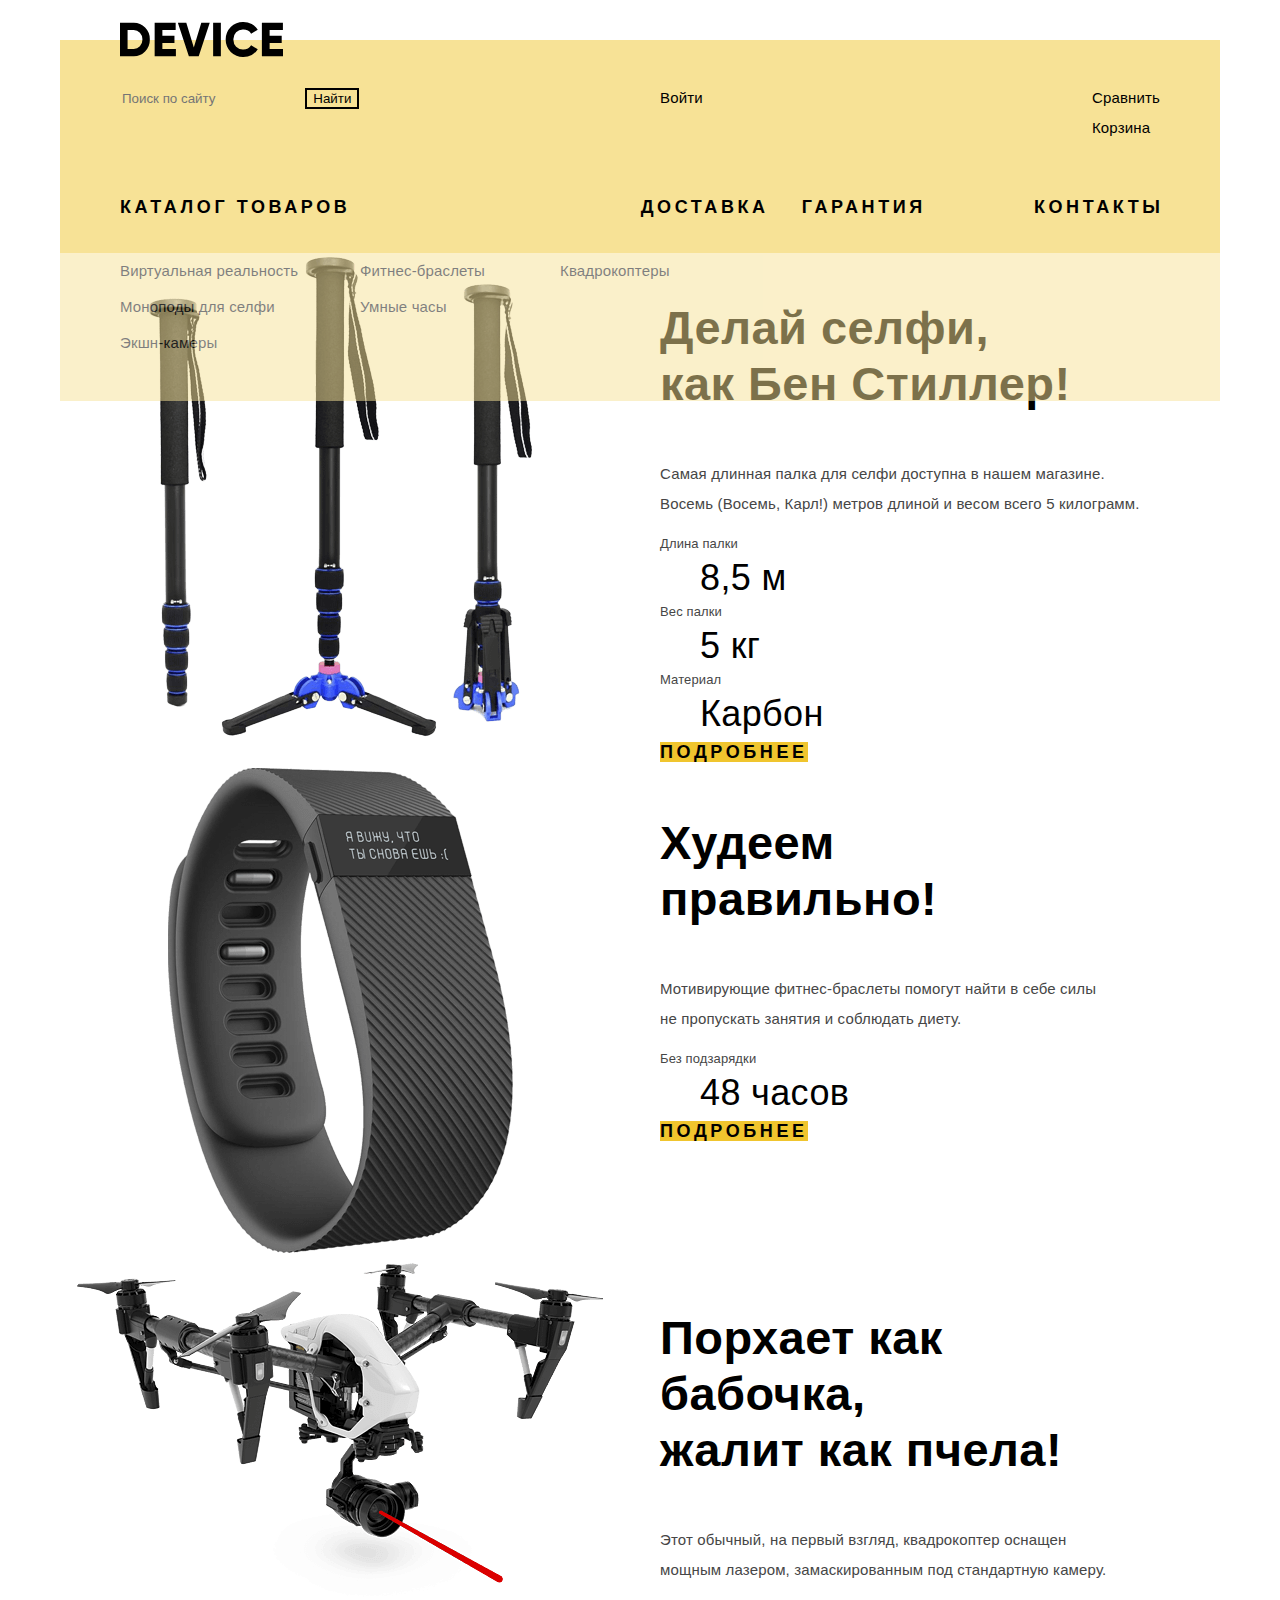
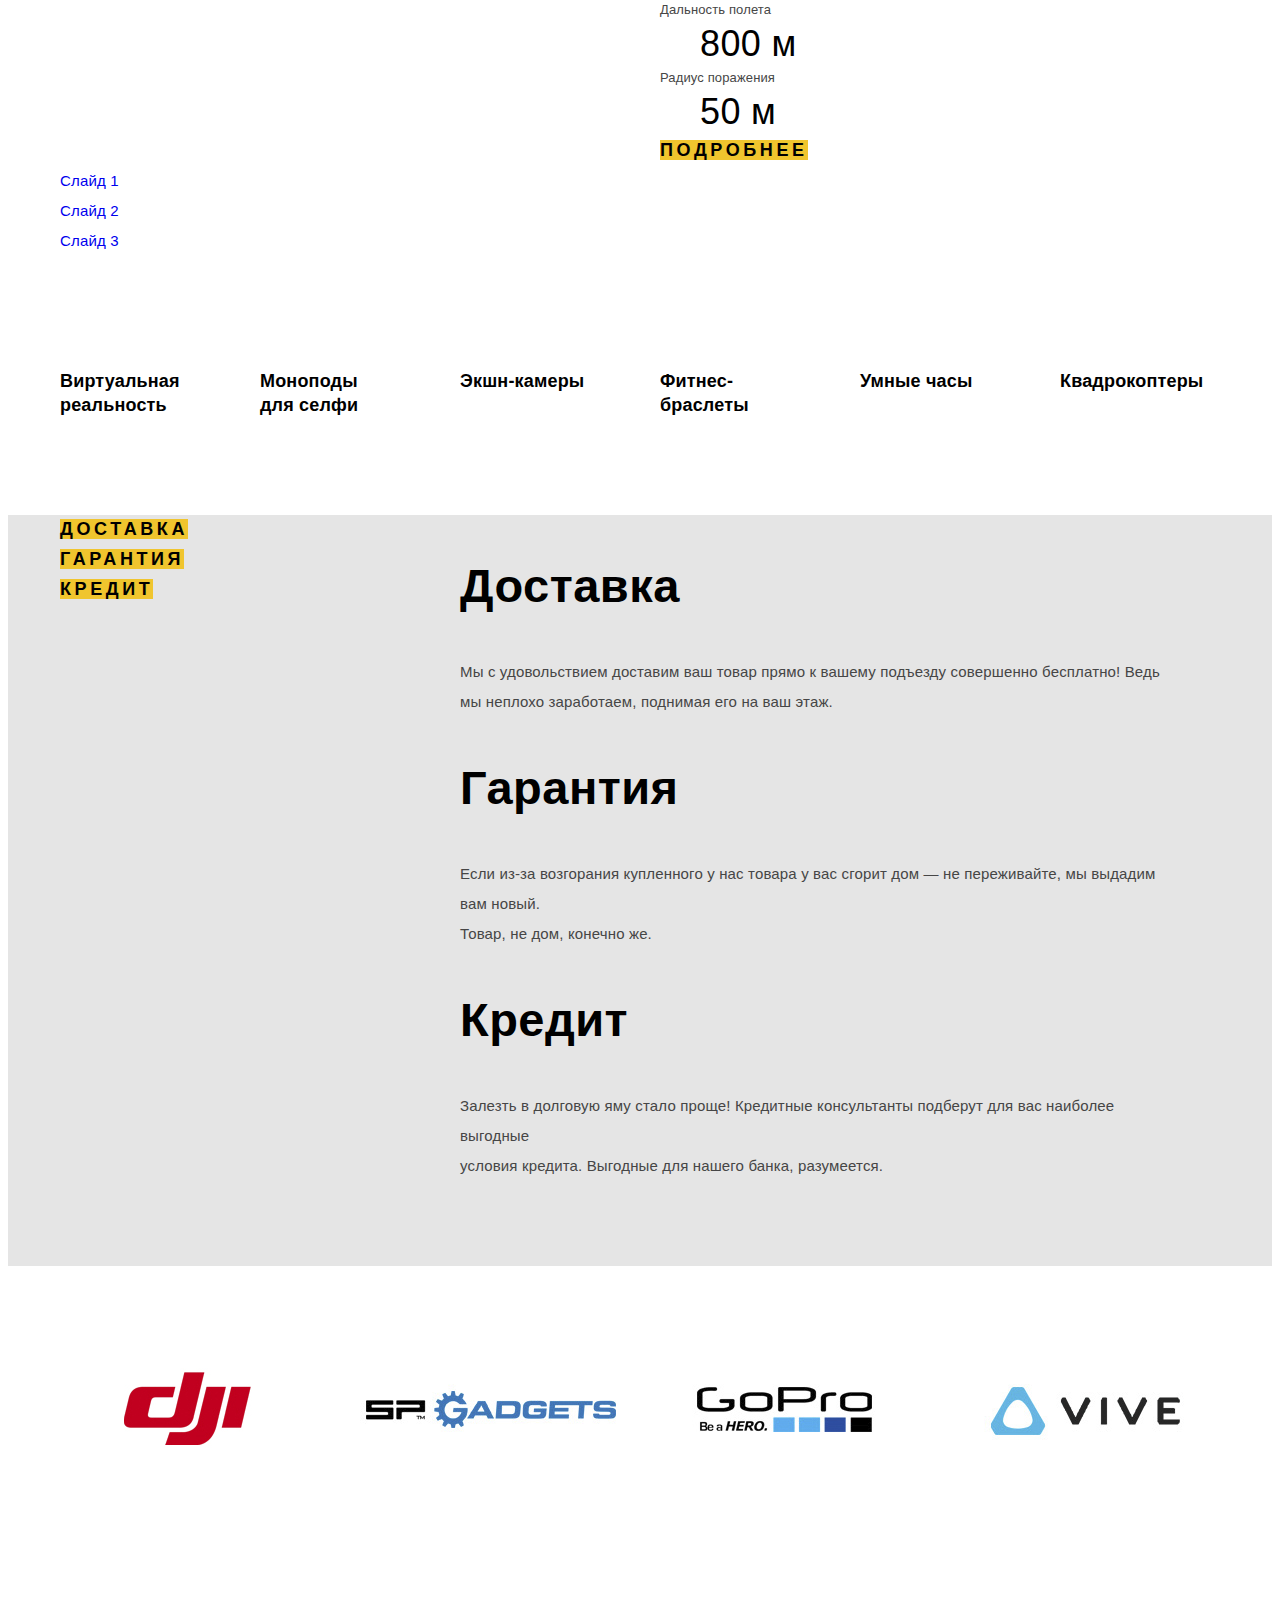
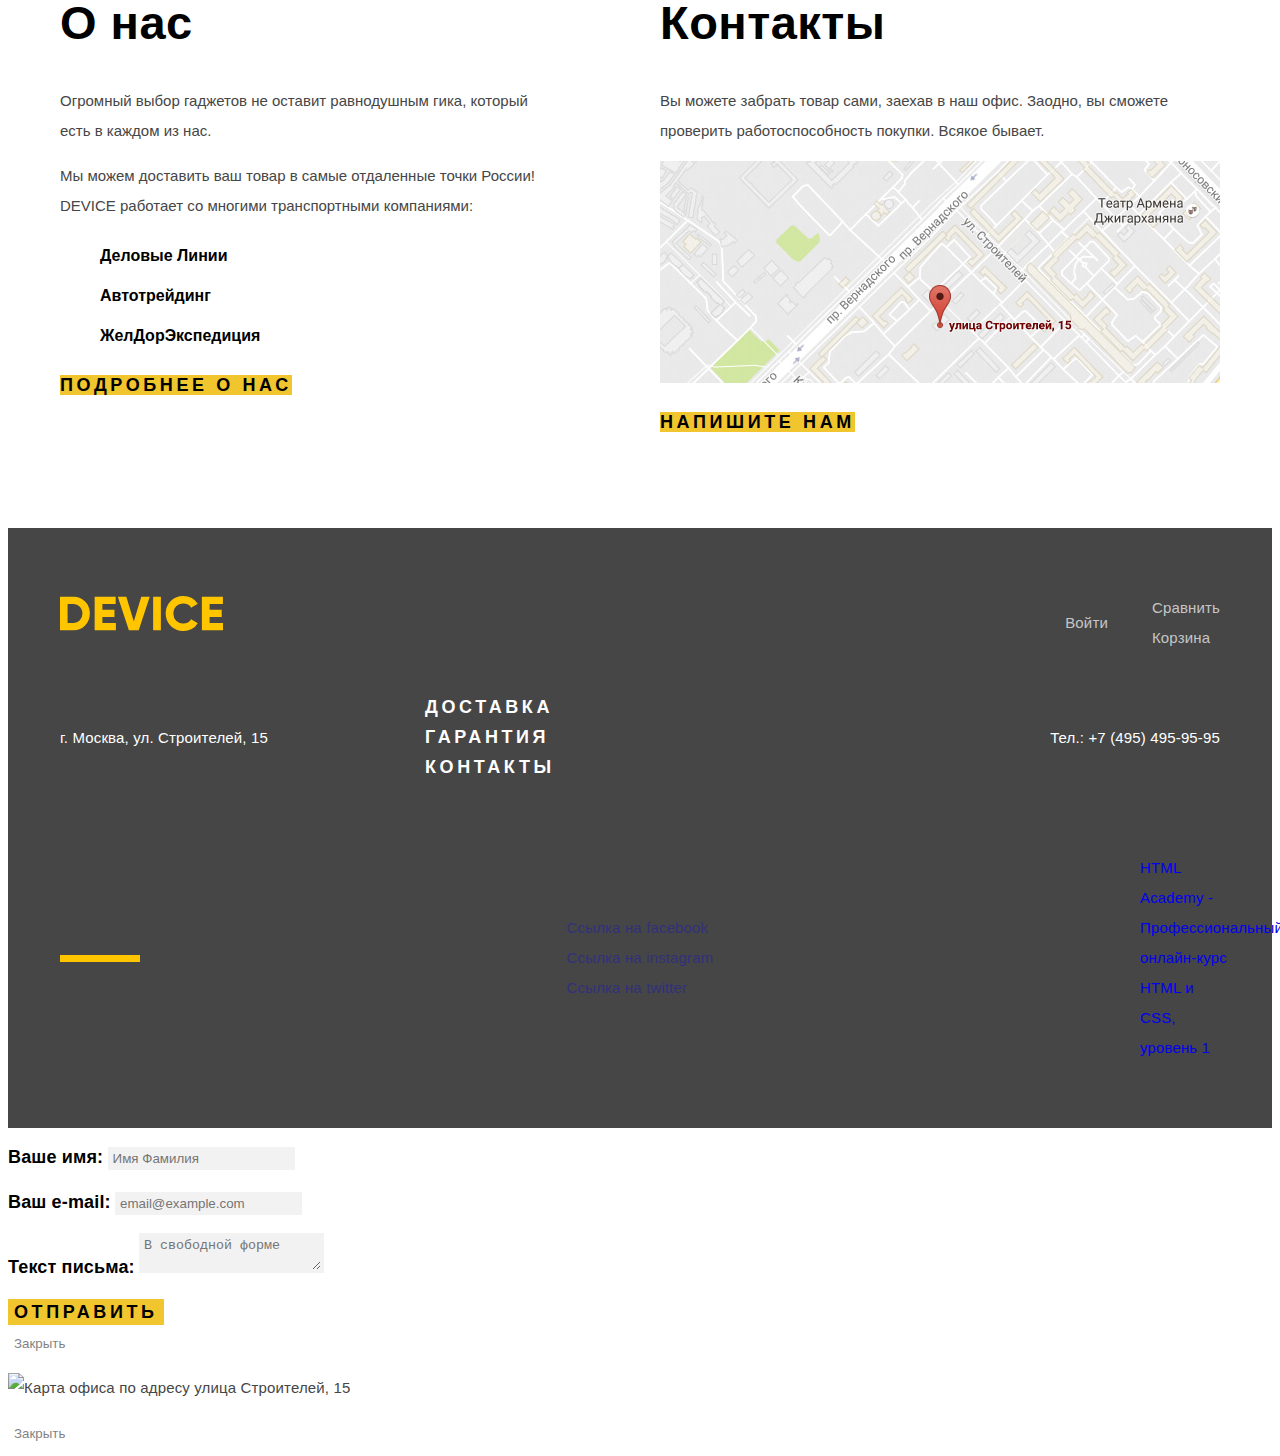
==== index.html @ 71f3aaee "Добавляет макросетку на Главную" ====
<!DOCTYPE html>
<html lang="ru">

<head>
  <meta charset="utf-8">
  <title>Девайс - интернет-магазин гаджетов</title>
  <link rel="stylesheet" href="css/normalize.css">
  <link rel="stylesheet" href="css/style.css">
</head>

<body>
  <header class="main-header container">
    <nav class="main-nav">
      <a class="main-header-logo">
        <img src="img/logo.svg" width="163" height="35" alt="Логотип интернет-магазина Device">
      </a>

      <div class="header-first-wrap">
        <form class="search-form" action="https://echo.htmlacademy.ru" method="get">
          <label class="visually-hidden" for="input-search">Поиск по сайту</label>
          <input class="input-search" type="search" name="search" id="input-search" placeholder="Поиск по сайту">
          <button class="btn-search" type="submit">Найти</button>
        </form>
  
        <ul class="user-nav">
          <li>
            <a href="login.html">Войти</a>
          </li>
        </ul>
  
        <ul class="shop-nav">
          <li>
            <a href="compare.html">Сравнить</a>
          </li>
          <li>
            <a href="cart.html">Корзина</a>
          </li>
        </ul>
      </div>

      <ul class="site-nav">
        <li class="site-nav-item catalog-nav-item">
          <a href="catalog.html">Каталог товаров</a>
          <div class="catalog-nav-wrap">
            <ul class="catalog-nav-list">
              <li><a href="vr.html">Виртуальная реальность</a></li>
              <li><a href="catalog.html">Моноподы для селфи</a></li>
              <li><a href="cameras.html">Экшн-камеры</a></li>
            </ul>
            <ul class="catalog-nav-list">
              <li><a href="bracelets.html">Фитнес-браслеты</a></li>
              <li><a href="watch.html">Умные часы</a></li>
            </ul>
            <ul class="catalog-nav-list">
              <li><a href="quadcopters.html">Квадрокоптеры</a></li>
            </ul>
          </div>
        </li>
        <li class="site-nav-item"><a href="delivery.html">Доставка</a></li>
        <li class="site-nav-item"><a href="guarantee.html">Гарантия</a></li>
        <li class="site-nav-item"><a href="contacts.html">Контакты</a></li>
      </ul>
    </nav>
  </header>

  <main>
    <h1 class="visually-hidden">Девайс - интернет-магазин гаджетов</h1>

    <section class="popular container">
      <h2 class="visually-hidden">Популярные товары</h2>
      <ol class="popular-list">
        <li class="popular-item">
          <h3 class="visually-hidden">Палка для селфи</h3>
          <p class="popular-image">
            <img src="img/slider-1.png" width="384" height="486" alt="Палка для селфи">
          </p>
          <div class="popular-info">
            <p class="popular-title">
              Делай селфи,<br> 
              как Бен Стиллер! 
            </p>
            <p class="popular-description">
              Самая длинная палка для селфи доступна в нашем магазине.<br>
              Восемь (Восемь, Карл!) метров длиной и весом всего 5 килограмм.
            </p>
            <dl class="popular-definition">
              <dt>Длина палки</dt>
              <dd>8,5 м</dd>
  
              <dt>Вес палки</dt>
              <dd>5 кг</dd>
  
              <dt>Материал</dt>
              <dd>Карбон</dd>
            </dl>
            <a class="btn" href="#">Подробнее</a>
          </div>
        </li>

        <li class="popular-item">
          <h3 class="visually-hidden">Фитнес-браслет</h3>
          <p class="popular-image">
            <img src="img/slider-2.png" width="345" height="485" alt="Фитнес-браслет">
          </p>
          <div class="popular-info">
            <p class="popular-title">
              Худеем<br> 
              правильно! 
            </p>
            <p class="popular-description">
              Мотивирующие фитнес-браслеты помогут найти в себе силы<br>
              не пропускать занятия и соблюдать диету.
            </p>
            <dl class="popular-definition">
              <dt>Без подзарядки</dt>
              <dd>48 часов</dd>
            </dl>
            <a class="btn" href="#">Подробнее</a>
          </div>
        </li>

        <li class="popular-item">
          <h3 class="visually-hidden">Квадрокоптер</h3>
          <p class="popular-image">
            <img src="img/slider-3.png" width="526" height="334" alt="Квадрокоптер">
          </p>
          <div class="popular-info">
            <p class="popular-title">
              Порхает как бабочка,<br>
              жалит как пчела!
            </p>
            <p class="popular-description">
              Этот обычный, на первый взгляд, квадрокоптер оснащен<br>
              мощным лазером, замаскированным под стандартную камеру.
            </p>
            <dl class="popular-definition">
              <dt>Дальность полета</dt>
              <dd>800 м</dd>
  
              <dt>Радиус поражения</dt>
              <dd>50 м</dd>
            </dl>
            <a class="btn" href="#">Подробнее</a>
          </div>
        </li>
      </ol>
      <ul class="popular-nav">
        <li><a href="popular-1.html">Слайд 1</a></li>
        <li><a href="popular-2.html">Слайд 2</a></li>
        <li><a href="popular-3.html">Слайд 3</a></li>
      </ul>
    </section>

    <section class="category container">
      <h2 class="visually-hidden">Разделы каталога</h2>
      <ul class="category-list">
        <li class="category-item">
          <a href="vr.html">
            <h3>Виртуальная реальность</h3>
          </a>
        </li>
        <li class="category-item">
          <a href="catalog.html">
            <h3>Моноподы для&nbsp;селфи</h3>
          </a>
        </li>
        <li class="category-item">
          <a href="cameras.html">
            <h3>Экшн-камеры</h3>
          </a>
        </li>
        <li class="category-item">
          <a href="bracelets.html">
            <h3>Фитнес-браслеты</h3>
          </a>
        </li>
        <li class="category-item">
          <a href="watch.html">
            <h3>Умные часы</h3>
          </a>
        </li>
        <li class="category-item">
          <a href="quadcopters.html">
            <h3>Квадрокоптеры</h3>
          </a>
        </li>
      </ul>
    </section>

    <section class="services">
      <h2 class="visually-hidden">Услуги</h2>
      <div class="container">
        <ul class="services-list">
          <li class="service-item">
            <h3>Доставка</h3>
            <p>
              Мы с удовольствием доставим ваш товар прямо к вашему подъезду совершенно бесплатно! Ведь мы неплохо заработаем, поднимая его на ваш этаж.
            </p>
          </li>
          <li class="service-item">
            <h3>Гарантия</h3>
            <p>
              Если из-за возгорания купленного у нас товара у вас сгорит дом — не переживайте, мы выдадим вам новый.<br>
              Товар, не дом, конечно же.
            </p>
          </li>
          <li class="service-item">
            <h3>Кредит</h3>
            <p>
              Залезть в долговую яму стало проще! Кредитные консультанты подберут для вас наиболее выгодные<br>
              условия кредита. Выгодные для нашего банка, разумеется.
            </p>
          </li>
        </ul>
        <ul class="services-nav">
          <li><a class="btn service-btn" href="delivery.html">Доставка</a></li>
          <li><a class="btn service-btn" href="guarantee.html">Гарантия</a></li>
          <li><a class="btn service-btn" href="credit.html">Кредит</a></li>
        </ul>
      </div>
    </section>

    <section class="company container">
      <h2 class="visually-hidden">Производители гаджетов</h2>
      <ul class="company-list">
        <li class="company-item">
          <a href="#">
            <img src="img/logo-1.jpg" width="260" height="100" alt="Компания DJI">
          </a>
        </li>
        <li class="company-item">
          <a href="#">
            <img src="img/logo-2.jpg" width="260" height="100" alt="Компания SP Gadgets">
          </a>
        </li>
        <li class="company-item">
          <a href="#">
            <img src="img/logo-3.jpg" width="260" height="100" alt="Компания GoPro">
          </a>
        </li>
        <li class="company-item">
          <a href="#">
            <img src="img/logo-4.jpg" width="260" height="100" alt="Компания Vive">
          </a>
        </li>
      </ul>
    </section>

    <div class="about-and-contacts container">
      <section class="about">
        <h2>О нас</h2>
        <p>Огромный выбор гаджетов не оставит равнодушным гика, который есть в каждом из нас.</p>
        <p>Мы можем доставить ваш товар в самые отдаленные точки России! DEVICE работает со многими транспортными компаниями:</p>
        <ul class="about-list">
          <li>Деловые Линии</li>
          <li>Автотрейдинг</li>
          <li>ЖелДорЭкспедиция</li>
        </ul>
        <a class="btn" href="about.html">Подробнее о нас</a>
      </section>
  
      <section class="contacts">
        <h2>Контакты</h2>
        <p>Вы можете забрать товар сами, заехав в наш офис. Заодно, вы сможете проверить работоспособность покупки. Всякое бывает.</p>
        <p class="contacts-map">
          <a href="map.html">
            <img src="img/map.jpg" width="560" height="222" alt="Карта офиса по адресу улица Строителей, 15">
          </a>
        </p>
        <a class="btn" href="contact-form.html">Напишите нам</a>
      </section>
    </div>
  </main>

  <footer class="main-footer">
    <div class="container">
      <div class="footer-row">
        <a class="main-footer-logo">
          <img src="img/logo-footer.svg" width="163" height="35" alt="Логотип интернет-магазина Device">
        </a>
    
        <ul class="footer-user-nav">
          <li>
            <a href="login.html">Войти</a>
          </li>
        </ul>
    
        <ul class="footer-shop-nav">
          <li>
            <a href="compare.html">Сравнить</a>
          </li>
          <li>
            <a href="cart.html">Корзина</a>
          </li>
        </ul>
      </div>
  
      <div class="footer-row">
        <p class="footer-address">г. Москва, ул. Строителей, 15</p>
    
        <ul class="footer-site-nav">
          <li><a href="delivery.html">Доставка</a></li>
          <li><a href="guarantee.html">Гарантия</a></li>
          <li><a href="contacts.html">Контакты</a></li>
        </ul>
        
        <p class="footer-phone">Тел.: <a href="tel:+74954959595">+7 (495) 495-95-95</a></p>
      </div>
  
      <div class="footer-row">
        <ul class="social-list">
          <li>
            <a href="#" target="_blank">Ссылка на facebook</a>
          </li>
          <li>
            <a href="#" target="_blank">Ссылка на instagram</a>
          </li>
          <li>
            <a href="#" target="_blank">Ссылка на twitter</a>
          </li>
        </ul>
    
        <p class="html-academy-logo">
          <a href="https://htmlacademy.ru/intensive/htmlcss" target="_blank">HTML Academy - Профессиональный онлайн‑курс HTML и CSS, уровень 1</a>
        </p>
      </div>
    </div>
  </footer>

  <section class="modal modal-form">
    <h2 class="visually-hidden">Напишите нам</h2>
    <form class="feedback-form" action="https://echo.htmlacademy.ru" method="post">
      <p class="form-group">
        <label for="contact-name">Ваше имя:</label>
        <input type="text" name="name" id="contact-name" placeholder="Имя Фамилия">
      </p>
      <p class="form-group">
        <label for="contact-email">Ваш e-mail:</label>
        <input type="email" name="email" id="contact-email" placeholder="email@example.com">
      </p>
      <p class="form-group">
        <label for="contact-message">Текст письма:</label>
        <textarea name="message" id="contact-message" placeholder="В свободной форме"></textarea>
      </p>
      <button class="btn" type="submit">Отправить</button>
    </form>
    <button class="modal-close" type="button">Закрыть</button>
  </section>

  <section class="modal modal-map">
    <h2 class="visually-hidden">Как до нас добраться</h2>
    <p>
      <img src="img/map-big.jpg" width="960" height="559" alt="Карта офиса по адресу улица Строителей, 15">
    </p>
    <button class="modal-close" type="button">Закрыть</button>
  </section>

</body>

</html>
---- css/style.css ----
@font-face {
  font-family: "Open Sans";
  src:
    local("Open Sans Light"), local("OpenSans-Light"),
    url("../fonts/opensanslight.woff2") format("woff2"),
    url("../fonts/opensanslight.woff") format("woff");
  font-weight: 300;
  font-style: normal;
}

@font-face {
  font-family: "Open Sans";
  src:
    local("Open Sans Regular"), local("OpenSans-Regular"),
    url("../fonts/opensans.woff2") format("woff2"),
    url("../fonts/opensans.woff") format("woff");
  font-weight: 400;
  font-style: normal;
}

@font-face {
  font-family: Gilroy;
  src:
    local("Gilroy Light"), local("Gilroy-Light"),
    url("../fonts/gilroylight.woff2") format("woff2"),
    url("../fonts/gilroylight.woff") format("woff");
  font-weight: 300;
  font-style: normal;
}

@font-face {
  font-family: Gilroy;
  src:
    local("Gilroy ExtraBold"), local("Gilroy-ExtraBold"),
    url("../fonts/gilroyextrabold.woff2") format("woff2"),
    url("../fonts/gilroyextrabold.woff") format("woff");
  font-weight: 800;
  font-style: normal;
}

/* Basic styles */

html {
  box-sizing: border-box;
}

*,
*::before,
*::after {
  box-sizing: inherit;
}

body {
  font-weight: 300;
  font-size: 15px;
  line-height: 30px;
  font-family: "Open Sans", "Tahoma", sans-serif;
  color: #464646;
  letter-spacing: 0.15px;

  background-color: #ffffff;
}

.container {
  width: 1200px;
  margin: 0 auto;
  padding: 0 20px;
}

.visually-hidden {
  position: absolute;
  width: 1px;
  height: 1px;
  margin: -1px;
  border: 0;
  padding: 0;
  clip: rect(0 0 0 0);
  overflow: hidden;
}

a {
  text-decoration: none;
}

.btn {
  font-weight: 800;
  font-size: 18px;
  line-height: 24px;
  font-family: "Gilroy", "Verdana", sans-serif;
  color: #000000;
  text-transform: uppercase;
  text-decoration: none;
  letter-spacing: 3.6px;

  background-color: #f0c52e;
  border: none;
  cursor: pointer;
}

.btn:hover,
.btn:focus {
  /* Стили при наведении */
}

.btn:active {
  color: rgba(0, 0, 0, 0.3);
}

/* Header styles */

.main-nav {
  display: flex;
  flex-direction: column;
  margin-top: 40px;
  padding-right: 60px;
  padding-bottom: 30px;
  padding-left: 60px;

  background-color: #f7e296;
}

.main-nav ul {
  list-style: none;
}

.main-nav a {
  color: #000000;
}

.main-nav a:hover,
.main-nav a:focus {
  color: rgba(0, 0, 0, 0.6);
}

.main-nav a:active {
  color: rgba(0, 0, 0, 0.3);
}

.main-header-logo {
  width: 163px;
  height: 35px;
  margin-top: -18px;
  margin-bottom: 26px;
}

.main-header-logo[href]:hover,
.main-header-logo[href]:focus {
  opacity: 0.6;
}

.main-header-logo[href]:active {
  opacity: 0.3;
}

.header-first-wrap {
  display: flex;
  margin-bottom: 50px;
}

.search-form {
  width: 440px;
  margin-right: 100px;
}

.input-search {
  background-color: transparent;
  border: none;
}

.input-search:hover {
  /* Стили при наведении */
}

.input-search:focus {
  border-bottom: 2px solid #000000;
}

.btn-search {
  color: #000000;

  background-color: transparent;
  border: 2px solid #000000;
  cursor: pointer;
}

.btn-search:hover,
.btn-search:focus {
  color: #ffffff;

  background-color: #000000;
}

.btn-search:active {
  color: rgba(255, 255, 255, 0.3);
}

.user-nav {
  margin: 0;
  padding: 0;
}

.shop-nav {
  margin: 0;
  margin-left: auto;
  padding: 0;
}

.site-nav {
  position: relative;

  display: flex;
  margin: 0;
  padding: 0;
}

.site-nav-item:nth-child(2) {
  margin-right: 33px;
  margin-left: auto;
}

.site-nav-item:last-child {
  margin-left: 108px;
  margin-right: -3.6px;
}

.site-nav-item > a {
  font-weight: 800;
  font-size: 18px;
  line-height: 24px;
  font-family: "Gilroy", "Verdana", sans-serif;
  text-transform: uppercase;
  letter-spacing: 3.6px;
}

.catalog-nav-wrap {
  position: absolute;
  right: -60px;
  left: -60px;

  display: flex;
  padding-top: 30px;
  padding-right: 60px;
  padding-bottom: 40px;
  padding-left: 60px;

  background-color: #f7e296;

  /* Временно */
  opacity: 0.5;
}

.catalog-nav-list {
  width: 200px;
  margin: 0;
  padding: 0;
}

.catalog-nav-list:first-child {
  margin-right: 40px;
}

.catalog-nav-list a {
  line-height: 36px;
}

/* Main styles */

.popular {
  min-height: 495px;
  margin-bottom: 95px;
}

.popular-list,
.popular-nav {
  margin: 0;
  padding: 0;

  list-style: none;
}

.popular-item {
  display: flex;
}

.popular-image {
  width: 560px;
  margin: 0;
  margin-right: 40px;

  text-align: center;
}

.popular-info {
  width: 485px;
}

.popular-title {
  font-weight: 800;
  font-size: 47px;
  line-height: 56px;
  font-family: "Gilroy", "Verdana", sans-serif;
  color: #000000;
  letter-spacing: 0.47px;
}

.popular-definition dt {
  font-size: 13px;
  line-height: 20px;
  letter-spacing: 0.13px;
}

.popular-definition dd {
  font-weight: 300;
  font-size: 36px;
  line-height: 48px;
  font-family: "Gilroy", "Verdana", sans-serif;
  color: #000000;
  letter-spacing: 0.36px;
}

.category {
  margin-bottom: 80px;
}

.category-list {
  display: flex;
  justify-content: space-between;
  margin: 0;
  padding: 0;

  list-style: none;
}

.category-item {
  width: 160px;
}

.category-item h3 {
  font-weight: 800;
  font-size: 18px;
  line-height: 24px;
  font-family: "Gilroy", "Verdana", sans-serif;
  color: #000000;
  letter-spacing: 0.18px;
}

.services {
  margin-bottom: 94px;
  padding-bottom: 70px;

  background-color: #e5e5e5;
}

.services .container {
  display: flex;
  flex-direction: row-reverse;
  justify-content: flex-end;
}

.services-list,
.services-nav {
  margin: 0;
  padding: 0;

  list-style: none;
}

.services-list {
  width: 715px;
}

.service-item h3 {
  font-weight: 800;
  font-size: 47px;
  line-height: 48px;
  font-family: "Gilroy", "Verdana", sans-serif;
  color: #000000;
  letter-spacing: 0.47px;
}

.services-nav {
  width: 284px;
  margin-right: 116px;
}

.service-btn:active {
  color: #f7e184;

  background-color: #000000;
}

.company {
  margin-bottom: 90px;
}

.company-list {
  display: flex;
  justify-content: space-between;
  margin: 0;
  padding: 0;

  list-style: none;
}

.company-item {
  width: 260px;
}

.about-and-contacts {
  display: flex;
  justify-content: space-between;
}

.about {
  width: 480px;
}

.contacts {
  width: 560px;
}

.about h2,
.contacts h2 {
  font-weight: 800;
  font-size: 47px;
  line-height: 48px;
  font-family: "Gilroy", "Verdana", sans-serif;
  color: #000000;
  letter-spacing: 0.47px;
}

.about p,
.contacts p {
  letter-spacing: 0;
}

.about-list {
  list-style: none;
}

.about-list li {
  font-weight: 800;
  font-size: 16px;
  line-height: 40px;
  font-family: "Gilroy", "Verdana", sans-serif;
  color: #000000;
  letter-spacing: 0;
}

.page-title {
  font-weight: 800;
  font-size: 47px;
  line-height: 48px;
  font-family: "Gilroy", "Verdana", sans-serif;
  color: #000000;
  letter-spacing: 0.47px;
}

.breadcrumbs {
  list-style: none;
}

.breadcrumbs li {
  font-size: 14px;
  line-height: 24px;
  letter-spacing: 0.14px;
  color: rgba(0, 0, 0, 0.3);
}

.breadcrumbs a {
  color: inherit;
}

.breadcrumbs a:hover,
.breadcrumbs a:focus {
  color: rgba(0, 0, 0, 0.6);
}

.breadcrumbs a:active {
  color: rgba(0, 0, 0, 0.1);
}

.filter {
  background-color: #ebebeb;
}

.filter h2 {
  font-weight: 800;
  font-size: 16px;
  line-height: 24px;
  font-family: "Gilroy", "Verdana", sans-serif;
  color: #000000;
  text-transform: uppercase;
  letter-spacing: 3.2px;

  background-color: #d9d9d9;
}

.filter-fieldset-wrap {
  border-top: 2px solid #000000;
}

.filter fieldset {
  border: none;
}

.filter legend {
  font-weight: 800;
  font-size: 18px;
  line-height: 24px;
  font-family: "Gilroy", "Verdana", sans-serif;
  color: #000000;
  letter-spacing: 0.18px;
}

.filter-list {
  list-style: none;
}

.filter-label {
  font-size: 14px;
  line-height: 40px;
  color: #000000;
  letter-spacing: 0.14px;
}

.filter-input:disabled + .filter-label {
  color: #a6a6a6;
}

.sorting {
  background-color: #ebebeb;
}

.sorting h2 {
  font-weight: 800;
  font-size: 16px;
  line-height: 24px;
  font-family: "Gilroy", "Verdana", sans-serif;
  color: #000000;
  text-transform: uppercase;
  letter-spacing: 3.2px;
}

.sorting ul {
  list-style: none;
}

.sorting-list a {
  font-size: 14px;
  line-height: 18px;
  color: rgba(0, 0, 0, 0.3);
}

.sorting-list a:hover,
.sorting-list a:focus {
  color: rgba(0, 0, 0, 0.6);
}

.sorting-list a:active,
.sorting-list a.active {
  color: #000000;
}

.sorting-arrows a {
  opacity: 0.2;
}

.sorting-arrows a:hover,
.sorting-arrows a:focus {
  opacity: 0.4;
}

.sorting-arrows a:active,
.sorting-arrows a.active {
  opacity: 1;
}

.catalog-list {
  list-style: none;
}

.product-title h3 {
  font-weight: 800;
  font-size: 18px;
  line-height: 24px;
  font-family: "Gilroy", "Verdana", sans-serif;
  color: #000000;
  letter-spacing: 0.18px;
}

.btn-compare {
  font-size: 13px;
  line-height: 36px;
  color: rgba(0, 0, 0, 0.5);
  letter-spacing: 0.13px;
}

.btn-compare:hover,
.btn-compare:focus {
  color: #000000;
}

.btn-compare:active {
  color: rgba(0, 0, 0, 0.2);
}

.product-price b {
  font-weight: 300;
  font-size: 16px;
  line-height: 24px;
  font-family: "Gilroy", "Verdana", sans-serif;
  letter-spacing: 0.16px;
}

.pagination {
  list-style: none;

  background-color: #ebebeb;
}

.pagination a {
  font-weight: 800;
  font-size: 16px;
  line-height: 24px;
  font-family: "Gilroy", "Verdana", sans-serif;
  text-transform: uppercase;
  letter-spacing: 3.2px;
}

.pagination-word {
  color: #000000;
}

.pagination-word:hover,
.pagination-word:focus {
  background-color: #d9d9d9;
}

.pagination-word:active {
  color: rgba(0, 0, 0, 0.3);
}

.pagination-number {
  color: rgba(0, 0, 0, 0.3);
}

.pagination-number:hover,
.pagination-number:focus {
  color: rgba(0, 0, 0, 0.6);
}

.pagination-number:active,
.pagination-number.active {
  color: #000000;
}

/* Footer styles */

.main-footer {
  margin-top: 90px;
  padding-top: 65px;
  padding-bottom: 65px;

  color: #ffffff;

  background-color: #464646;
}

.footer-row {
  display: flex;
  align-items: center;
}

.footer-row:first-child {
  margin-bottom: 40px;
}

.main-footer-logo {
  width: 163px;
  height: 55px;
  margin-right: auto;
}

.main-footer-logo[href]:hover,
.main-footer-logo[href]:focus {
  opacity: 0.6;
}

.main-footer-logo[href]:active {
  opacity: 0.3;
}

.main-footer ul {
  list-style: none;
}

.footer-user-nav {
  margin: 0;
  margin-right: 44px;
  padding: 0;
}

.footer-shop-nav {
  margin: 0;
  padding: 0;
}

.footer-user-nav a,
.footer-shop-nav a {
  color: rgba(255, 255, 255, 0.7);;
}

.footer-user-nav a:hover,
.footer-user-nav a:focus,
.footer-shop-nav a:hover,
.footer-shop-nav a:focus {
  color: #ffffff;
}

.footer-user-nav a:active,
.footer-shop-nav a:active {
  color: rgba(255, 255, 255, 0.3);
}

.footer-address {
  width: 260px;
  margin-right: 105px;
}

.footer-site-nav {
  margin: 0;
  padding: 0;
}

.footer-site-nav a {
  font-weight: 800;
  font-size: 18px;
  line-height: 24px;
  font-family: "Gilroy", "Verdana", sans-serif;
  color: #ffffff;
  text-transform: uppercase;
  letter-spacing: 3.6px;
}

.footer-site-nav a:hover,
.footer-site-nav a:focus {
  color: rgba(255, 255, 255, 0.6);
}

.footer-site-nav a:active {
  color: rgba(255, 255, 255, 0.3);
}

.footer-phone {
  width: 260px;
  margin-left: auto;
  text-align: right;
}

.footer-phone a {
  color: inherit;
}

.footer-row:last-child {
  position: relative;

  justify-content: space-between;
  margin-top: 70px;
}

.footer-row:last-child::before {
  content: "";

  width: 80px;
  height: 7px;

  background-color: #ffc600;
}

.social-list {
  margin: 0;
  padding: 0;
}

.social-list a {
  opacity: 0.3;
}

.social-list a:hover,
.social-list a:focus {
  opacity: 0.6;
}

.social-list a:active {
  opacity: 0.1;
}

.html-academy-logo {
  width: 80px;
  margin: 0;
}

.html-academy-logo a:hover,
.html-academy-logo a:focus {
  opacity: 0.6;
}

.html-academy-logo a:active {
  opacity: 0.3;
}

.form-group label {
  font-weight: 800;
  font-size: 18px;
  line-height: 24px;
  font-family: "Gilroy", "Verdana", sans-serif;
  color: #000000;
}

.form-group input,
.form-group textarea {
  background-color: #f2f2f2;
  border: 3px solid #f2f2f2;
  outline: none;
}

.form-group input:hover,
.form-group textarea:hover {
  background-color: #eaeaea;
  border: 3px solid #eaeaea;
}

.form-group input:focus,
.form-group textarea:focus {
  background-color: #ffffff;
  border: 3px solid #f0c52e;
}

.form-group input:invalid {
  background-color: #f6dada;
  border: 3px solid #f6dada;
}

.modal-close {
  background-color: transparent;
  border: none;
  cursor: pointer;
  opacity: 0.5;
}

.modal-close:hover,
.modal-close:focus {
  opacity: 1;
}

.modal-close:active {
  opacity: 0.3;
}
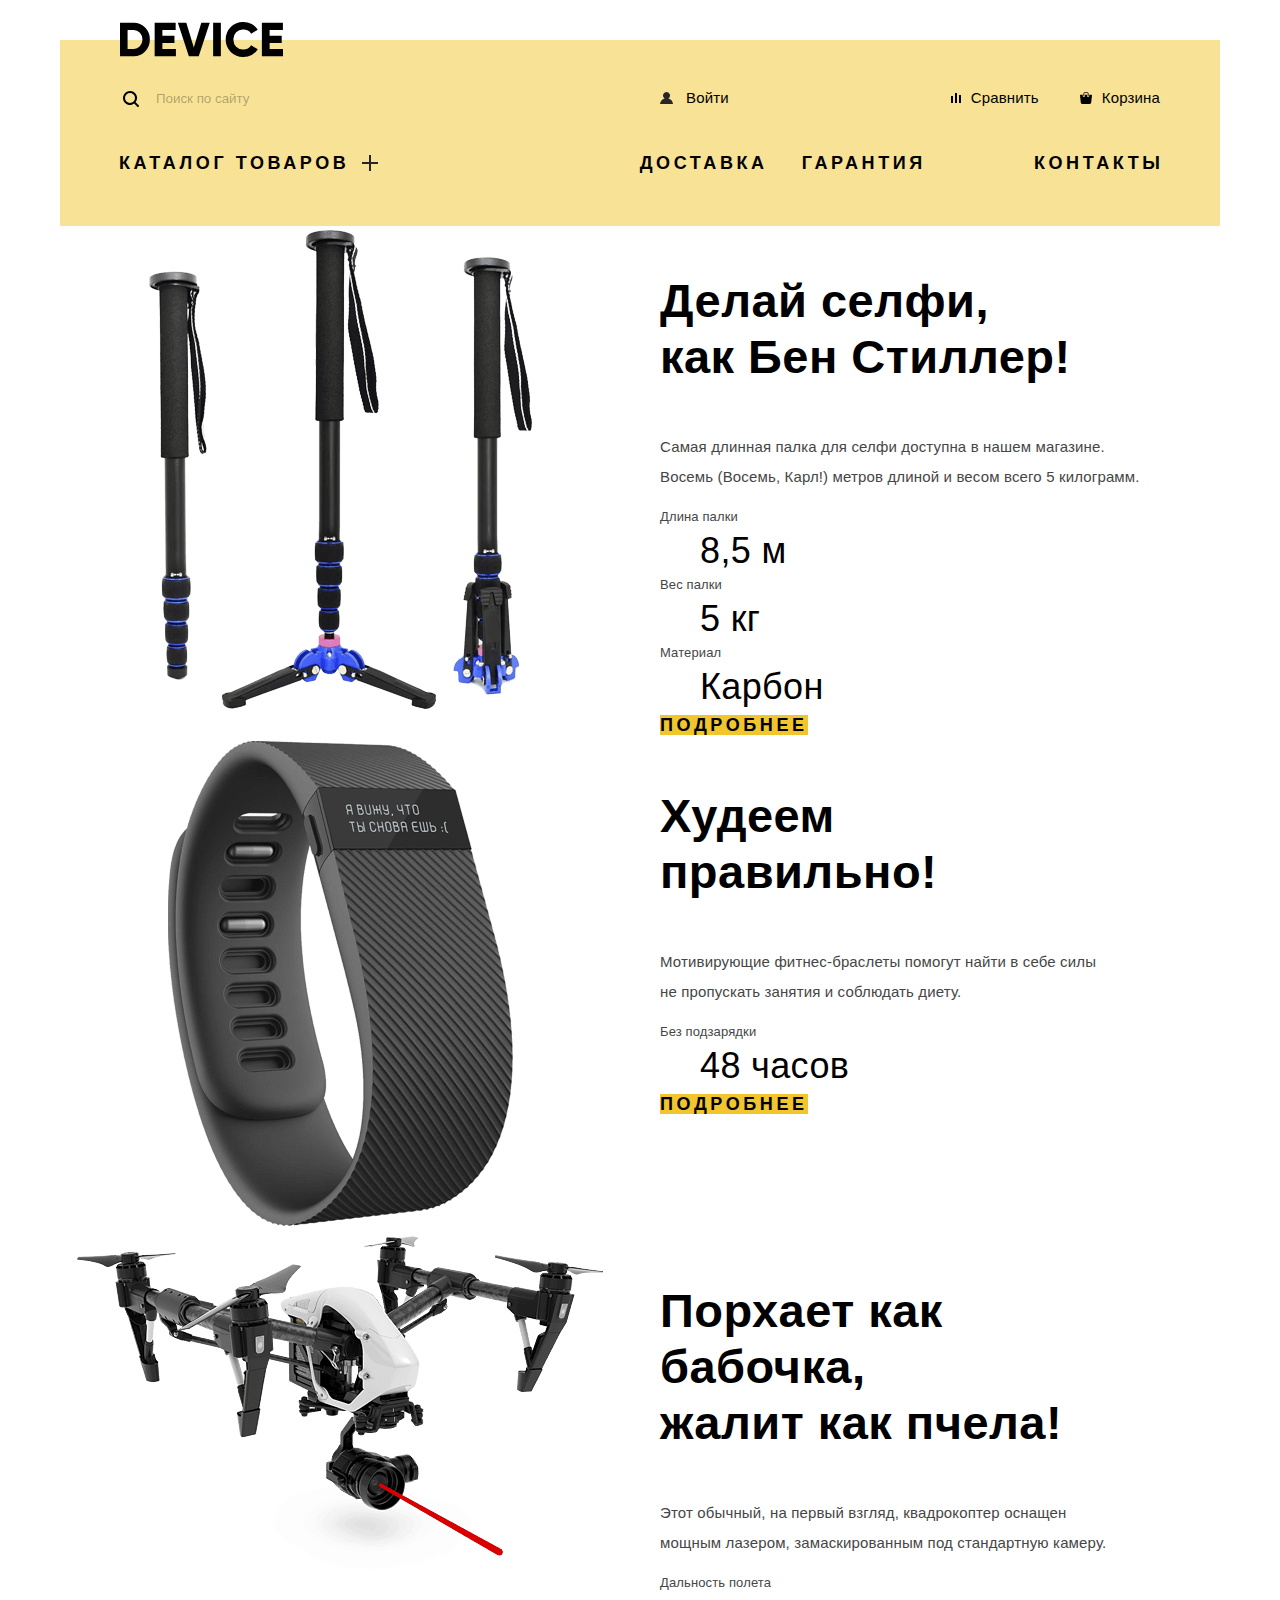
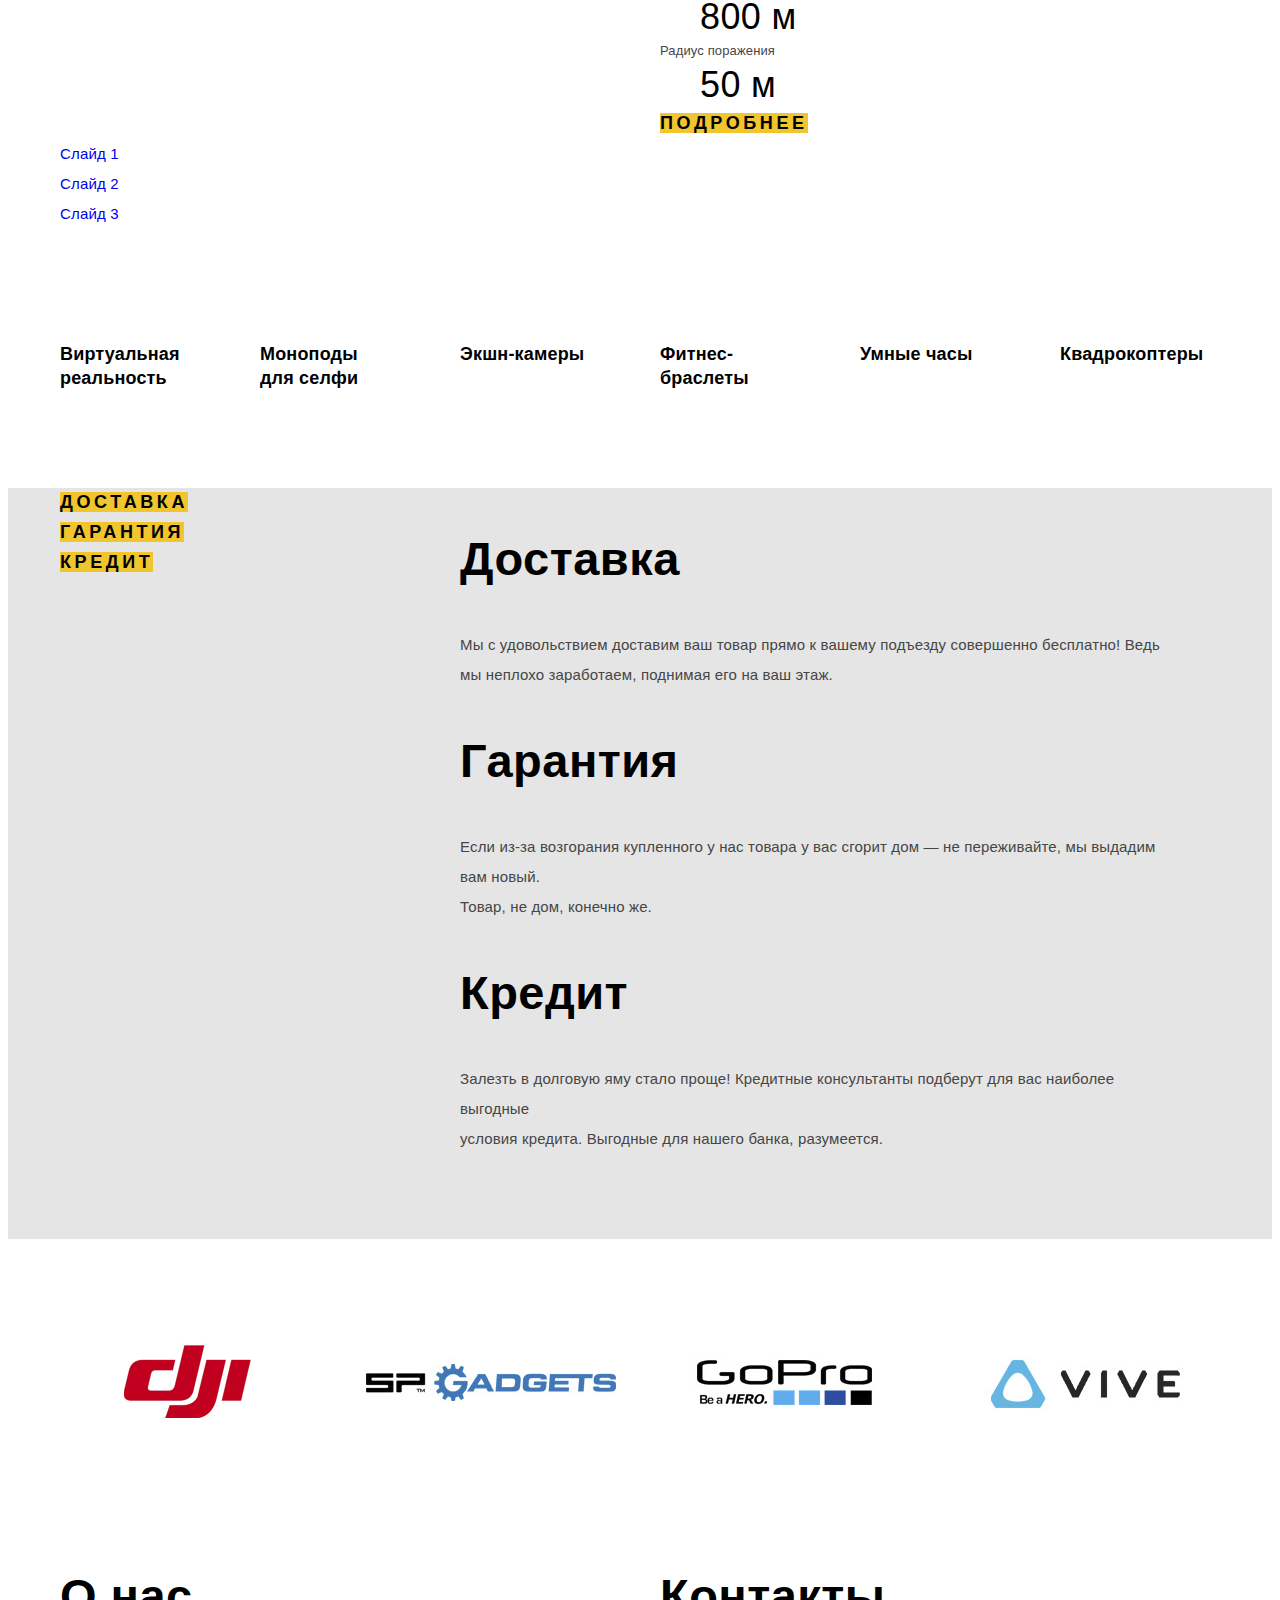
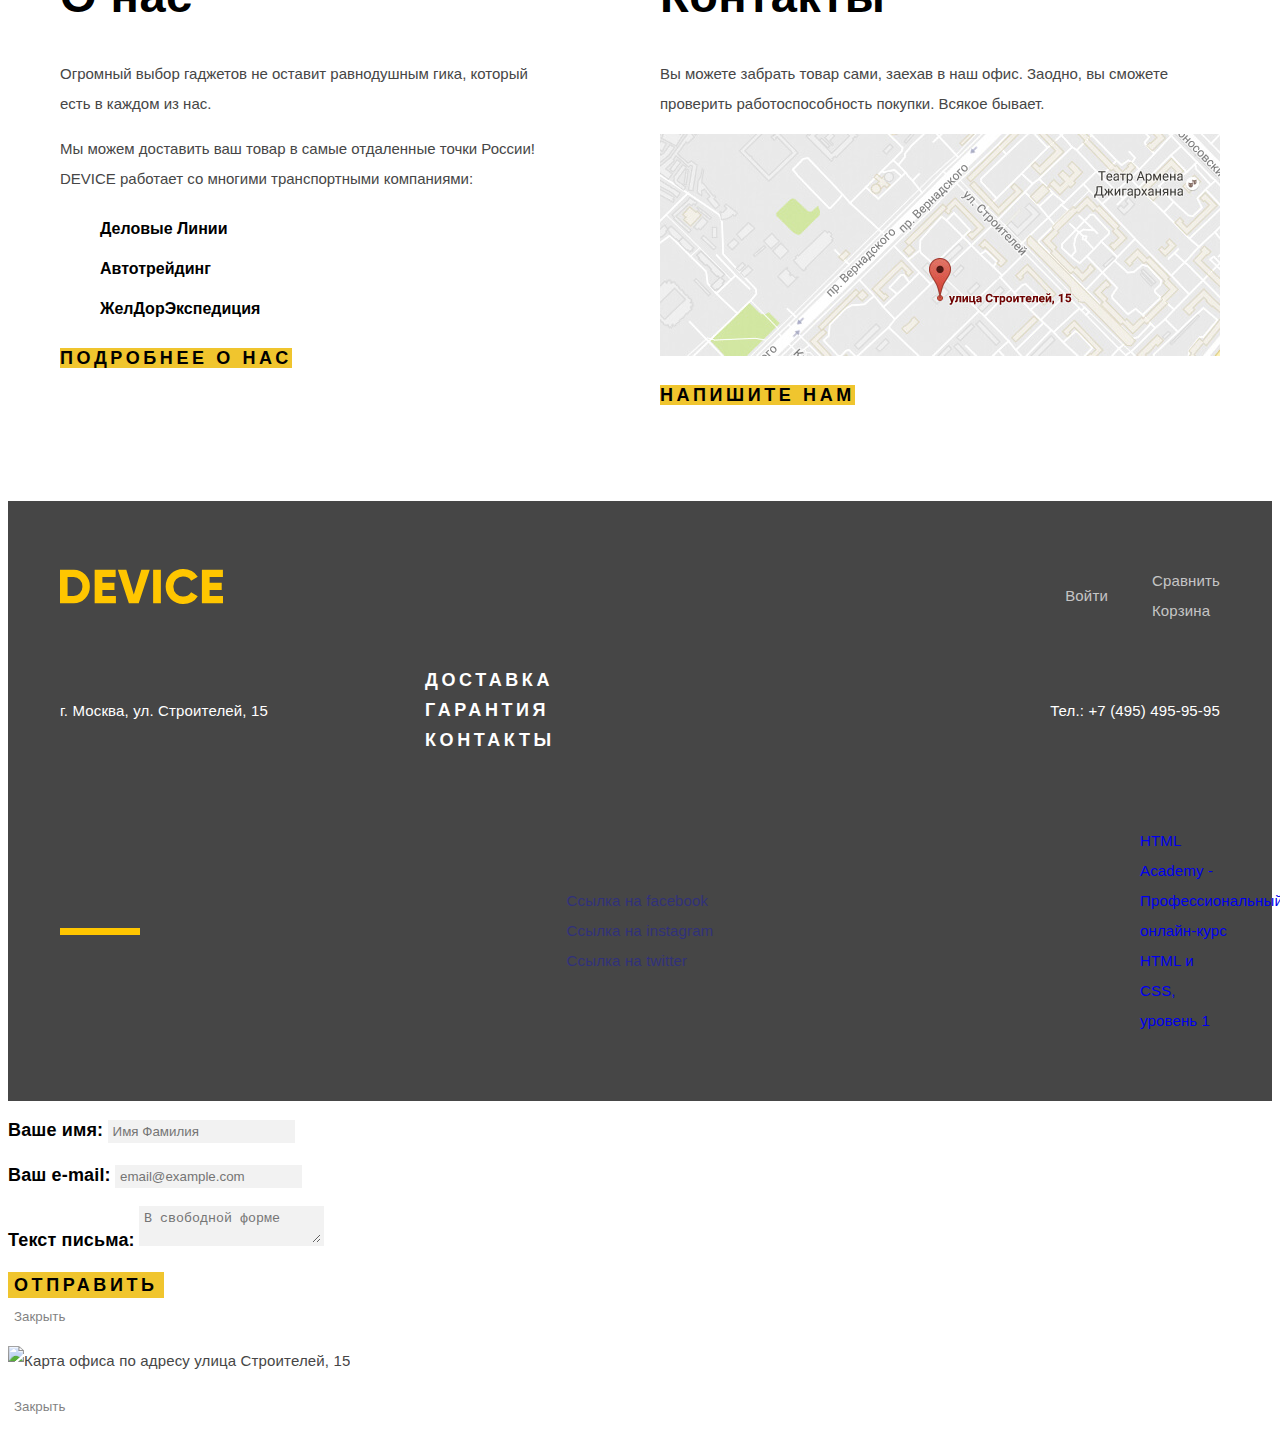
==== commit 6d073a5b: "Добавляет окончательную стилизацию шапки и исправляет сетку Каталога" ====
--- a/index.html
+++ b/index.html
@@ -15,32 +15,32 @@
         <img src="img/logo.svg" width="163" height="35" alt="Логотип интернет-магазина Device">
       </a>
 
-      <div class="header-first-wrap">
+      <div class="header-row">
         <form class="search-form" action="https://echo.htmlacademy.ru" method="get">
           <label class="visually-hidden" for="input-search">Поиск по сайту</label>
-          <input class="input-search" type="search" name="search" id="input-search" placeholder="Поиск по сайту">
+          <input class="input-search" type="text" name="search" id="input-search" placeholder="Поиск по сайту">
           <button class="btn-search" type="submit">Найти</button>
         </form>
   
         <ul class="user-nav">
           <li>
-            <a href="login.html">Войти</a>
+            <a class="user-link" href="login.html">Войти</a>
           </li>
         </ul>
   
         <ul class="shop-nav">
           <li>
-            <a href="compare.html">Сравнить</a>
-          </li>
-          <li>
-            <a href="cart.html">Корзина</a>
+            <a class="shop-link compare-link" href="compare.html">Сравнить</a>
+          </li>
+          <li>
+            <a class="shop-link cart-link" href="cart.html">Корзина</a>
           </li>
         </ul>
       </div>
 
       <ul class="site-nav">
         <li class="site-nav-item catalog-nav-item">
-          <a href="catalog.html">Каталог товаров</a>
+          <a class="catalog-nav-link" href="catalog.html" aria-haspopup="true" aria-expanded="false">Каталог товаров</a>
           <div class="catalog-nav-wrap">
             <ul class="catalog-nav-list">
               <li><a href="vr.html">Виртуальная реальность</a></li>
--- a/css/style.css
+++ b/css/style.css
@@ -1,41 +1,41 @@
 @font-face {
+  font-style: normal;
+  font-weight: 300;
   font-family: "Open Sans";
-  src:
-    local("Open Sans Light"), local("OpenSans-Light"),
-    url("../fonts/opensanslight.woff2") format("woff2"),
-    url("../fonts/opensanslight.woff") format("woff");
+
+  src: local("Open Sans Light"), local("OpenSans-Light"),
+  url("../fonts/opensanslight.woff2") format("woff2"),
+  url("../fonts/opensanslight.woff") format("woff");
+}
+
+@font-face {
+  font-style: normal;
+  font-weight: 400;
+  font-family: "Open Sans";
+
+  src: local("Open Sans Regular"), local("OpenSans-Regular"),
+  url("../fonts/opensans.woff2") format("woff2"),
+  url("../fonts/opensans.woff") format("woff");
+}
+
+@font-face {
+  font-style: normal;
   font-weight: 300;
+  font-family: Gilroy;
+
+  src: local("Gilroy Light"), local("Gilroy-Light"),
+  url("../fonts/gilroylight.woff2") format("woff2"),
+  url("../fonts/gilroylight.woff") format("woff");
+}
+
+@font-face {
   font-style: normal;
-}
-
-@font-face {
-  font-family: "Open Sans";
-  src:
-    local("Open Sans Regular"), local("OpenSans-Regular"),
-    url("../fonts/opensans.woff2") format("woff2"),
-    url("../fonts/opensans.woff") format("woff");
-  font-weight: 400;
-  font-style: normal;
-}
-
-@font-face {
+  font-weight: 800;
   font-family: Gilroy;
-  src:
-    local("Gilroy Light"), local("Gilroy-Light"),
-    url("../fonts/gilroylight.woff2") format("woff2"),
-    url("../fonts/gilroylight.woff") format("woff");
-  font-weight: 300;
-  font-style: normal;
-}
-
-@font-face {
-  font-family: Gilroy;
-  src:
-    local("Gilroy ExtraBold"), local("Gilroy-ExtraBold"),
-    url("../fonts/gilroyextrabold.woff2") format("woff2"),
-    url("../fonts/gilroyextrabold.woff") format("woff");
-  font-weight: 800;
-  font-style: normal;
+
+  src: local("Gilroy ExtraBold"), local("Gilroy-ExtraBold"),
+  url("../fonts/gilroyextrabold.woff2") format("woff2"),
+  url("../fonts/gilroyextrabold.woff") format("woff");
 }
 
 /* Basic styles */
@@ -61,10 +61,13 @@
   background-color: #ffffff;
 }
 
-.container {
-  width: 1200px;
-  margin: 0 auto;
-  padding: 0 20px;
+a {
+  text-decoration: none;
+}
+
+img {
+  max-width: 100%;
+  height: auto;
 }
 
 .visually-hidden {
@@ -72,14 +75,18 @@
   width: 1px;
   height: 1px;
   margin: -1px;
+  padding: 0;
+  overflow: hidden;
+  white-space: nowrap;
   border: 0;
-  padding: 0;
   clip: rect(0 0 0 0);
-  overflow: hidden;
-}
-
-a {
-  text-decoration: none;
+  clip-path: inset(100%);
+}
+
+.container {
+  width: 1200px;
+  margin: 0 auto;
+  padding: 0 20px;
 }
 
 .btn {
@@ -108,12 +115,18 @@
 
 /* Header styles */
 
+.inner-page .main-header {
+  margin-bottom: 44px;
+}
+
 .main-nav {
+  position: relative;
+
   display: flex;
   flex-direction: column;
   margin-top: 40px;
   padding-right: 60px;
-  padding-bottom: 30px;
+  padding-bottom: 47px;
   padding-left: 60px;
 
   background-color: #f7e296;
@@ -124,23 +137,16 @@
 }
 
 .main-nav a {
-  color: #000000;
-}
-
-.main-nav a:hover,
-.main-nav a:focus {
-  color: rgba(0, 0, 0, 0.6);
-}
-
-.main-nav a:active {
-  color: rgba(0, 0, 0, 0.3);
+  display: inline-block;
+
+  color: #000000;
 }
 
 .main-header-logo {
   width: 163px;
   height: 35px;
   margin-top: -18px;
-  margin-bottom: 26px;
+  margin-bottom: 18px;
 }
 
 .main-header-logo[href]:hover,
@@ -152,35 +158,81 @@
   opacity: 0.3;
 }
 
-.header-first-wrap {
-  display: flex;
-  margin-bottom: 50px;
+.header-row {
+  display: flex;
+  height: 49px;
+  margin-bottom: 25px;
 }
 
 .search-form {
-  width: 440px;
-  margin-right: 100px;
+  display: flex;
+  width: 441px;
+  margin-right: 99px;
 }
 
 .input-search {
+  flex-grow: 1;
+  padding-left: 36px;
+
   background-color: transparent;
+  background-image: url("../img/icon-search.svg");
+  background-repeat: no-repeat;
+  background-position: 3px center;
   border: none;
-}
-
-.input-search:hover {
-  /* Стили при наведении */
-}
-
-.input-search:focus {
+  border-bottom: 2px solid transparent;
+  outline: none;
+}
+
+/* Chrome, Firefox, Opera, Safari 10.1+ */
+.input-search::placeholder {
+  color: rgba(0, 0, 0, 0.3);
+}
+
+.input-search:hover::placeholder,
+.input-search:focus::placeholder {
+  color: rgba(0, 0, 0, 0.6);
+}
+
+/* Internet Explorer 10-11 */
+.input-search:-ms-input-placeholder {
+  color: rgba(0, 0, 0, 0.3);
+}
+
+.input-search:hover:-ms-input-placeholder {
+  color: rgba(0, 0, 0, 0.6);
+}
+
+/* Microsoft Edge */
+.input-search::-ms-input-placeholder {
+  color: rgba(0, 0, 0, 0.3);
+}
+
+.input-search:hover::-ms-input-placeholder,
+.input-search:focus::-ms-input-placeholder  {
+  color: rgba(0, 0, 0, 0.6);
+}
+
+.input-search:focus,
+.input-search:not(:placeholder-shown) {
   border-bottom: 2px solid #000000;
 }
 
 .btn-search {
+  width: 85px;
+
   color: #000000;
 
   background-color: transparent;
   border: 2px solid #000000;
+  visibility: hidden;
   cursor: pointer;
+  opacity: 0;
+}
+
+.input-search:focus + .btn-search,
+.input-search:not(:placeholder-shown) + .btn-search {
+  visibility: visible;
+  opacity: 1;
 }
 
 .btn-search:hover,
@@ -196,31 +248,78 @@
 
 .user-nav {
   margin: 0;
-  padding: 0;
+  margin-top: 8px;
+  padding: 0;
+}
+
+.user-link {
+  padding-left: 26px;
+
+  background-image: url("../img/icon-user.svg");
+  background-repeat: no-repeat;
+  background-position: left center;
 }
 
 .shop-nav {
-  margin: 0;
+  display: flex;
+  margin: 0;
+  margin-top: 8px;
   margin-left: auto;
   padding: 0;
 }
 
+.shop-link {
+  background-repeat: no-repeat;
+  background-position: left center;
+}
+
+.compare-link {
+  margin-right: 41px;
+  padding-left: 20px;
+
+  background-image: url("../img/icon-compare.svg");
+}
+
+.cart-link {
+  padding-left: 22px;
+  background-image: url("../img/icon-cart.svg");
+}
+
+.user-nav a:hover,
+.shop-nav a:hover,
+.user-nav a:focus,
+.shop-nav a:focus {
+  opacity: 0.6;
+}
+
+.user-nav a:active,
+.shop-nav a:active {
+  opacity: 0.3;
+}
+
 .site-nav {
-  position: relative;
-
-  display: flex;
-  margin: 0;
-  padding: 0;
+  display: flex;
+  margin: 0;
+  padding: 0;
+}
+
+.site-nav a:hover,
+.site-nav a:focus {
+  opacity: 0.6;
+}
+
+.site-nav a:active {
+  opacity: 0.3;
 }
 
 .site-nav-item:nth-child(2) {
-  margin-right: 33px;
+  margin-right: 34px;
   margin-left: auto;
 }
 
 .site-nav-item:last-child {
+  margin-right: -3.6px;
   margin-left: 108px;
-  margin-right: -3.6px;
 }
 
 .site-nav-item > a {
@@ -234,8 +333,9 @@
 
 .catalog-nav-wrap {
   position: absolute;
-  right: -60px;
-  left: -60px;
+  right: 0;
+  left: 0;
+  z-index: 10;
 
   display: flex;
   padding-top: 30px;
@@ -244,9 +344,29 @@
   padding-left: 60px;
 
   background-color: #f7e296;
-
-  /* Временно */
-  opacity: 0.5;
+  visibility: hidden;
+  opacity: 0;
+}
+
+.catalog-nav-item:hover .catalog-nav-wrap {
+  visibility: visible;
+  opacity: 1;
+}
+
+/* Псевдокласс для перехода между ссылками в выпадающем меню с помощью Tab (не работает в IE11 и Edge).
+   Если это правило объединить с предыдущим, то выподающее меню перестанет работать в IE и Edge. */
+.catalog-nav-item:focus-within .catalog-nav-wrap {
+  visibility: visible;
+  opacity: 1;
+}
+
+.catalog-nav-link {
+  margin-left: -1px;
+  padding-right: 32px;
+
+  background-image: url("../img/icon-plus.svg");
+  background-repeat: no-repeat;
+  background-position: right 3px center;
 }
 
 .catalog-nav-list {
@@ -409,6 +529,7 @@
 .about-and-contacts {
   display: flex;
   justify-content: space-between;
+  margin-bottom: 90px;
 }
 
 .about {
@@ -448,6 +569,10 @@
 }
 
 .page-title {
+  margin: 0;
+  margin-bottom: 30px;
+  margin-left: 60px;
+
   font-weight: 800;
   font-size: 47px;
   line-height: 48px;
@@ -457,14 +582,19 @@
 }
 
 .breadcrumbs {
+  margin: 0;
+  margin-bottom: 50px;
+  margin-left: 60px;
+  padding: 0;
+
   list-style: none;
 }
 
 .breadcrumbs li {
   font-size: 14px;
   line-height: 24px;
+  color: rgba(0, 0, 0, 0.3);
   letter-spacing: 0.14px;
-  color: rgba(0, 0, 0, 0.3);
 }
 
 .breadcrumbs a {
@@ -480,11 +610,20 @@
   color: rgba(0, 0, 0, 0.1);
 }
 
-.filter {
-  background-color: #ebebeb;
-}
-
-.filter h2 {
+.catalog-header {
+  background-image: linear-gradient(to right, #d9d9d9 29%, #ebebeb 29%);
+}
+
+.catalog-header .container {
+  display: flex;
+}
+
+.filter-title-ghost {
+  flex-shrink: 0;
+  width: 328px;
+  padding-top: 30px;
+  padding-left: 60px;
+
   font-weight: 800;
   font-size: 16px;
   line-height: 24px;
@@ -496,43 +635,17 @@
   background-color: #d9d9d9;
 }
 
-.filter-fieldset-wrap {
-  border-top: 2px solid #000000;
-}
-
-.filter fieldset {
-  border: none;
-}
-
-.filter legend {
-  font-weight: 800;
-  font-size: 18px;
-  line-height: 24px;
-  font-family: "Gilroy", "Verdana", sans-serif;
-  color: #000000;
-  letter-spacing: 0.18px;
-}
-
-.filter-list {
-  list-style: none;
-}
-
-.filter-label {
-  font-size: 14px;
-  line-height: 40px;
-  color: #000000;
-  letter-spacing: 0.14px;
-}
-
-.filter-input:disabled + .filter-label {
-  color: #a6a6a6;
-}
-
 .sorting {
-  background-color: #ebebeb;
+  display: flex;
+  flex-grow: 1;
+  padding-top: 30px;
+  padding-left: 74px;
 }
 
 .sorting h2 {
+  margin: 0;
+  margin-right: 55px;
+
   font-weight: 800;
   font-size: 16px;
   line-height: 24px;
@@ -542,7 +655,12 @@
   letter-spacing: 3.2px;
 }
 
-.sorting ul {
+.sorting-list {
+  display: flex;
+  width: 460px;
+  margin: 0;
+  padding: 0;
+
   list-style: none;
 }
 
@@ -562,6 +680,14 @@
   color: #000000;
 }
 
+.sorting-arrows {
+  margin: 0;
+  margin-left: auto;
+  padding: 0;
+
+  list-style: none;
+}
+
 .sorting-arrows a {
   opacity: 0.2;
 }
@@ -576,8 +702,78 @@
   opacity: 1;
 }
 
+.catalog-main {
+  background-image: linear-gradient(to right, #ebebeb 29%, transparent 29%);
+}
+
+.catalog-main .container {
+  display: flex;
+}
+
+.filter {
+  flex-shrink: 0;
+  width: 328px;
+
+  background-color: #ebebeb;
+}
+
+.filter-fieldset-wrap {
+  border-top: 2px solid #000000;
+}
+
+.filter fieldset {
+  border: none;
+}
+
+.filter legend {
+  font-weight: 800;
+  font-size: 18px;
+  line-height: 24px;
+  font-family: "Gilroy", "Verdana", sans-serif;
+  color: #000000;
+  letter-spacing: 0.18px;
+}
+
+.filter-list {
+  list-style: none;
+}
+
+.filter-label {
+  font-size: 14px;
+  line-height: 40px;
+  color: #000000;
+  letter-spacing: 0.14px;
+}
+
+.filter-input:disabled + .filter-label {
+  color: #a6a6a6;
+}
+
+.catalog {
+  margin-top: 69px;
+  margin-left: 72px;
+}
+
 .catalog-list {
-  list-style: none;
+  display: flex;
+  flex-wrap: wrap;
+  margin: 0;
+  margin-right: -20px;
+  margin-left: -20px;
+  padding: 0;
+
+  list-style: none;
+}
+
+.catalog-item {
+  width: 360px;
+  margin-right: 20px;
+  margin-bottom: 45px;
+  margin-left: 20px;
+}
+
+.catalog-item:nth-last-child(-n+2) {
+  margin-bottom: 40px;
 }
 
 .product-title h3 {
@@ -614,6 +810,11 @@
 }
 
 .pagination {
+  display: flex;
+  margin: 0;
+  margin-bottom: 77px;
+  padding: 18px 30px;
+
   list-style: none;
 
   background-color: #ebebeb;
@@ -658,7 +859,6 @@
 /* Footer styles */
 
 .main-footer {
-  margin-top: 90px;
   padding-top: 65px;
   padding-bottom: 65px;
 
@@ -755,6 +955,7 @@
 .footer-phone {
   width: 260px;
   margin-left: auto;
+
   text-align: right;
 }
 
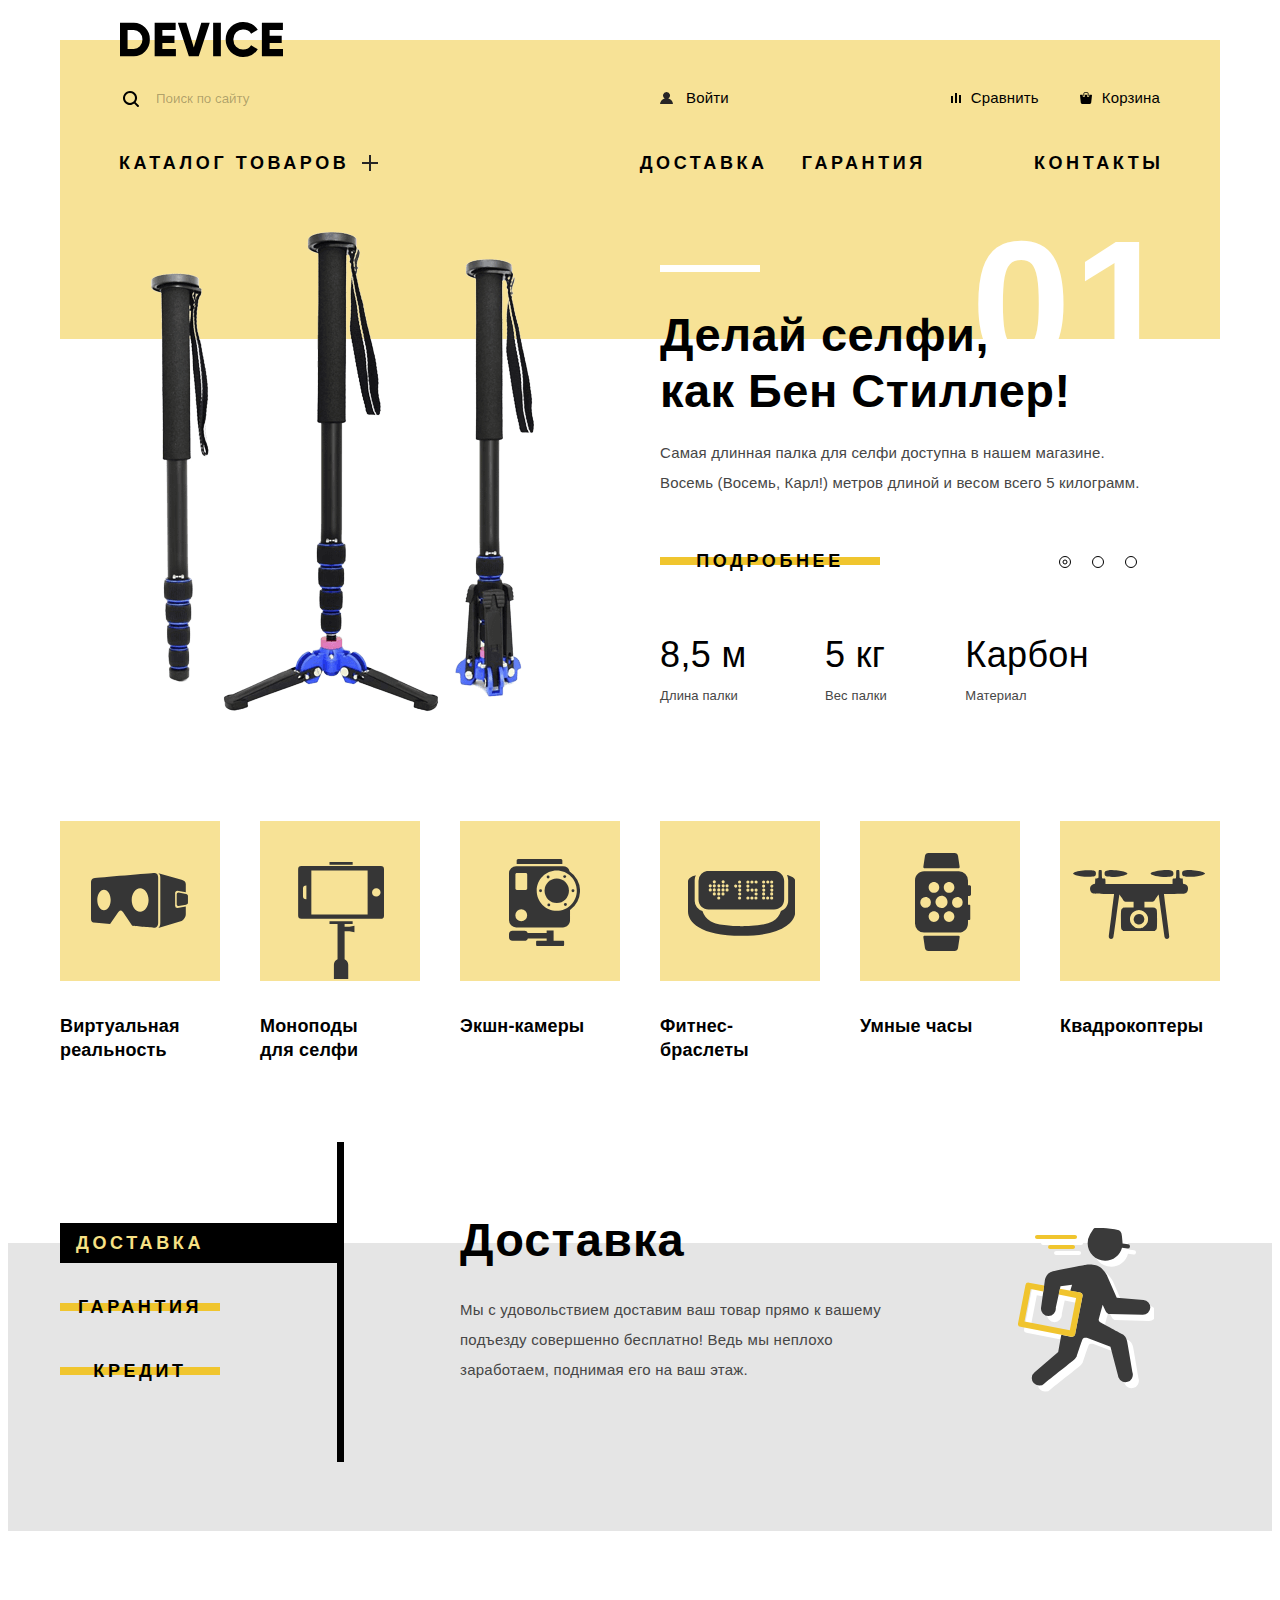
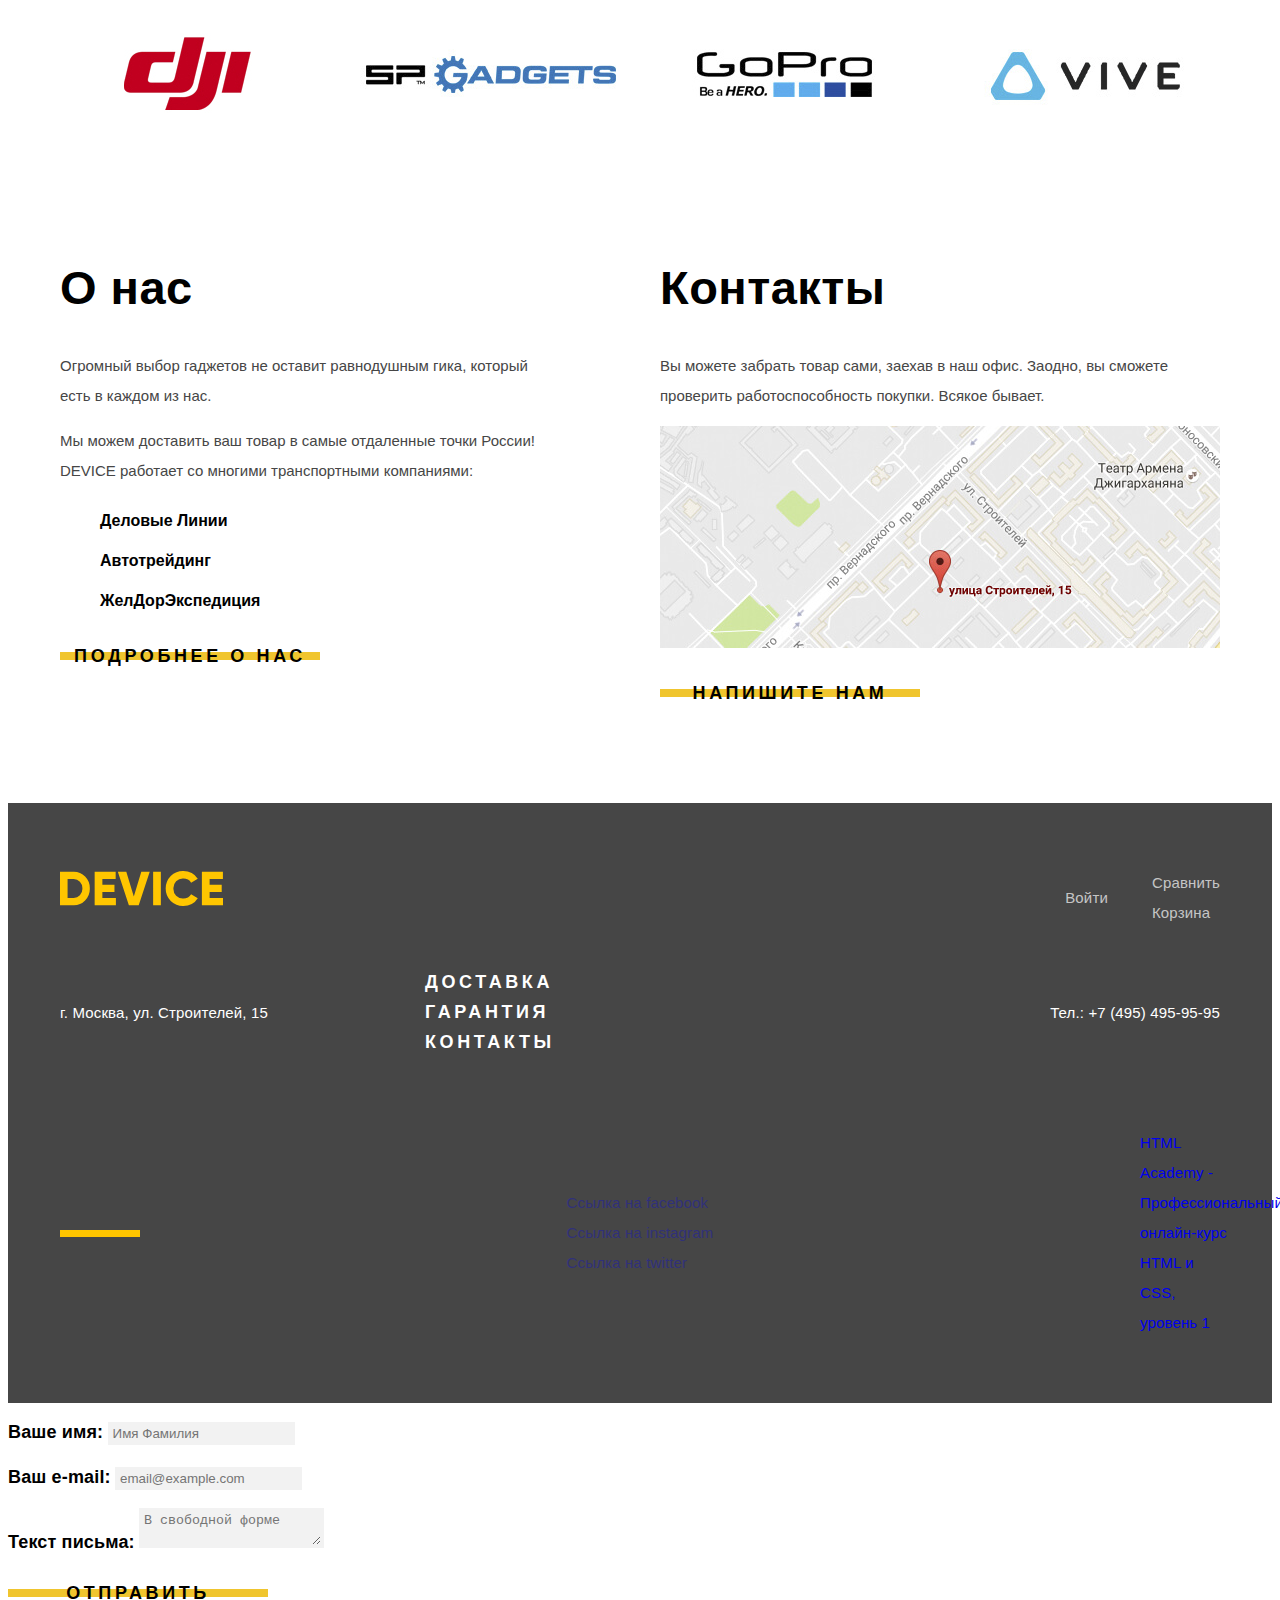
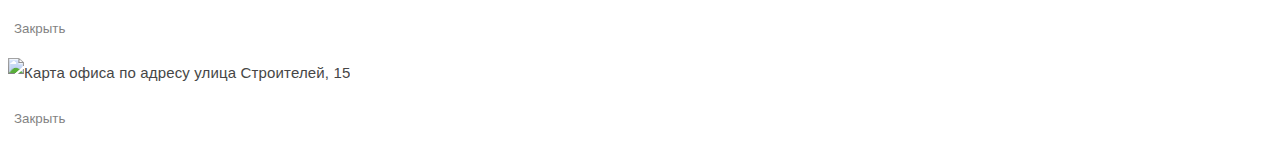
==== commit 722cde27: "Добавляет итоговую стилизацию для слайдера услуг" ====
--- a/index.html
+++ b/index.html
@@ -68,87 +68,110 @@
 
     <section class="popular container">
       <h2 class="visually-hidden">Популярные товары</h2>
-      <ol class="popular-list">
-        <li class="popular-item">
-          <h3 class="visually-hidden">Палка для селфи</h3>
-          <p class="popular-image">
-            <img src="img/slider-1.png" width="384" height="486" alt="Палка для селфи">
-          </p>
-          <div class="popular-info">
-            <p class="popular-title">
-              Делай селфи,<br> 
-              как Бен Стиллер! 
-            </p>
-            <p class="popular-description">
-              Самая длинная палка для селфи доступна в нашем магазине.<br>
-              Восемь (Восемь, Карл!) метров длиной и весом всего 5 килограмм.
-            </p>
-            <dl class="popular-definition">
-              <dt>Длина палки</dt>
-              <dd>8,5 м</dd>
-  
-              <dt>Вес палки</dt>
-              <dd>5 кг</dd>
-  
-              <dt>Материал</dt>
-              <dd>Карбон</dd>
-            </dl>
-            <a class="btn" href="#">Подробнее</a>
-          </div>
-        </li>
-
-        <li class="popular-item">
-          <h3 class="visually-hidden">Фитнес-браслет</h3>
-          <p class="popular-image">
-            <img src="img/slider-2.png" width="345" height="485" alt="Фитнес-браслет">
-          </p>
-          <div class="popular-info">
-            <p class="popular-title">
-              Худеем<br> 
-              правильно! 
-            </p>
-            <p class="popular-description">
-              Мотивирующие фитнес-браслеты помогут найти в себе силы<br>
-              не пропускать занятия и соблюдать диету.
-            </p>
-            <dl class="popular-definition">
-              <dt>Без подзарядки</dt>
-              <dd>48 часов</dd>
-            </dl>
-            <a class="btn" href="#">Подробнее</a>
-          </div>
-        </li>
-
-        <li class="popular-item">
-          <h3 class="visually-hidden">Квадрокоптер</h3>
-          <p class="popular-image">
-            <img src="img/slider-3.png" width="526" height="334" alt="Квадрокоптер">
-          </p>
-          <div class="popular-info">
-            <p class="popular-title">
-              Порхает как бабочка,<br>
-              жалит как пчела!
-            </p>
-            <p class="popular-description">
-              Этот обычный, на первый взгляд, квадрокоптер оснащен<br>
-              мощным лазером, замаскированным под стандартную камеру.
-            </p>
-            <dl class="popular-definition">
-              <dt>Дальность полета</dt>
-              <dd>800 м</dd>
-  
-              <dt>Радиус поражения</dt>
-              <dd>50 м</dd>
-            </dl>
-            <a class="btn" href="#">Подробнее</a>
-          </div>
-        </li>
-      </ol>
-      <ul class="popular-nav">
-        <li><a href="popular-1.html">Слайд 1</a></li>
-        <li><a href="popular-2.html">Слайд 2</a></li>
-        <li><a href="popular-3.html">Слайд 3</a></li>
-      </ul>
+
+      <div class="popular-slider">
+        <input class="visually-hidden" type="radio" id="popular-1" name="popular-toggle" checked>
+        <input class="visually-hidden" type="radio" id="popular-2" name="popular-toggle">
+        <input class="visually-hidden" type="radio" id="popular-3" name="popular-toggle">
+        
+        <div class="popular-controls">
+          <label for="popular-1">
+            <span class="visually-hidden">Первый</span>
+          </label>
+          <label for="popular-2">
+            <span class="visually-hidden">Второй</span>
+          </label>
+          <label for="popular-3">
+            <span class="visually-hidden">Третий</span>
+          </label>
+        </div>
+        
+        <ol class="popular-list">
+          <li class="popular-item" id="popular-slide-1">
+            <h3 class="visually-hidden">Палка для селфи</h3>
+            <p class="popular-image">
+              <img src="img/slider-1.png" width="384" height="486" alt="Палка для селфи">
+            </p>
+            <div class="popular-info">
+              <p class="popular-title">
+                Делай селфи,<br> 
+                как Бен Стиллер! 
+              </p>
+              <p class="popular-description">
+                Самая длинная палка для селфи доступна в нашем магазине.<br>
+                Восемь (Восемь, Карл!) метров длиной и весом всего 5 килограмм.
+              </p>
+              <ul class="popular-definition">
+                <li>
+                  <h3>Длина палки</h3>
+                  <p>8,5 м</p>
+                </li>
+                <li>
+                  <h3>Вес палки</h3>
+                  <p>5 кг</p>
+                </li>
+                <li>
+                  <h3>Материал</h3>
+                  <p>Карбон</p>
+                </li>
+              </ul>
+              <a class="btn" href="#">Подробнее</a>
+            </div>
+          </li>
+  
+          <li class="popular-item" id="popular-slide-2">
+            <h3 class="visually-hidden">Фитнес-браслет</h3>
+            <p class="popular-image">
+              <img src="img/slider-2.png" width="345" height="485" alt="Фитнес-браслет">
+            </p>
+            <div class="popular-info">
+              <p class="popular-title">
+                Худеем<br> 
+                правильно! 
+              </p>
+              <p class="popular-description">
+                Мотивирующие фитнес-браслеты помогут найти в себе силы<br>
+                не пропускать занятия и соблюдать диету.
+              </p>
+              <ul class="popular-definition">
+                <li>
+                  <h3>Без подзарядки</h3>
+                  <p>48 часов</p>
+                </li>
+              </ul>
+              <a class="btn" href="#">Подробнее</a>
+            </div>
+          </li>
+  
+          <li class="popular-item" id="popular-slide-3">
+            <h3 class="visually-hidden">Квадрокоптер</h3>
+            <p class="popular-image">
+              <img src="img/slider-3.png" width="526" height="334" alt="Квадрокоптер">
+            </p>
+            <div class="popular-info">
+              <p class="popular-title">
+                Порхает как бабочка,<br>
+                жалит как пчела!
+              </p>
+              <p class="popular-description">
+                Этот обычный, на первый взгляд, квадрокоптер оснащен<br>
+                мощным лазером, замаскированным под стандартную камеру.
+              </p>
+              <ul class="popular-definition">
+                <li>
+                  <h3>Дальность полета</h3>
+                  <p>800 м</p>
+                </li>
+                <li>
+                  <h3>Радиус поражения</h3>
+                  <p>50 м</p>
+                </li>
+              </ul>
+              <a class="btn" href="#">Подробнее</a>
+            </div>
+          </li>
+        </ol>
+      </div>
     </section>
 
     <section class="category container">
@@ -189,33 +212,38 @@
 
     <section class="services">
       <h2 class="visually-hidden">Услуги</h2>
-      <div class="container">
+      <div class="services-slider container">
+        <input class="visually-hidden" type="radio" id="delivery" name="services-toggle" checked>
+        <input class="visually-hidden" type="radio" id="guarantee" name="services-toggle">
+        <input class="visually-hidden" type="radio" id="credit" name="services-toggle">
+        
+        <div class="services-controls">
+          <label class="btn service-btn" for="delivery">Доставка</label>
+          <label class="btn service-btn" for="guarantee">Гарантия</label>
+          <label class="btn service-btn" for="credit">Кредит</label>
+        </div>
+
         <ul class="services-list">
-          <li class="service-item">
+          <li class="service-item" id="delivery-slide">
             <h3>Доставка</h3>
             <p>
               Мы с удовольствием доставим ваш товар прямо к вашему подъезду совершенно бесплатно! Ведь мы неплохо заработаем, поднимая его на ваш этаж.
             </p>
           </li>
-          <li class="service-item">
+          <li class="service-item" id="guarantee-slide">
             <h3>Гарантия</h3>
             <p>
               Если из-за возгорания купленного у нас товара у вас сгорит дом — не переживайте, мы выдадим вам новый.<br>
               Товар, не дом, конечно же.
             </p>
           </li>
-          <li class="service-item">
+          <li class="service-item" id="credit-slide">
             <h3>Кредит</h3>
             <p>
               Залезть в долговую яму стало проще! Кредитные консультанты подберут для вас наиболее выгодные<br>
               условия кредита. Выгодные для нашего банка, разумеется.
             </p>
           </li>
-        </ul>
-        <ul class="services-nav">
-          <li><a class="btn service-btn" href="delivery.html">Доставка</a></li>
-          <li><a class="btn service-btn" href="guarantee.html">Гарантия</a></li>
-          <li><a class="btn service-btn" href="credit.html">Кредит</a></li>
         </ul>
       </div>
     </section>
--- a/css/style.css
+++ b/css/style.css
@@ -90,23 +90,48 @@
 }
 
 .btn {
+  position: relative;
+
+  display: inline-block;
+  width: 260px;
+  padding: 8px 12px;
+
   font-weight: 800;
   font-size: 18px;
   line-height: 24px;
   font-family: "Gilroy", "Verdana", sans-serif;
+  vertical-align: top;
+  text-align: center;
   color: #000000;
   text-transform: uppercase;
   text-decoration: none;
   letter-spacing: 3.6px;
 
-  background-color: #f0c52e;
+  background-color: transparent;
   border: none;
   cursor: pointer;
 }
 
-.btn:hover,
-.btn:focus {
-  /* Стили при наведении */
+.btn::before {
+  content: "";
+  position: absolute;
+  top: 50%;
+  right: 0;
+  left: 0;
+  z-index: -1;
+
+  height: 8px;
+  margin-top: -4px;
+
+  background-color: #f0c52e;
+
+  transition: 0.3s ease;
+}
+
+.btn:hover::before,
+.btn:focus::before {
+  top: 4px;
+  height: 100%;
 }
 
 .btn:active {
@@ -229,7 +254,11 @@
   opacity: 0;
 }
 
-.input-search:focus + .btn-search,
+.input-search:focus + .btn-search {
+  visibility: visible;
+  opacity: 1;
+}
+
 .input-search:not(:placeholder-shown) + .btn-search {
   visibility: visible;
   opacity: 1;
@@ -240,6 +269,8 @@
   color: #ffffff;
 
   background-color: #000000;
+  visibility: visible;
+  opacity: 1;
 }
 
 .btn-search:active {
@@ -335,12 +366,12 @@
   position: absolute;
   right: 0;
   left: 0;
-  z-index: 10;
-
-  display: flex;
-  padding-top: 30px;
+  z-index: 30;
+
+  display: flex;
+  padding-top: 18px;
   padding-right: 60px;
-  padding-bottom: 40px;
+  padding-bottom: 34px;
   padding-left: 60px;
 
   background-color: #f7e296;
@@ -387,22 +418,123 @@
 
 .popular {
   min-height: 495px;
-  margin-bottom: 95px;
-}
-
-.popular-list,
-.popular-nav {
+  margin-bottom: 99px;
+}
+
+.popular-slider {
+  position: relative;
+
+  min-height: 495px;
+}
+
+.popular-controls {
+  position: absolute;
+  bottom: 154px;
+  right: 62px;
+  z-index: 20;
+
+  display: flex;
+
+  font-size: 0;
+}
+
+.popular-controls label {
+  position: relative;
+
+  width: 12px;
+  height: 12px;
+  margin-right: 21px;
+
+  border: 1px solid #000000;
+  border-radius: 50%;
+  cursor: pointer;
+}
+
+.popular-controls label::after {
+  content: "";
+  position: absolute;
+  top: 50%;
+  left: 50%;
+
+  display: none;
+  width: 5px;
+  height: 5px;
+
+  border: 1px solid #000000;
+  border-radius: 50%;
+  transform: translate(-50%, -50%);
+}
+
+.popular-list {
+  position: relative;
+
   margin: 0;
   padding: 0;
 
   list-style: none;
+
+  background-image: linear-gradient(to bottom, #f7e296 113px, transparent 113px);
+}
+
+.popular-list::before {
+  content: "";
+  position: absolute;
+  top: 39px;
+  left: 600px;
+  z-index: 20;
+
+  width: 100px;
+  height: 7px;
+
+  background-color: #ffffff;
 }
 
 .popular-item {
-  display: flex;
+  display: none;
+}
+
+.popular-item::before {
+  position: absolute;
+  top: -12px;
+  right: 46px;
+  z-index: 1;
+
+  font-weight: 800;
+  font-size: 179px;
+  line-height: 179px;
+  font-family: "Gilroy", "Verdana", sans-serif;
+  color: #ffffff;
+  letter-spacing: 1.79px;
+}
+
+#popular-slide-1.popular-item::before {
+  content: "01";
+}
+
+#popular-slide-2.popular-item::before {
+  content: "02";
+}
+
+#popular-slide-3.popular-item::before {
+  content: "03";
+}
+
+#popular-1:checked ~ .popular-list #popular-slide-1,
+#popular-2:checked ~ .popular-list #popular-slide-2,
+#popular-3:checked ~ .popular-list #popular-slide-3 {
+  display: flex;
+}
+
+#popular-1:checked ~ .popular-controls label[for="popular-1"]::after,
+#popular-2:checked ~ .popular-controls label[for="popular-2"]::after,
+#popular-3:checked ~ .popular-controls label[for="popular-3"]::after {
+  display: block;
 }
 
 .popular-image {
+  position: relative;
+
+  flex-shrink: 0;
   width: 560px;
   margin: 0;
   margin-right: 40px;
@@ -410,11 +542,33 @@
   text-align: center;
 }
 
+.popular-item:nth-child(1) .popular-image {
+  top: 2px;
+  left: 2px;
+}
+
+.popular-item:nth-child(2) .popular-image {
+  top: 14px;
+  left: 8px;
+}
+
+.popular-item:nth-child(3) .popular-image {
+  top: 67px;
+  left: 14px;
+}
+
 .popular-info {
-  width: 485px;
+  position: relative;
+  z-index: 2;
+
+  display: flex;
+  flex-direction: column;
 }
 
 .popular-title {
+  margin-top: 81px;
+  margin-bottom: 19px;
+
   font-weight: 800;
   font-size: 47px;
   line-height: 56px;
@@ -423,13 +577,49 @@
   letter-spacing: 0.47px;
 }
 
-.popular-definition dt {
+.popular-description {
+  margin: 0;
+  margin-bottom: 43px;
+}
+
+.popular-definition {
+  display: flex;
+  justify-content: space-between;
+  order: 2;
+  margin: 0;
+  margin-top: 50px;
+  padding: 0;
+
+  list-style: none;
+}
+
+.popular-item:nth-child(1) .popular-definition {
+  width: 429px;
+}
+
+.popular-item:nth-child(3) .popular-definition {
+  width: 274px;
+}
+
+.popular-definition li {
+  display: flex;
+  flex-direction: column;
+}
+
+.popular-definition h3 {
+  order: 2;
+  margin: 0;
+
+  font-weight: 300;
   font-size: 13px;
   line-height: 20px;
   letter-spacing: 0.13px;
 }
 
-.popular-definition dd {
+.popular-definition p {
+  margin: 0;
+  margin-bottom: 7px;
+
   font-weight: 300;
   font-size: 36px;
   line-height: 48px;
@@ -438,6 +628,11 @@
   letter-spacing: 0.36px;
 }
 
+.popular-info .btn {
+  align-self: flex-start;
+  width: 220px;
+}
+
 .category {
   margin-bottom: 80px;
 }
@@ -455,7 +650,77 @@
   width: 160px;
 }
 
+.category-item a {
+  position: relative;
+}
+
+.category-item a::before {
+  content: "";
+
+  display: block;
+  width: 160px;
+  height: 160px;
+  margin-bottom: 33px;
+
+  background-color: #f0c52e;
+  opacity: 0.5;
+}
+
+.category-item a:hover::before,
+.category-item a:focus::before {
+  opacity: 1;
+}
+
+.category-item a::after {
+  content: "";
+  position: absolute;
+  top: 0;
+  left: 0;
+
+  display: block;
+  width: 160px;
+  height: 160px;
+  background-repeat: no-repeat;
+  background-position: center;
+}
+
+.category-item a[href^="vr"]::after {
+  background-image: url("../img/category-vr.svg");
+  background-position: 31px 52px;
+}
+
+.category-item a[href^="catalog"]::after {
+  background-image: url("../img/category-monopods.svg");
+  background-position: 38px 41px;
+}
+
+.category-item a[href^="cameras"]::after {
+  background-image: url("../img/category-cameras.svg");
+  background-position: 49px 38px;
+}
+
+.category-item a[href^="bracelets"]::after {
+  background-image: url("../img/category-bracelets.svg");
+  background-position: 28px 50px;
+}
+
+.category-item a[href^="watch"]::after {
+  background-image: url("../img/category-watch.svg");
+  background-position: 55px 32px;
+}
+
+.category-item a[href^="quadcopters"]::after {
+  background-image: url("../img/category-quadcopters.svg");
+  background-position: 13px 49px;
+}
+
+.category-item a:active::after {
+  opacity: 0.3;
+}
+
 .category-item h3 {
+  margin: 0;
+
   font-weight: 800;
   font-size: 18px;
   line-height: 24px;
@@ -464,49 +729,111 @@
   letter-spacing: 0.18px;
 }
 
+.category-item a:active h3 {
+  color: rgba(0, 0, 0, 0.3);
+}
+
 .services {
   margin-bottom: 94px;
-  padding-bottom: 70px;
-
-  background-color: #e5e5e5;
+  padding-bottom: 69px;
+
+  background-image: linear-gradient(to bottom, transparent 101px, #e5e5e5 101px);
 }
 
 .services .container {
   display: flex;
-  flex-direction: row-reverse;
-  justify-content: flex-end;
-}
-
-.services-list,
-.services-nav {
-  margin: 0;
-  padding: 0;
+}
+
+.services-controls {
+  position: relative;
+  z-index: 1;
+
+  flex-shrink: 0;
+  width: 284px;
+  margin-right: 116px;
+  padding-top: 81px;
+  padding-bottom: 71px;
+
+  border-right: 7px solid #000000;
+}
+
+.service-btn {
+  width: 160px;
+}
+
+.service-btn:not(:last-child) {
+  margin-bottom: 24px;
+}
+
+.services-list {
+  flex-grow: 1;
+  margin: 0;
+  padding: 0;
+  padding-top: 74px;
 
   list-style: none;
-}
-
-.services-list {
-  width: 715px;
+
+  background-repeat: no-repeat;
+}
+
+#delivery:checked ~ .services-list {
+  background-image: url(../img/delivery.svg);
+  background-position: top 86px right 66px;
+}
+
+#guarantee:checked ~ .services-list {
+  background-image: url(../img/guarantee.svg);
+  background-position: top 62px right 46px;
+}
+
+#credit:checked ~ .services-list {
+  background-image: url(../img/credit.svg);
+  background-position: top 62px right 70px;
+}
+
+.service-item {
+  display: none;
+}
+
+#delivery:checked ~ .services-list #delivery-slide,
+#guarantee:checked ~ .services-list #guarantee-slide,
+#credit:checked ~ .services-list #credit-slide {
+  display: block;
+}
+
+#delivery:checked ~ .services-controls label[for="delivery"],
+#guarantee:checked ~ .services-controls label[for="guarantee"],
+#credit:checked ~ .services-controls label[for="credit"] {
+  color: #f7e184;
+}
+
+#delivery:checked ~ .services-controls label[for="delivery"]::before,
+#guarantee:checked ~ .services-controls label[for="guarantee"]::before,
+#credit:checked ~ .services-controls label[for="credit"]::before {
+  top: 4px;
+  right: -117px;
+  height: 100%;
+
+  background-color: #000000;
 }
 
 .service-item h3 {
+  margin: 0;
+  margin-bottom: 31px;
+
   font-weight: 800;
   font-size: 47px;
   line-height: 48px;
   font-family: "Gilroy", "Verdana", sans-serif;
   color: #000000;
-  letter-spacing: 0.47px;
-}
-
-.services-nav {
-  width: 284px;
-  margin-right: 116px;
-}
-
-.service-btn:active {
-  color: #f7e184;
-
-  background-color: #000000;
+  letter-spacing: 1.1px;
+}
+
+.service-item p {
+  width: 455px;
+  margin: 0;
+
+  letter-spacing: 0.25px;
 }
 
 .company {
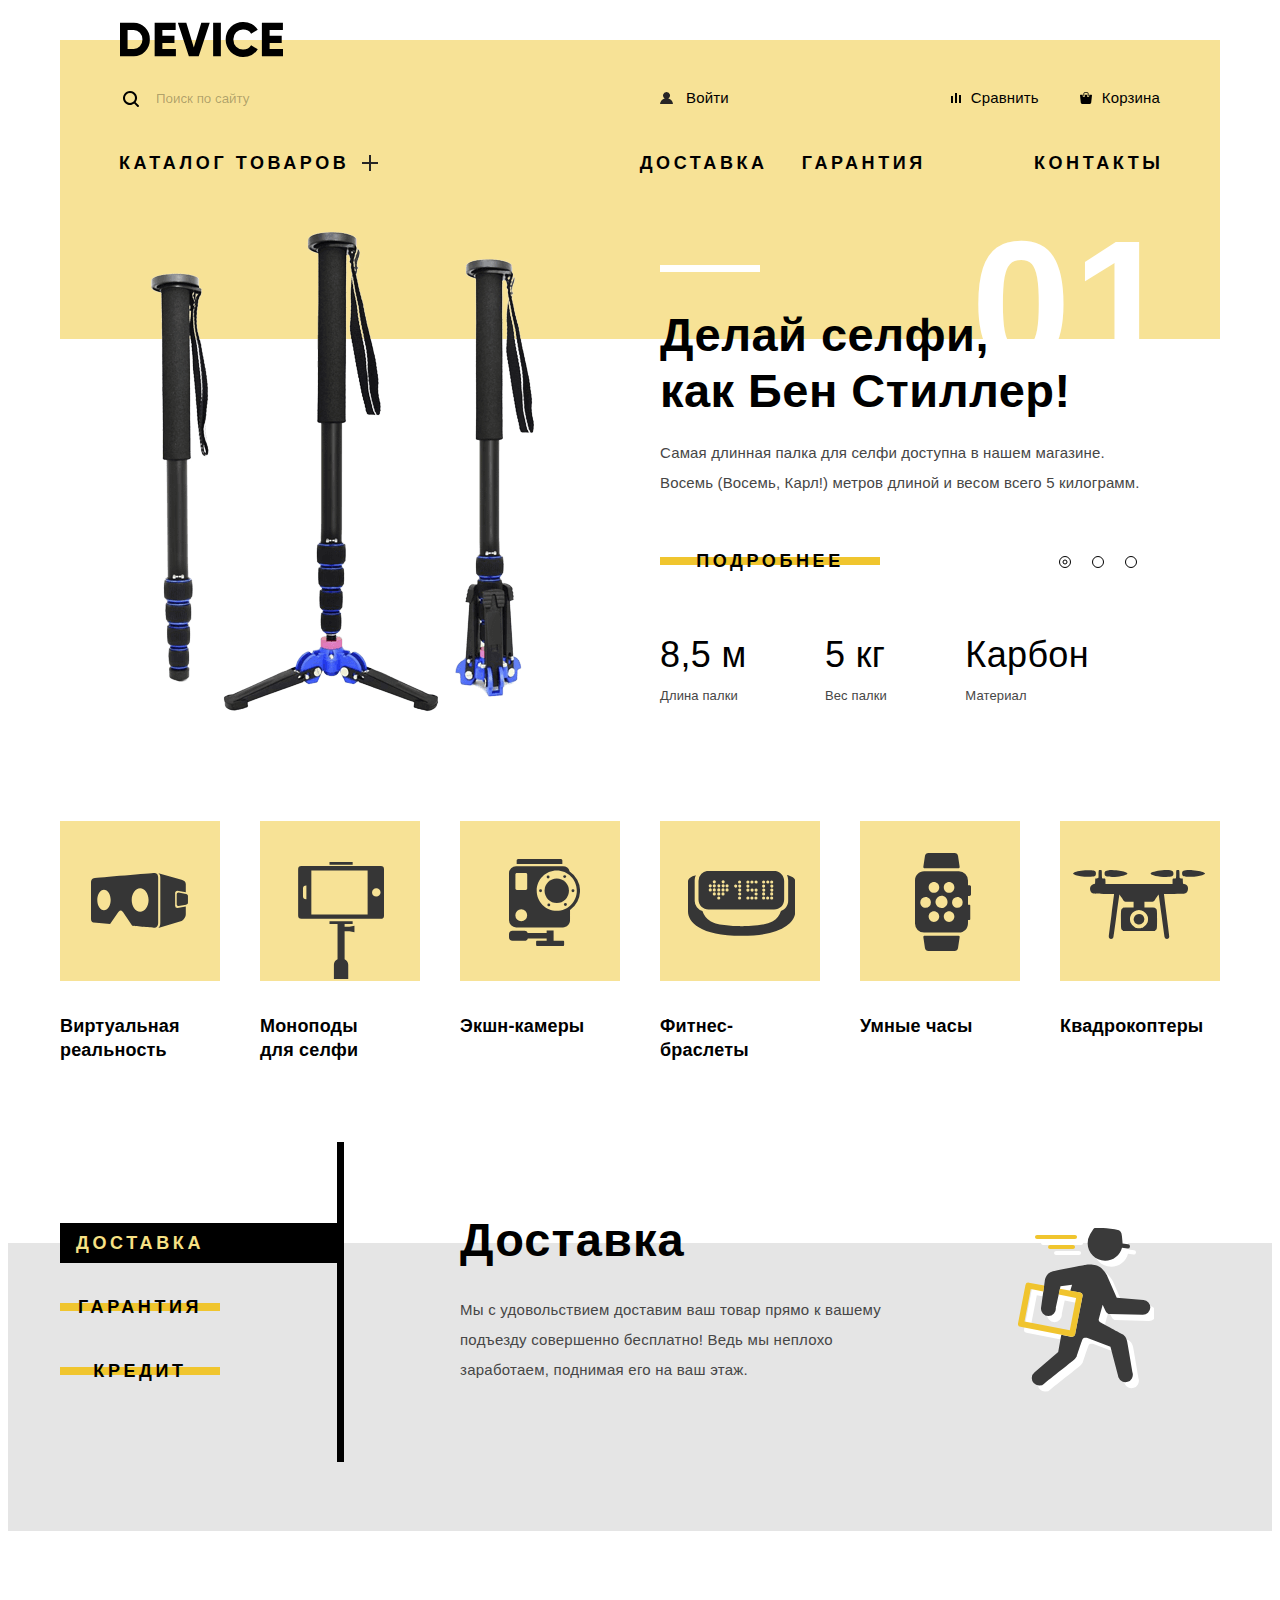
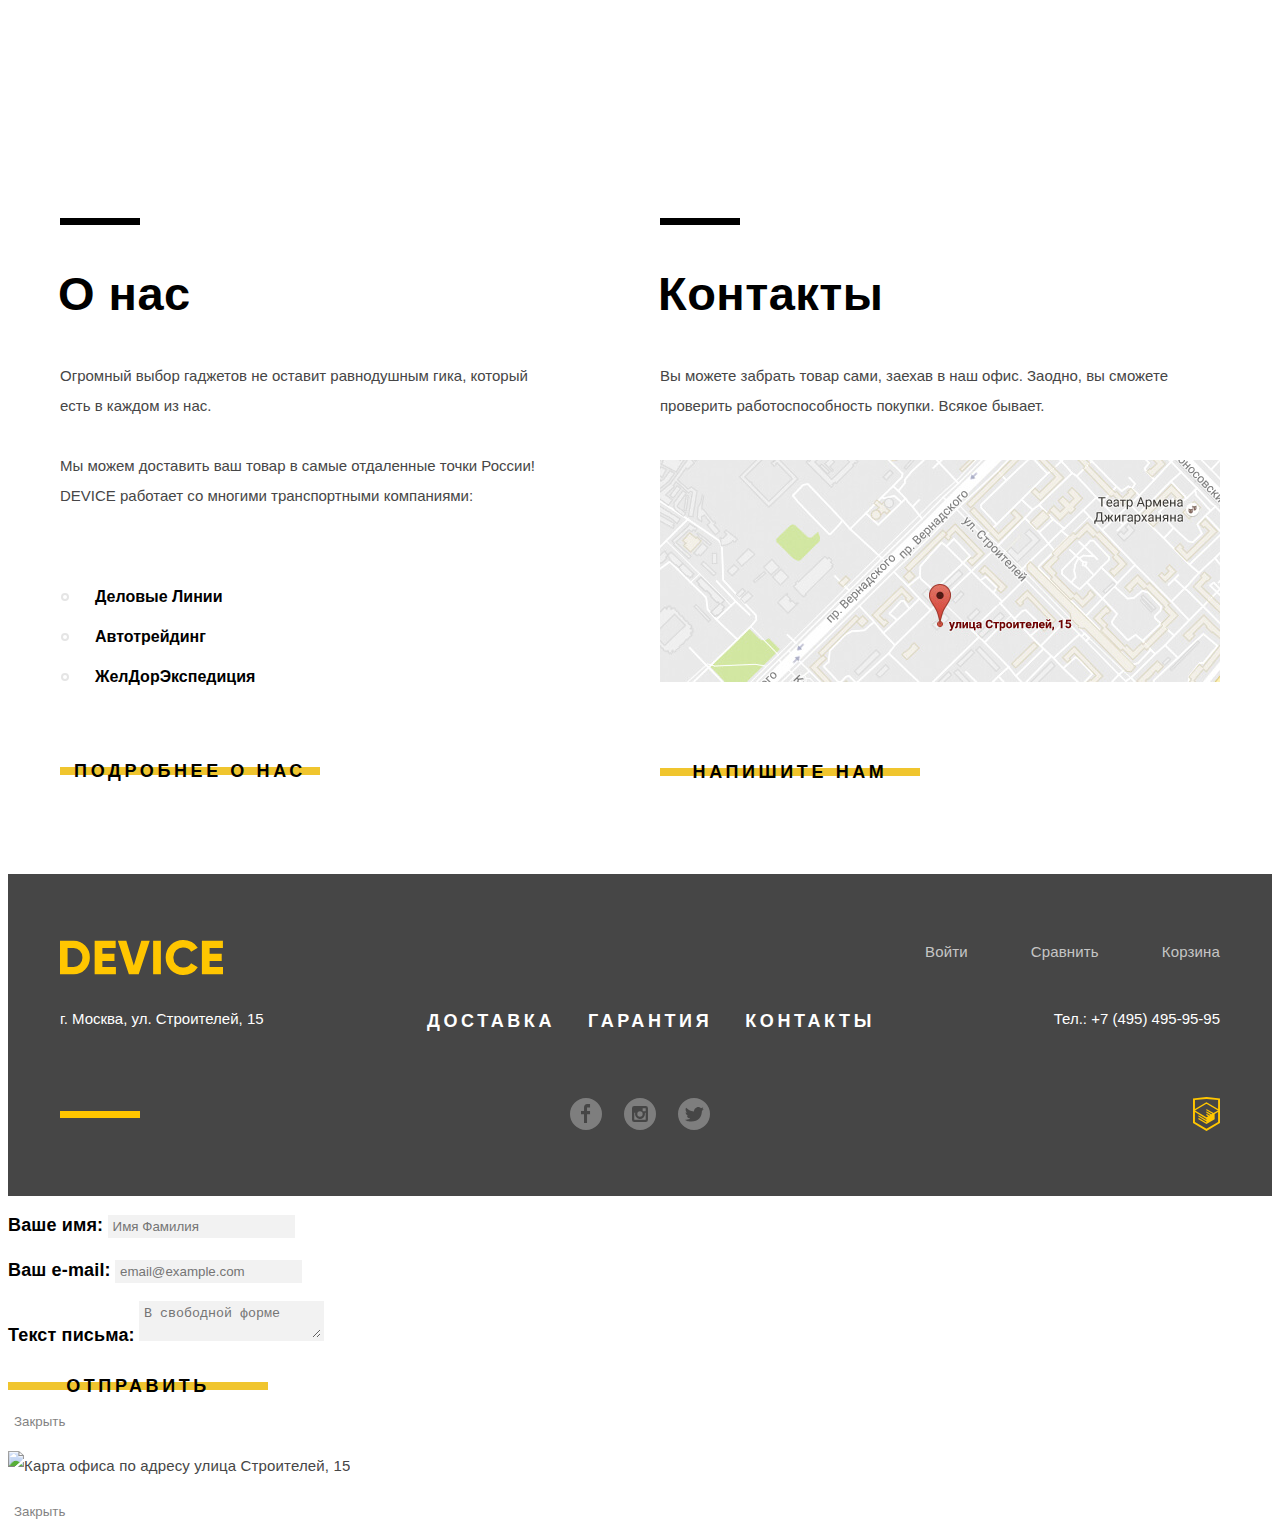
==== commit 50f2d198: "Добавляет мелкие правки" ====
--- a/index.html
+++ b/index.html
@@ -87,7 +87,7 @@
         </div>
         
         <ol class="popular-list">
-          <li class="popular-item" id="popular-slide-1">
+          <li class="popular-item popular-item-1" id="popular-slide-1">
             <h3 class="visually-hidden">Палка для селфи</h3>
             <p class="popular-image">
               <img src="img/slider-1.png" width="384" height="486" alt="Палка для селфи">
@@ -119,7 +119,7 @@
             </div>
           </li>
   
-          <li class="popular-item" id="popular-slide-2">
+          <li class="popular-item popular-item-2" id="popular-slide-2">
             <h3 class="visually-hidden">Фитнес-браслет</h3>
             <p class="popular-image">
               <img src="img/slider-2.png" width="345" height="485" alt="Фитнес-браслет">
@@ -143,7 +143,7 @@
             </div>
           </li>
   
-          <li class="popular-item" id="popular-slide-3">
+          <li class="popular-item popular-item-3" id="popular-slide-3">
             <h3 class="visually-hidden">Квадрокоптер</h3>
             <p class="popular-image">
               <img src="img/slider-3.png" width="526" height="334" alt="Квадрокоптер">
@@ -252,23 +252,23 @@
       <h2 class="visually-hidden">Производители гаджетов</h2>
       <ul class="company-list">
         <li class="company-item">
-          <a href="#">
-            <img src="img/logo-1.jpg" width="260" height="100" alt="Компания DJI">
+          <a href="dgi.html">
+            <img src="img/logo-dgi.jpg" width="260" height="100" alt="Компания DJI">
           </a>
         </li>
         <li class="company-item">
-          <a href="#">
-            <img src="img/logo-2.jpg" width="260" height="100" alt="Компания SP Gadgets">
+          <a href="sp-gadjets.html">
+            <img src="img/logo-sp-gadjets.jpg" width="260" height="100" alt="Компания SP Gadgets">
           </a>
         </li>
         <li class="company-item">
-          <a href="#">
-            <img src="img/logo-3.jpg" width="260" height="100" alt="Компания GoPro">
+          <a href="gopro.html">
+            <img src="img/logo-gopro.jpg" width="260" height="100" alt="Компания GoPro">
           </a>
         </li>
         <li class="company-item">
-          <a href="#">
-            <img src="img/logo-4.jpg" width="260" height="100" alt="Компания Vive">
+          <a href="vive.html">
+            <img src="img/logo-vive.jpg" width="260" height="100" alt="Компания Vive">
           </a>
         </li>
       </ul>
@@ -289,7 +289,7 @@
   
       <section class="contacts">
         <h2>Контакты</h2>
-        <p>Вы можете забрать товар сами, заехав в наш офис. Заодно, вы сможете проверить работоспособность покупки. Всякое бывает.</p>
+        <p class="contacts-text">Вы можете забрать товар сами, заехав в наш офис. Заодно, вы сможете проверить работоспособность покупки. Всякое бывает.</p>
         <p class="contacts-map">
           <a href="map.html">
             <img src="img/map.jpg" width="560" height="222" alt="Карта офиса по адресу улица Строителей, 15">
@@ -309,16 +309,16 @@
     
         <ul class="footer-user-nav">
           <li>
-            <a href="login.html">Войти</a>
+            <a class="footer-user-link" href="login.html">Войти</a>
           </li>
         </ul>
     
         <ul class="footer-shop-nav">
           <li>
-            <a href="compare.html">Сравнить</a>
-          </li>
-          <li>
-            <a href="cart.html">Корзина</a>
+            <a class="footer-compare-link" href="compare.html">Сравнить</a>
+          </li>
+          <li>
+            <a class="footer-cart-link" href="cart.html">Корзина</a>
           </li>
         </ul>
       </div>
@@ -338,18 +338,26 @@
       <div class="footer-row">
         <ul class="social-list">
           <li>
-            <a href="#" target="_blank">Ссылка на facebook</a>
-          </li>
-          <li>
-            <a href="#" target="_blank">Ссылка на instagram</a>
-          </li>
-          <li>
-            <a href="#" target="_blank">Ссылка на twitter</a>
+            <a href="https://www.facebook.com/" target="_blank">
+              <span class="visually-hidden">Ссылка на facebook</span>
+            </a>
+          </li>
+          <li>
+            <a href="https://www.instagram.com/" target="_blank">
+              <span class="visually-hidden">Ссылка на instagram</span>
+            </a>
+          </li>
+          <li>
+            <a href="https://twitter.com/" target="_blank">
+              <span class="visually-hidden">Ссылка на twitter</span>
+            </a>
           </li>
         </ul>
     
         <p class="html-academy-logo">
-          <a href="https://htmlacademy.ru/intensive/htmlcss" target="_blank">HTML Academy - Профессиональный онлайн‑курс HTML и CSS, уровень 1</a>
+          <a href="https://htmlacademy.ru/intensive/htmlcss" target="_blank">
+            <span class="visually-hidden">HTML Academy - Профессиональный онлайн‑курс HTML и CSS, уровень 1</span>
+          </a>
         </p>
       </div>
     </div>
--- a/css/style.css
+++ b/css/style.css
@@ -72,13 +72,17 @@
 
 .visually-hidden {
   position: absolute;
+
   width: 1px;
   height: 1px;
   margin: -1px;
   padding: 0;
   overflow: hidden;
+
   white-space: nowrap;
+
   border: 0;
+
   clip: rect(0 0 0 0);
   clip-path: inset(100%);
 }
@@ -131,6 +135,7 @@
 .btn:hover::before,
 .btn:focus::before {
   top: 4px;
+
   height: 100%;
 }
 
@@ -208,9 +213,44 @@
   outline: none;
 }
 
-/* Chrome, Firefox, Opera, Safari 10.1+ */
+.input-search::-webkit-input-placeholder {
+  color: rgba(0, 0, 0, 0.3);
+}
+
+.input-search::-moz-placeholder {
+  color: rgba(0, 0, 0, 0.3);
+}
+
+.input-search:-ms-input-placeholder {
+  color: rgba(0, 0, 0, 0.3);
+}
+
+.input-search::-ms-input-placeholder {
+  color: rgba(0, 0, 0, 0.3);
+}
+
 .input-search::placeholder {
   color: rgba(0, 0, 0, 0.3);
+}
+
+.input-search:hover::-webkit-input-placeholder,
+.input-search:focus::-webkit-input-placeholder {
+  color: rgba(0, 0, 0, 0.6);
+}
+
+.input-search:hover::-moz-placeholder,
+.input-search:focus::-moz-placeholder {
+  color: rgba(0, 0, 0, 0.6);
+}
+
+.input-search:hover:-ms-input-placeholder,
+.input-search:focus:-ms-input-placeholder {
+  color: rgba(0, 0, 0, 0.6);
+}
+
+.input-search:hover::-ms-input-placeholder,
+.input-search:focus::-ms-input-placeholder {
+  color: rgba(0, 0, 0, 0.6);
 }
 
 .input-search:hover::placeholder,
@@ -218,26 +258,10 @@
   color: rgba(0, 0, 0, 0.6);
 }
 
-/* Internet Explorer 10-11 */
-.input-search:-ms-input-placeholder {
-  color: rgba(0, 0, 0, 0.3);
-}
-
-.input-search:hover:-ms-input-placeholder {
-  color: rgba(0, 0, 0, 0.6);
-}
-
-/* Microsoft Edge */
-.input-search::-ms-input-placeholder {
-  color: rgba(0, 0, 0, 0.3);
-}
-
-.input-search:hover::-ms-input-placeholder,
-.input-search:focus::-ms-input-placeholder  {
-  color: rgba(0, 0, 0, 0.6);
-}
-
-.input-search:focus,
+.input-search:focus {
+  border-bottom: 2px solid #000000;
+}
+
 .input-search:not(:placeholder-shown) {
   border-bottom: 2px solid #000000;
 }
@@ -313,6 +337,7 @@
 
 .cart-link {
   padding-left: 22px;
+
   background-image: url("../img/icon-cart.svg");
 }
 
@@ -429,8 +454,8 @@
 
 .popular-controls {
   position: absolute;
+  right: 62px;
   bottom: 154px;
-  right: 62px;
   z-index: 20;
 
   display: flex;
@@ -507,15 +532,15 @@
   letter-spacing: 1.79px;
 }
 
-#popular-slide-1.popular-item::before {
+.popular-item-1::before {
   content: "01";
 }
 
-#popular-slide-2.popular-item::before {
+.popular-item-2::before {
   content: "02";
 }
 
-#popular-slide-3.popular-item::before {
+.popular-item-3::before {
   content: "03";
 }
 
@@ -639,8 +664,11 @@
 
 .category-list {
   display: flex;
-  justify-content: space-between;
-  margin: 0;
+  flex-wrap: wrap;
+  margin: 0;
+  margin-right: -20px;
+  margin-bottom: -60px;
+  margin-left: -20px;
   padding: 0;
 
   list-style: none;
@@ -648,6 +676,9 @@
 
 .category-item {
   width: 160px;
+  margin-right: 20px;
+  margin-bottom: 60px;
+  margin-left: 20px;
 }
 
 .category-item a {
@@ -680,6 +711,7 @@
   display: block;
   width: 160px;
   height: 160px;
+
   background-repeat: no-repeat;
   background-position: center;
 }
@@ -812,6 +844,7 @@
 #credit:checked ~ .services-controls label[for="credit"]::before {
   top: 4px;
   right: -117px;
+
   height: 100%;
 
   background-color: #000000;
@@ -837,30 +870,71 @@
 }
 
 .company {
-  margin-bottom: 90px;
+  margin-bottom: 93px;
 }
 
 .company-list {
   display: flex;
+  flex-wrap: wrap;
+  margin: 0;
+  margin-right: -20px;
+  margin-bottom: -40px;
+  margin-left: -20px;
+  padding: 0;
+
+  list-style: none;
+}
+
+.company-item {
+  margin-right: 20px;
+  margin-bottom: 40px;
+  margin-left: 20px;
+}
+
+.company-item a {
+  display: block;
+  width: 260px;
+
+  background-repeat: no-repeat;
+  background-position: center;
+}
+
+.company-item a[href^="dgi"] {
+  background-image: url("../img/logo-bg-dgi.jpg");
+}
+
+.company-item a[href^="sp-gadjets"] {
+  background-image: url("../img/logo-bg-sp-gadjets.jpg");
+}
+
+.company-item a[href^="gopro"] {
+  background-image: url("../img/logo-bg-gopro.jpg");
+}
+
+.company-item a[href^="vive"] {
+  background-image: url("../img/logo-bg-vive.jpg");
+}
+
+.company-item img {
+  display: block;
+
+  opacity: 0;
+
+  transition: 0.3s ease;
+}
+
+.company-item a:hover img {
+  opacity: 1;
+}
+
+.about-and-contacts {
+  display: flex;
   justify-content: space-between;
-  margin: 0;
-  padding: 0;
-
-  list-style: none;
-}
-
-.company-item {
-  width: 260px;
-}
-
-.about-and-contacts {
-  display: flex;
-  justify-content: space-between;
-  margin-bottom: 90px;
+  margin-bottom: 82px;
 }
 
 .about {
-  width: 480px;
+  width: 475px;
 }
 
 .contacts {
@@ -869,6 +943,12 @@
 
 .about h2,
 .contacts h2 {
+  position: relative;
+  left: -2px;
+
+  margin: 0;
+  margin-bottom: 43px;
+
   font-weight: 800;
   font-size: 47px;
   line-height: 48px;
@@ -877,22 +957,73 @@
   letter-spacing: 0.47px;
 }
 
+.about h2::before,
+.contacts h2::before {
+  content: "";
+  position: relative;
+  left: 2px;
+
+  display: block;
+  width: 80px;
+  height: 7px;
+  margin-bottom: 45px;
+
+  background-color: #000000;
+}
+
 .about p,
 .contacts p {
+  margin: 0;
+
   letter-spacing: 0;
 }
 
+.about p {
+  margin-bottom: 30px;
+}
+
 .about-list {
+  margin: 0;
+  margin-top: 66px;
+  margin-bottom: 54px;
+  padding: 0;
+
   list-style: none;
 }
 
 .about-list li {
+  position: relative;
+
+  padding-left: 35px;
+
   font-weight: 800;
   font-size: 16px;
   line-height: 40px;
   font-family: "Gilroy", "Verdana", sans-serif;
   color: #000000;
   letter-spacing: 0;
+}
+
+.about-list li:before {
+  content: "";
+  position: absolute;
+  top: 16px;
+  left: 1px;
+
+  display: block;
+  width: 8px;
+  height: 8px;
+
+  border: 2px solid #e5e5e5;
+  border-radius: 50%;
+}
+
+p.contacts-text {
+  margin-bottom: 39px;
+}
+
+p.contacts-map {
+  margin-bottom: 60px;
 }
 
 .page-title {
@@ -1186,7 +1317,7 @@
 /* Footer styles */
 
 .main-footer {
-  padding-top: 65px;
+  padding-top: 66px;
   padding-bottom: 65px;
 
   color: #ffffff;
@@ -1196,16 +1327,15 @@
 
 .footer-row {
   display: flex;
-  align-items: center;
 }
 
 .footer-row:first-child {
-  margin-bottom: 40px;
+  margin-bottom: 29px;
 }
 
 .main-footer-logo {
   width: 163px;
-  height: 55px;
+  height: 35px;
   margin-right: auto;
 }
 
@@ -1229,13 +1359,21 @@
 }
 
 .footer-shop-nav {
-  margin: 0;
-  padding: 0;
+  display: flex;
+  margin: 0;
+  padding: 0;
+}
+
+.footer-user-nav,
+.footer-shop-nav {
+  margin-top: -3px;
 }
 
 .footer-user-nav a,
 .footer-shop-nav a {
-  color: rgba(255, 255, 255, 0.7);;
+  position: relative;
+
+  color: rgba(255, 255, 255, 0.7);
 }
 
 .footer-user-nav a:hover,
@@ -1250,14 +1388,99 @@
   color: rgba(255, 255, 255, 0.3);
 }
 
+.footer-user-link {
+  padding-left: 26px;
+}
+
+.footer-compare-link {
+  margin-right: 41px;
+  padding-left: 19px;
+}
+
+.footer-cart-link {
+  padding-left: 22px;
+}
+
+.footer-user-nav a::before,
+.footer-shop-nav a::before {
+  content: "";
+  position: absolute;
+  left: 0;
+
+  background-repeat: no-repeat;
+  background-position: left center;
+}
+
+.footer-user-link::before {
+  top: 4px;
+
+  width: 13px;
+  height: 12px;
+
+  background-image: url(../img/icon-user-footer.svg);
+}
+
+.footer-compare-link::before {
+  top: 6px;
+
+  width: 10px;
+  height: 10px;
+
+  background-image: url(../img/icon-compare-footer.svg);
+}
+
+.footer-cart-link::before {
+  top: 4px;
+
+  width: 12px;
+  height: 12px;
+
+  background-image: url(../img/icon-cart-footer.svg);
+}
+
+.footer-user-nav a:hover::before,
+.footer-user-nav a:focus::before,
+.footer-shop-nav a:hover::before,
+.footer-shop-nav a:focus::before {
+  opacity: 0.6;
+}
+
+.footer-user-nav a:active::before,
+.footer-shop-nav a:active::before {
+  opacity: 0.3;
+}
+
+.footer-address,
+.footer-phone {
+  width: 260px;
+  margin: 0;
+
+  letter-spacing: 0;
+}
+
 .footer-address {
-  width: 260px;
-  margin-right: 105px;
+  margin-right: 107px;
+}
+
+.footer-phone {
+  margin-left: auto;
+
+  text-align: right;
+}
+
+.footer-phone a {
+  color: inherit;
 }
 
 .footer-site-nav {
-  margin: 0;
-  padding: 0;
+  display: flex;
+  margin: 0;
+  margin-top: 3px;
+  padding: 0;
+}
+
+.footer-site-nav li:not(:last-child) {
+  margin-right: 33px;
 }
 
 .footer-site-nav a {
@@ -1279,22 +1502,10 @@
   color: rgba(255, 255, 255, 0.3);
 }
 
-.footer-phone {
-  width: 260px;
-  margin-left: auto;
-
-  text-align: right;
-}
-
-.footer-phone a {
-  color: inherit;
-}
-
 .footer-row:last-child {
-  position: relative;
-
   justify-content: space-between;
-  margin-top: 70px;
+  align-items: center;
+  margin-top: 60px;
 }
 
 .footer-row:last-child::before {
@@ -1307,21 +1518,40 @@
 }
 
 .social-list {
-  margin: 0;
+  display: flex;
+  flex-wrap: wrap;
+  justify-content: center;
+  width: 500px;
+  margin: 0;
+  margin-right: -11px;
+  margin-bottom: -15px;
+  margin-left: -11px;
   padding: 0;
 }
 
 .social-list a {
+  display: block;
+  width: 32px;
+  height: 32px;
+  margin-right: 11px;
+  margin-bottom: 15px;
+  margin-left: 11px;
+
+  background-repeat: no-repeat;
+  background-position: center;
   opacity: 0.3;
 }
 
-.social-list a:hover,
-.social-list a:focus {
-  opacity: 0.6;
-}
-
-.social-list a:active {
-  opacity: 0.1;
+.social-list a[href*="facebook"] {
+  background-image: url(../img/icon-facebook.svg);
+}
+
+.social-list a[href*="instagram"] {
+  background-image: url(../img/icon-instagram.svg);
+}
+
+.social-list a[href*="twitter"] {
+  background-image: url(../img/icon-twitter.svg);
 }
 
 .html-academy-logo {
@@ -1329,9 +1559,26 @@
   margin: 0;
 }
 
+.html-academy-logo a {
+  display: block;
+  width: 27px;
+  height: 34px;
+  margin-left: auto;
+
+  background-image: url("../img/logo-html-academy.svg");
+  background-repeat: no-repeat;
+  background-position: center;
+}
+
+.social-list a:hover,
+.social-list a:focus,
 .html-academy-logo a:hover,
 .html-academy-logo a:focus {
   opacity: 0.6;
+}
+
+.social-list a:active {
+  opacity: 0.1;
 }
 
 .html-academy-logo a:active {
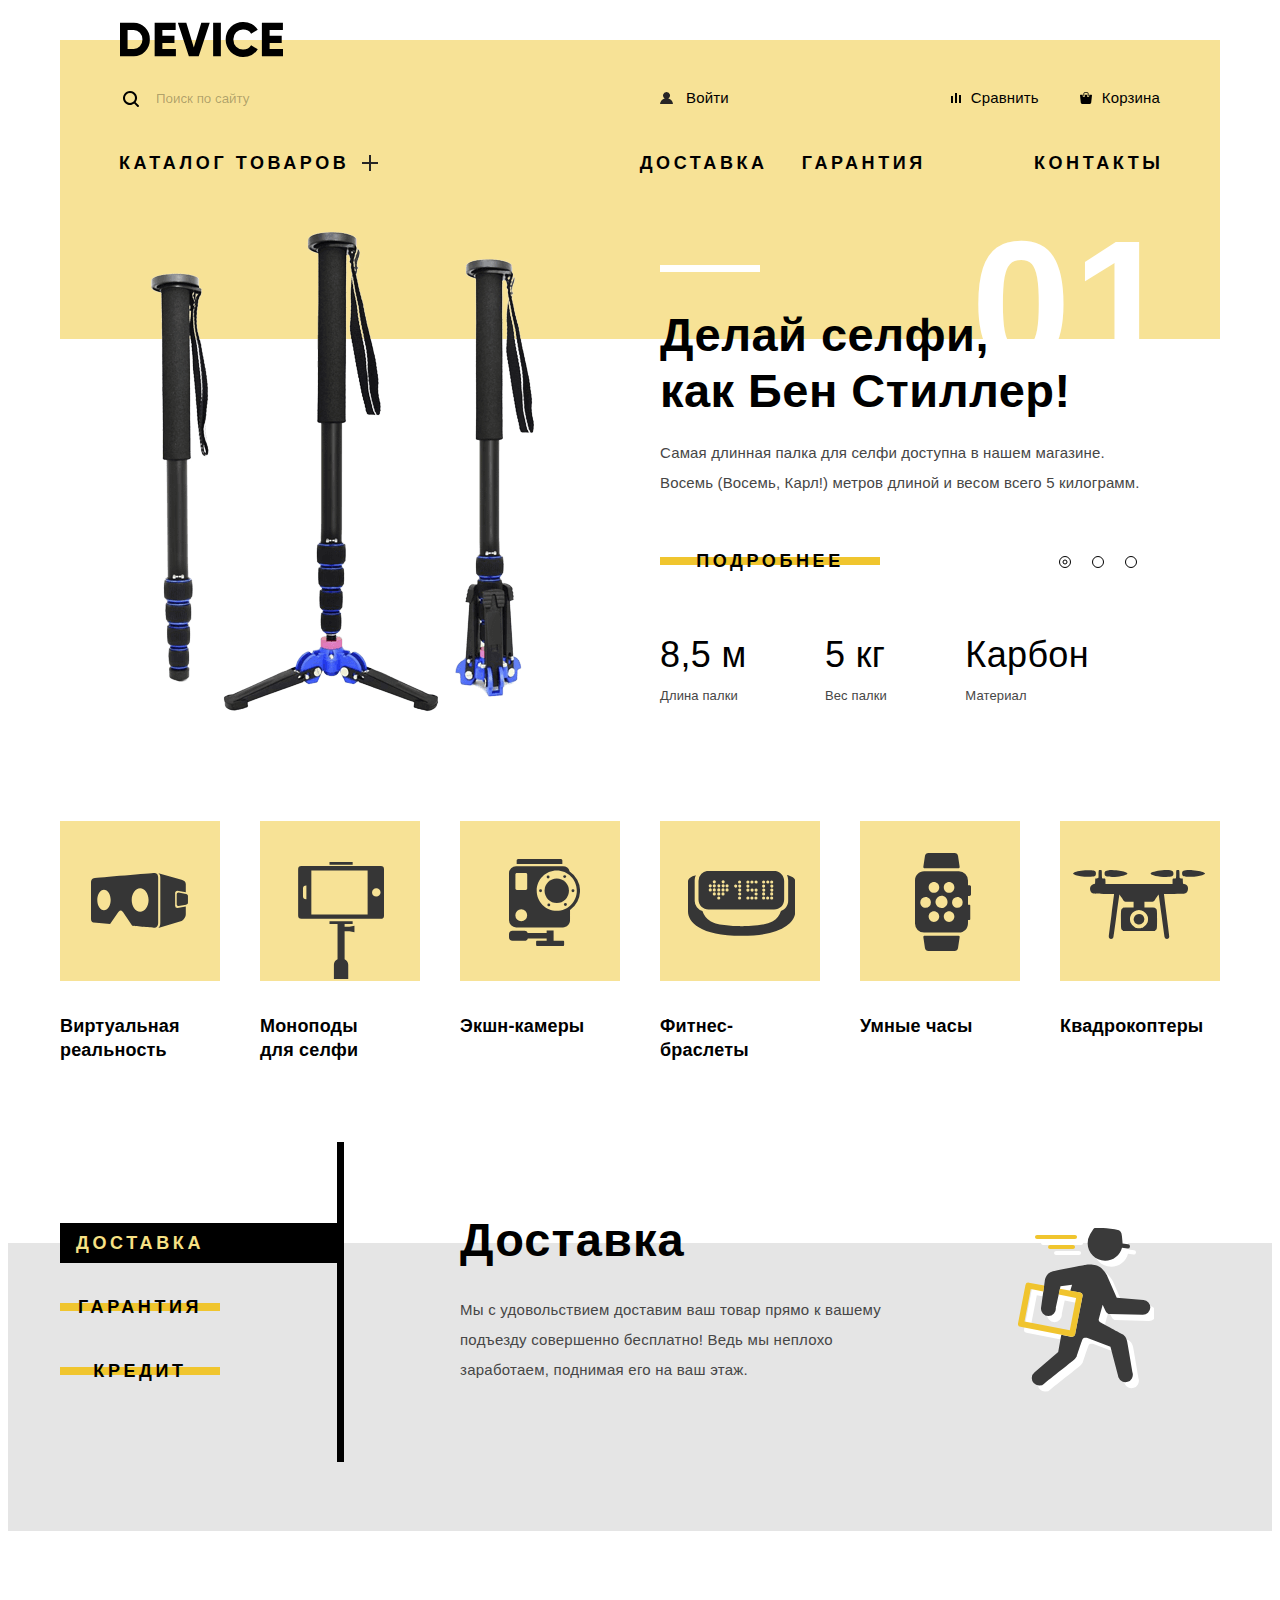
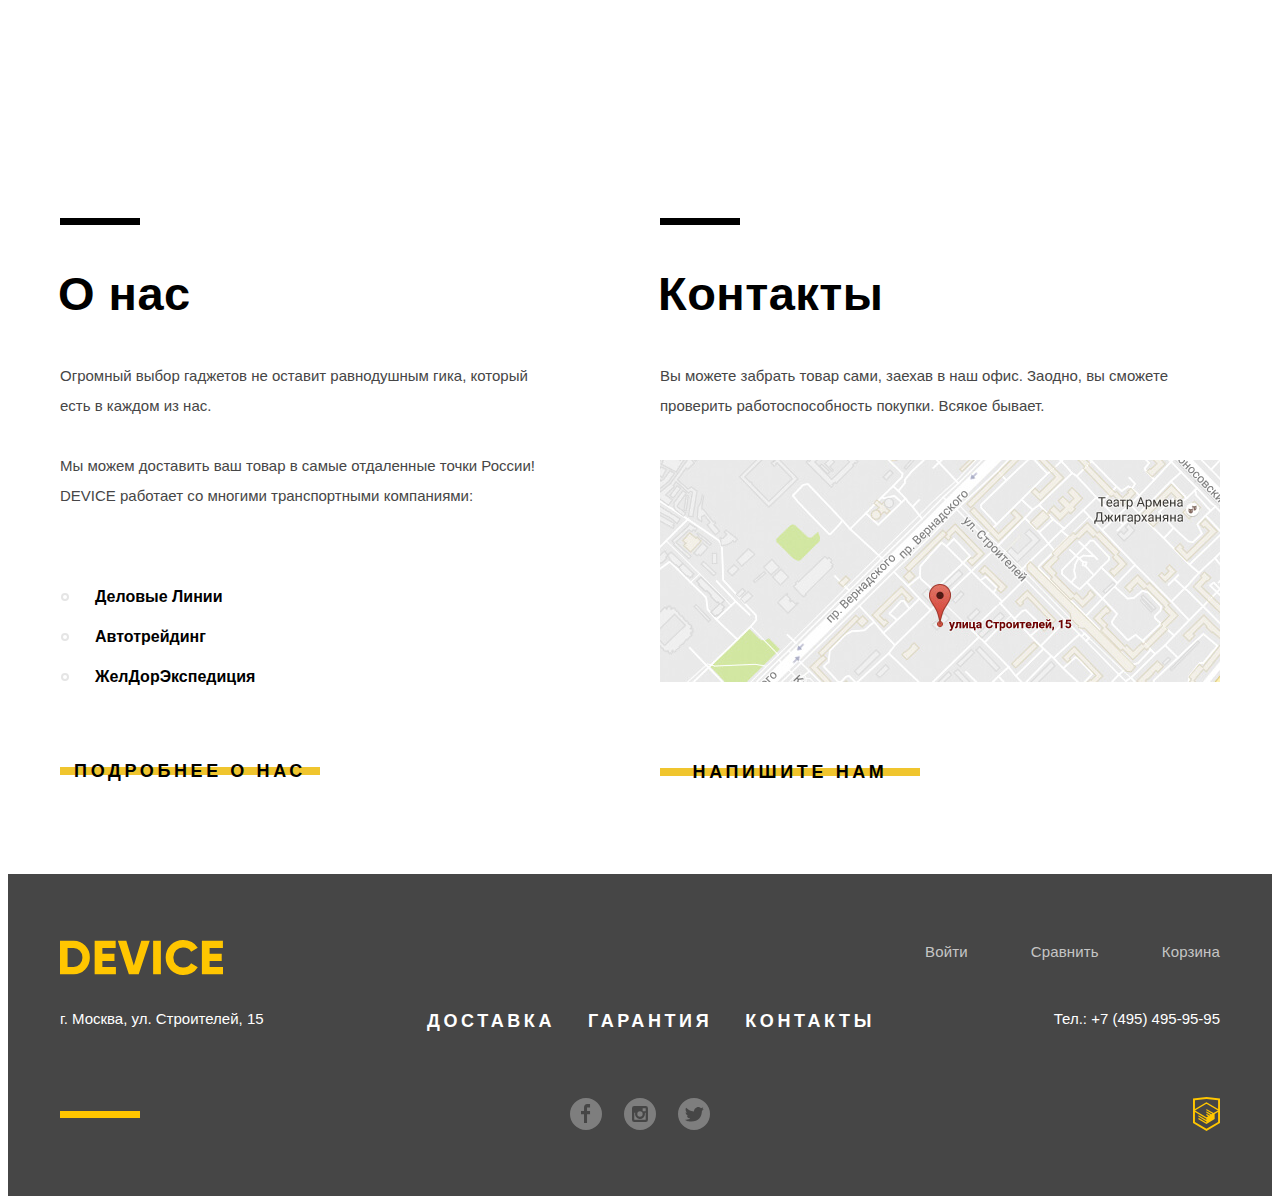
==== commit 4fbe459a: "Баг с выводом инпута в JS" ====
--- a/index.html
+++ b/index.html
@@ -291,11 +291,11 @@
         <h2>Контакты</h2>
         <p class="contacts-text">Вы можете забрать товар сами, заехав в наш офис. Заодно, вы сможете проверить работоспособность покупки. Всякое бывает.</p>
         <p class="contacts-map">
-          <a href="map.html">
+          <a class="map-link" href="map.html">
             <img src="img/map.jpg" width="560" height="222" alt="Карта офиса по адресу улица Строителей, 15">
           </a>
         </p>
-        <a class="btn" href="contact-form.html">Напишите нам</a>
+        <a class="btn form-link" href="contact-form.html">Напишите нам</a>
       </section>
     </div>
   </main>
@@ -366,21 +366,25 @@
   <section class="modal modal-form">
     <h2 class="visually-hidden">Напишите нам</h2>
     <form class="feedback-form" action="https://echo.htmlacademy.ru" method="post">
-      <p class="form-group">
-        <label for="contact-name">Ваше имя:</label>
-        <input type="text" name="name" id="contact-name" placeholder="Имя Фамилия">
-      </p>
-      <p class="form-group">
-        <label for="contact-email">Ваш e-mail:</label>
-        <input type="email" name="email" id="contact-email" placeholder="email@example.com">
-      </p>
+      <div class="form-row">
+        <p class="form-group">
+          <label for="contact-name">Ваше имя:</label>
+          <input type="text" name="name" id="contact-name" placeholder="Имя Фамилия">
+        </p>
+        <p class="form-group">
+          <label for="contact-email">Ваш e-mail:</label>
+          <input type="email" name="email" id="contact-email" placeholder="email@example.com">
+        </p>
+      </div>
       <p class="form-group">
         <label for="contact-message">Текст письма:</label>
         <textarea name="message" id="contact-message" placeholder="В свободной форме"></textarea>
       </p>
       <button class="btn" type="submit">Отправить</button>
     </form>
-    <button class="modal-close" type="button">Закрыть</button>
+    <button class="modal-close" type="button">
+      <span class="visually-hidden">Закрыть</span>
+    </button>
   </section>
 
   <section class="modal modal-map">
@@ -388,9 +392,12 @@
     <p>
       <img src="img/map-big.jpg" width="960" height="559" alt="Карта офиса по адресу улица Строителей, 15">
     </p>
-    <button class="modal-close" type="button">Закрыть</button>
+    <button class="modal-close" type="button">
+      <span class="visually-hidden">Закрыть</span>
+    </button>
   </section>
 
+  <script src="js/script.js"></script>
 </body>
 
 </html>
--- a/css/style.css
+++ b/css/style.css
@@ -95,6 +95,7 @@
 
 .btn {
   position: relative;
+  z-index: 1;
 
   display: inline-block;
   width: 260px;
@@ -146,7 +147,7 @@
 /* Header styles */
 
 .inner-page .main-header {
-  margin-bottom: 44px;
+  margin-bottom: 37px;
 }
 
 .main-nav {
@@ -302,6 +303,8 @@
 }
 
 .user-nav {
+  display: flex;
+  flex-wrap: wrap;
   margin: 0;
   margin-top: 8px;
   padding: 0;
@@ -315,8 +318,20 @@
   background-position: left center;
 }
 
+a.logout-link {
+  margin-left: 20px;
+
+  color: rgba(0, 0, 0, 0.3);
+}
+
+a.logout-link:hover,
+a.logout-link:focus {
+  color: rgba(0, 0, 0, 0.6);
+}
+
 .shop-nav {
   display: flex;
+  flex-wrap: wrap;
   margin: 0;
   margin-top: 8px;
   margin-left: auto;
@@ -1028,20 +1043,22 @@
 
 .page-title {
   margin: 0;
-  margin-bottom: 30px;
-  margin-left: 60px;
+  margin-bottom: 25px;
+  margin-left: 59px;
 
   font-weight: 800;
   font-size: 47px;
   line-height: 48px;
   font-family: "Gilroy", "Verdana", sans-serif;
   color: #000000;
-  letter-spacing: 0.47px;
+  letter-spacing: 0.67px;
 }
 
 .breadcrumbs {
-  margin: 0;
-  margin-bottom: 50px;
+  display: flex;
+  flex-wrap: wrap;
+  margin: 0;
+  margin-bottom: 45px;
   margin-left: 60px;
   padding: 0;
 
@@ -1055,6 +1072,14 @@
   letter-spacing: 0.14px;
 }
 
+.breadcrumbs li:not(:last-child) {
+  padding-right: 37px;
+
+  background-image: url("../img/icon-breadcrumbs-arrow.svg");
+  background-repeat: no-repeat;
+  background-position: right 17px top 8px;
+}
+
 .breadcrumbs a {
   color: inherit;
 }
@@ -1079,7 +1104,8 @@
 .filter-title-ghost {
   flex-shrink: 0;
   width: 328px;
-  padding-top: 30px;
+  padding-top: 23px;
+  padding-bottom: 23px;
   padding-left: 60px;
 
   font-weight: 800;
@@ -1088,21 +1114,23 @@
   font-family: "Gilroy", "Verdana", sans-serif;
   color: #000000;
   text-transform: uppercase;
-  letter-spacing: 3.2px;
+  letter-spacing: 3.7px;
 
   background-color: #d9d9d9;
 }
 
 .sorting {
   display: flex;
+  align-items: baseline;
   flex-grow: 1;
-  padding-top: 30px;
-  padding-left: 74px;
+  padding-top: 16px;
+  padding-bottom: 22px;
+  padding-left: 72px;
 }
 
 .sorting h2 {
   margin: 0;
-  margin-right: 55px;
+  margin-right: 49px;
 
   font-weight: 800;
   font-size: 16px;
@@ -1110,22 +1138,28 @@
   font-family: "Gilroy", "Verdana", sans-serif;
   color: #000000;
   text-transform: uppercase;
-  letter-spacing: 3.2px;
+  letter-spacing: 3.7px;
 }
 
 .sorting-list {
   display: flex;
-  width: 460px;
+  flex-wrap: wrap;
+  width: 500px;
   margin: 0;
   padding: 0;
 
   list-style: none;
+}
+
+.sorting-list li {
+  margin-right: 29px;
 }
 
 .sorting-list a {
   font-size: 14px;
   line-height: 18px;
   color: rgba(0, 0, 0, 0.3);
+  letter-spacing: 0.3px;
 }
 
 .sorting-list a:hover,
@@ -1139,7 +1173,9 @@
 }
 
 .sorting-arrows {
-  margin: 0;
+  display: flex;
+  margin: 0;
+  margin-right: -6px;
   margin-left: auto;
   padding: 0;
 
@@ -1147,6 +1183,13 @@
 }
 
 .sorting-arrows a {
+  position: relative;
+  top: 7px;
+
+  display: block;
+  width: 23px;
+  height: 23px;
+
   opacity: 0.2;
 }
 
@@ -1160,6 +1203,33 @@
   opacity: 1;
 }
 
+.sorting-arrows a::before {
+  content: "";
+  position: absolute;
+  top: 50%;
+  left: 50%;
+
+  transform: translate(-50%, -50%);
+}
+
+.sorting-arrows .arrow-asc {
+  margin-right: 8px;
+}
+
+.sorting-arrows .arrow-asc::before {
+  border-top: none;
+  border-right: 5px solid transparent;
+  border-bottom: 10px solid #000000;
+  border-left: 5px solid transparent;
+}
+
+.sorting-arrows .arrow-desc::before {
+  border-top: 10px solid #000000;
+  border-right: 5px solid transparent;
+  border-bottom: none;
+  border-left: 5px solid transparent;
+}
+
 .catalog-main {
   background-image: linear-gradient(to right, #ebebeb 29%, transparent 29%);
 }
@@ -1171,43 +1241,195 @@
 .filter {
   flex-shrink: 0;
   width: 328px;
+  padding-top: 69px;
+  padding-right: 68px;
+  padding-left: 59px;
 
   background-color: #ebebeb;
 }
 
-.filter-fieldset-wrap {
-  border-top: 2px solid #000000;
-}
-
-.filter fieldset {
+.field-group {
+  margin: 0;
+  margin-bottom: 31px;
+  padding: 0;
+
   border: none;
 }
 
 .filter legend {
+  width: 100%;
+  margin-bottom: 18px;
+  padding-top: 10px;
+
   font-weight: 800;
   font-size: 18px;
   line-height: 24px;
   font-family: "Gilroy", "Verdana", sans-serif;
   color: #000000;
   letter-spacing: 0.18px;
+
+  border-top: 2px solid #000000;
+}
+
+.price-group {
+  margin-bottom: 34px;
+}
+
+.price-group legend {
+  margin-bottom: 35px;
+}
+
+.range-controls {
+  position: relative;
+  margin-bottom: 9px;
+}
+
+.range-controls .scale {
+  height: 2px;
+
+  background-color: #dbdbdb;
+}
+
+.range-controls .bar {
+  width: 54%;
+  height: 2px;
+
+  background-color: #91c92f;
+}
+
+.range-toggle {
+  position: absolute;
+  top: -10px;
+
+  width: 20px;
+  height: 20px;
+
+  background-color: #ababab;
+  border: 8px solid #ffffff;
+  border-radius: 50%;
+  box-shadow: 0 2px 1px #dadada;
+  cursor: pointer;
+
+  transition: 0.3s ease;
+}
+
+.range-toggle:hover {
+  background-color: #797979;
+}
+
+.range-toggle:active {
+  transform: scale(1.2);
+}
+
+.range-toggle-min {
+  left: -5px;
+}
+
+.range-toggle-max {
+  left: 54%;
+}
+
+.price-controls {
+  display: flex;
+}
+
+.price-controls label {
+  width: 50%;
+
+  font-weight: 300;
+  font-size: 14px;
+  line-height: 24px;
+  font-family: "Gilroy", "Verdana", sans-serif;
+  color: rgba(0, 0, 0, 0.2);
+
+  cursor: pointer;
+}
+
+.price-controls input {
+  width: 70%;
+
+  color: inherit;
+
+  background-color: transparent;
+  border: none;
 }
 
 .filter-list {
+  margin: 0;
+  padding: 0;
+
   list-style: none;
 }
 
 .filter-label {
+  position: relative;
+
+  display: block;
+  padding-left: 38px;
+
   font-size: 14px;
   line-height: 40px;
   color: #000000;
   letter-spacing: 0.14px;
+
+  cursor: pointer;
+  user-select: none;
+}
+
+.filter-label::before {
+  content: "";
+  position: absolute;
+  top: 7px;
+  left: 0;
+
+  background-repeat: no-repeat;
+  background-position: 0 0;
+  background-size: contain;
+}
+
+.filter-label:hover::before {
+  opacity: 0.6;
+}
+
+.filter-checkbox + .filter-label::before,
+.filter-checkbox:checked + .filter-label:active::before {
+  width: 27px;
+  height: 23px;
+  background-image: url("../img/checkbox-off.svg");
+}
+
+.filter-checkbox:checked + .filter-label::before,
+.filter-checkbox:not(:checked) + .filter-label:active::before {
+  background-image: url("../img/checkbox-on.svg");
+}
+
+.filter-radio + .filter-label::before,
+.filter-radio:checked + .filter-label:active::before {
+  width: 25px;
+  height: 25px;
+  background-image: url("../img/radio-off.svg");
+}
+
+.filter-radio:checked + .filter-label::before,
+.filter-radio:not(:checked) + .filter-label:active::before {
+  background-image: url("../img/radio-on.svg");
+}
+
+.filter-input:focus + .filter-label::before {
+  outline: thin dotted;
+  outline: 5px auto -webkit-focus-ring-color;
 }
 
 .filter-input:disabled + .filter-label {
-  color: #a6a6a6;
+  opacity: 0.25;
+}
+
+.filter .btn {
+  width: 100%;
 }
 
 .catalog {
+  width: 100%;
   margin-top: 69px;
   margin-left: 72px;
 }
@@ -1234,13 +1456,47 @@
   margin-bottom: 40px;
 }
 
-.product-title h3 {
-  font-weight: 800;
-  font-size: 18px;
-  line-height: 24px;
-  font-family: "Gilroy", "Verdana", sans-serif;
-  color: #000000;
-  letter-spacing: 0.18px;
+.product-image-wrapper {
+  position: relative;
+
+  cursor: pointer;
+}
+
+.product-image {
+  margin: 0;
+  margin-bottom: 32px;
+}
+
+.product-image img {
+  display: block;
+}
+
+.product-buttons {
+  position: absolute;
+  top: 0;
+  right: 0;
+  bottom: 0;
+  left: 0;
+
+  display: flex;
+  flex-direction: column;
+  justify-content: center;
+  align-items: center;
+
+  background-color: rgba(238, 238, 238, 0.7);
+  opacity: 0;
+
+  transition: 0.3s ease;
+}
+
+.product-buttons:hover {
+  opacity: 1;
+}
+
+.btn-product {
+  width: 200px;
+  margin-top: 45px;
+  margin-bottom: 6px;
 }
 
 .btn-compare {
@@ -1259,7 +1515,40 @@
   color: rgba(0, 0, 0, 0.2);
 }
 
-.product-price b {
+.product-price-wrapper {
+  display: flex;
+  justify-content: space-between;
+  align-items: baseline;
+}
+
+.product-title {
+  width: 260px;
+
+  color: #000000;
+}
+
+.product-title:hover,
+.product-title:focus {
+  color: rgba(0, 0, 0, 0.6);
+}
+
+.product-title:active {
+  color: rgba(0, 0, 0, 0.3);
+}
+
+.product-title h3 {
+  margin: 0;
+
+  font-weight: 800;
+  font-size: 18px;
+  line-height: 24px;
+  font-family: "Gilroy", "Verdana", sans-serif;
+  letter-spacing: 0.18px;
+}
+
+.product-price {
+  flex-shrink: 0;
+
   font-weight: 300;
   font-size: 16px;
   line-height: 24px;
@@ -1267,11 +1556,29 @@
   letter-spacing: 0.16px;
 }
 
+.product-new .product-image-wrapper::before {
+  content: "";
+  position: absolute;
+  top: 29px;
+  right: 26px;
+
+  width: 61px;
+  height: 61px;
+
+  background-image: url(../img/label-new.png);
+  background-repeat: no-repeat;
+  background-position: 0 0;
+}
+
 .pagination {
   display: flex;
-  margin: 0;
+  justify-content: space-between;
+  align-items: baseline;
+
+  margin: 0;
+  margin-top: -4px;
   margin-bottom: 77px;
-  padding: 18px 30px;
+  padding: 0;
 
   list-style: none;
 
@@ -1279,29 +1586,57 @@
 }
 
 .pagination a {
+  display: block;
+
   font-weight: 800;
   font-size: 16px;
   line-height: 24px;
   font-family: "Gilroy", "Verdana", sans-serif;
+  text-align: center;
   text-transform: uppercase;
   letter-spacing: 3.2px;
 }
 
 .pagination-word {
+  width: 129px;
+  padding-top: 24px;
+  padding-bottom: 22px;
+
   color: #000000;
 }
 
-.pagination-word:hover,
-.pagination-word:focus {
+.pagination-word[href] {
+  cursor: pointer;
+}
+
+.pagination-word[href]:hover,
+.pagination-word[href]:focus {
   background-color: #d9d9d9;
 }
 
-.pagination-word:active {
+.pagination-word[href]:active {
   color: rgba(0, 0, 0, 0.3);
 }
 
+.pagination-numbers ul {
+  display: flex;
+  flex-wrap: wrap;
+  justify-content: center;
+  width: 450px;
+  margin: 0;
+  padding: 0;
+
+  list-style: none;
+}
+
 .pagination-number {
+  padding: 14px;
+  
   color: rgba(0, 0, 0, 0.3);
+}
+
+.pagination-number[href] {
+  cursor: pointer;
 }
 
 .pagination-number:hover,
@@ -1388,8 +1723,18 @@
   color: rgba(255, 255, 255, 0.3);
 }
 
+.footer-user-nav {
+  display: flex;
+}
+
 .footer-user-link {
   padding-left: 26px;
+}
+
+a.footer-user-logout {
+  margin-left: 19px;
+  
+  color: rgba(255, 255, 255, 0.3);
 }
 
 .footer-compare-link {
@@ -1567,7 +1912,8 @@
 
   background-image: url("../img/logo-html-academy.svg");
   background-repeat: no-repeat;
-  background-position: center;
+  background-position: 0 0;
+  background-size: 27px 34px;
 }
 
 .social-list a:hover,
@@ -1585,7 +1931,101 @@
   opacity: 0.3;
 }
 
+@keyframes bounce {
+  0% {
+    transform: translateY(-2000px);
+  }
+
+  70% {
+    transform: translateY(30px);
+  }
+
+  90% {
+    transform: translateY(-10px);
+  }
+
+  100% {
+    transform: translateY(0);
+  }
+}
+
+@keyframes shake {
+  0%,
+  100% {
+    transform: translateX(0);
+  }
+
+  10%,
+  30%,
+  50%,
+  70%,
+  90% {
+    transform: translateX(-10px);
+  }
+
+  20%,
+  40%,
+  60%,
+  80% {
+    transform: translateX(10px);
+  }
+}
+
+.modal {
+  position: fixed;
+  top: 50%;
+  left: 50%;
+  z-index: 50;
+
+  display: none;
+  width: 960px;
+  margin-top: -280px;
+  margin-left: -480px;
+
+  background-color: #ffffff;
+  box-shadow: 0 10px 20px 0 rgba(4, 6, 6, 0.2);
+  /* transform: translate(-50%, -50%); */
+}
+
+.modal-show {
+  display: block;
+
+  animation: bounce 0.6s;
+}
+
+.modal-form {
+  padding-top: 93px;
+  padding-left: 100px;
+  padding-bottom: 79px;
+  padding-right: 100px;
+}
+
+.modal-error {
+  animation: shake 0.6s;
+}
+
+.form-row {
+  display: flex;
+  justify-content: space-between;
+}
+
+.form-group {
+  margin: 0;
+  margin-bottom: 33px;
+}
+
+.feedback-form > .form-group:last-of-type {
+  margin-bottom: 40px;
+}
+
+.form-row .form-group {
+  width: 360px;
+}
+
 .form-group label {
+  display: block;
+  margin-bottom: 7px;
+
   font-weight: 800;
   font-size: 18px;
   line-height: 24px;
@@ -1595,9 +2035,21 @@
 
 .form-group input,
 .form-group textarea {
+  display: block;
+  width: 100%;
+  padding: 14px 16px;
+
+  font-size: 14px;
+
   background-color: #f2f2f2;
   border: 3px solid #f2f2f2;
   outline: none;
+}
+
+.form-group textarea {
+  max-width: 760px;
+  min-width: 760px;
+  min-height: 156px;
 }
 
 .form-group input:hover,
@@ -1617,8 +2069,34 @@
   border: 3px solid #f6dada;
 }
 
+.feedback-form .btn {
+  width: 200px;
+}
+
+.modal-map p {
+  margin: 0;
+}
+
+.modal-map img {
+  display: block;
+  width: 960px;
+  height: 559px;
+}
+
 .modal-close {
+  position: absolute;
+  top: 22px;
+  right: 22px;
+
+  display: block;
+  width: 55px;
+  height: 55px;
+  padding: 0;
+
   background-color: transparent;
+  background-image: url(../img/icon-modal-close.svg);
+  background-repeat: no-repeat;
+  background-position: 0 0;
   border: none;
   cursor: pointer;
   opacity: 0.5;
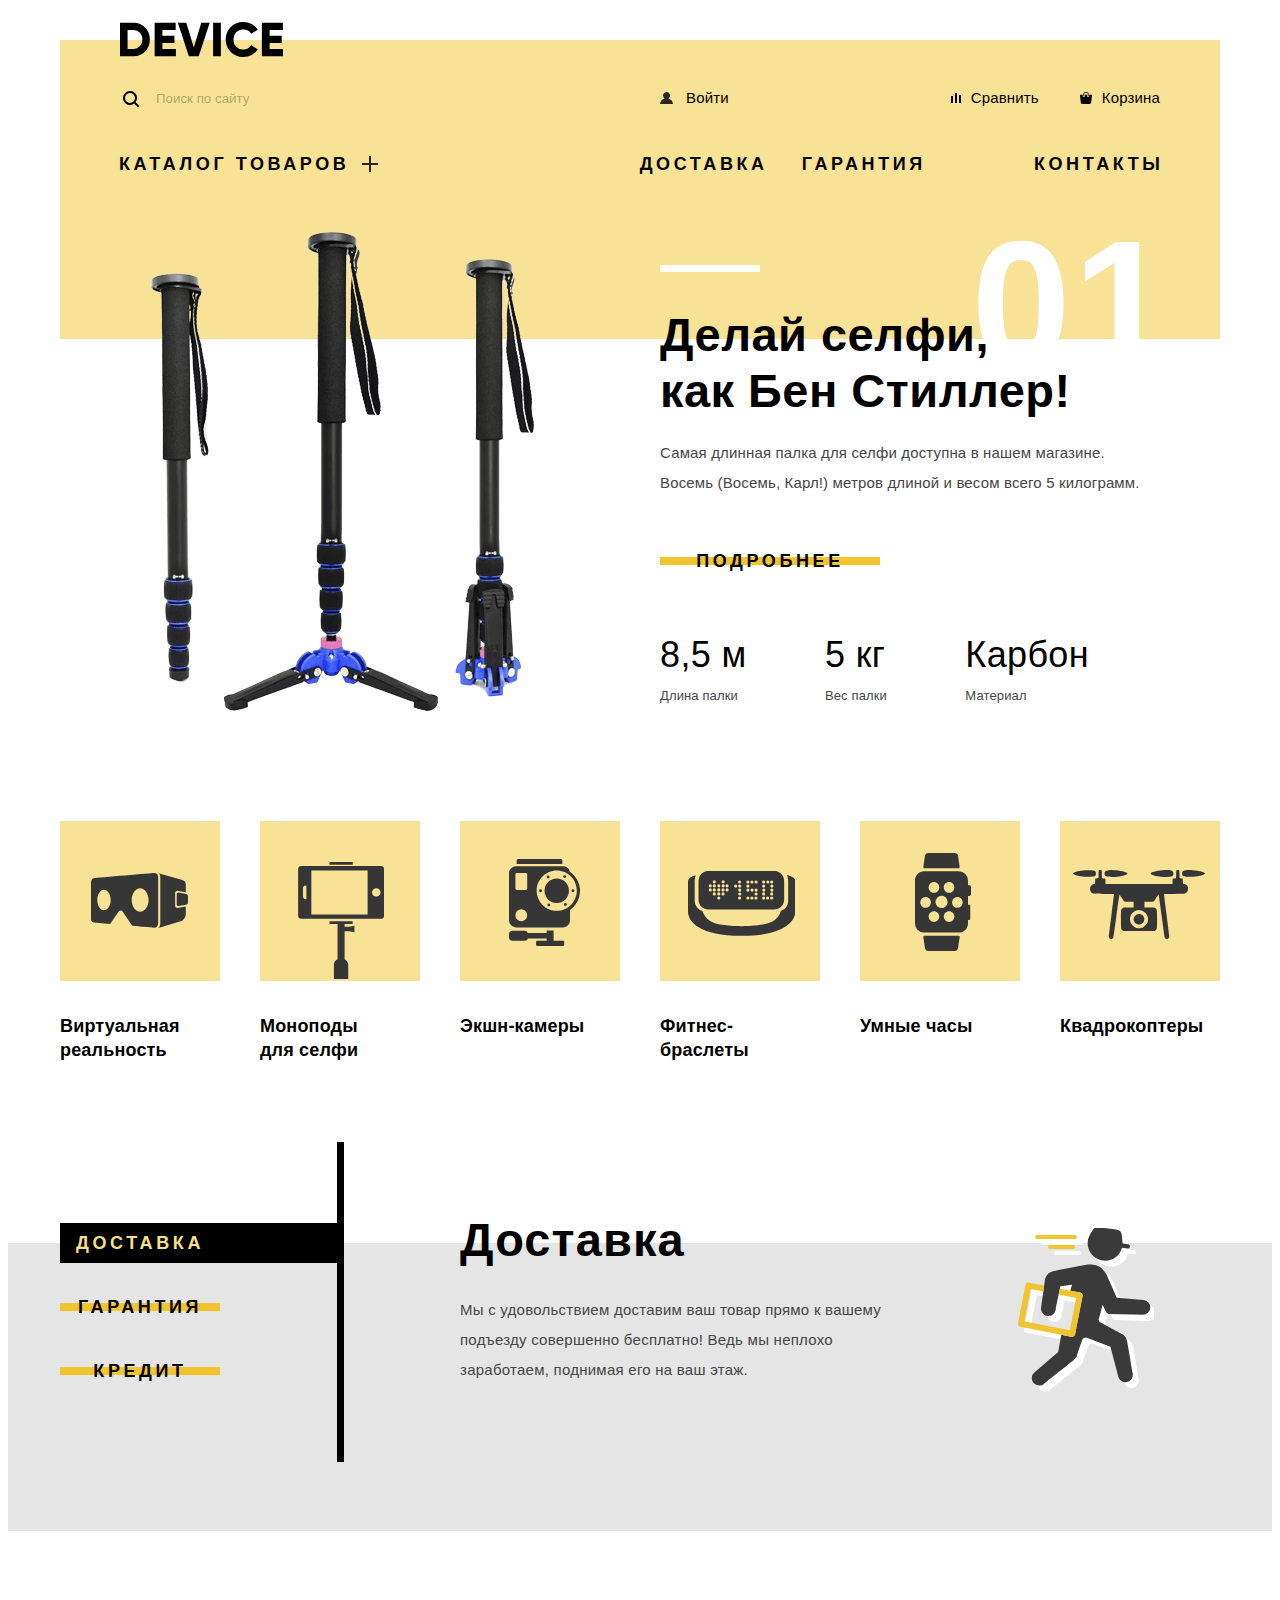
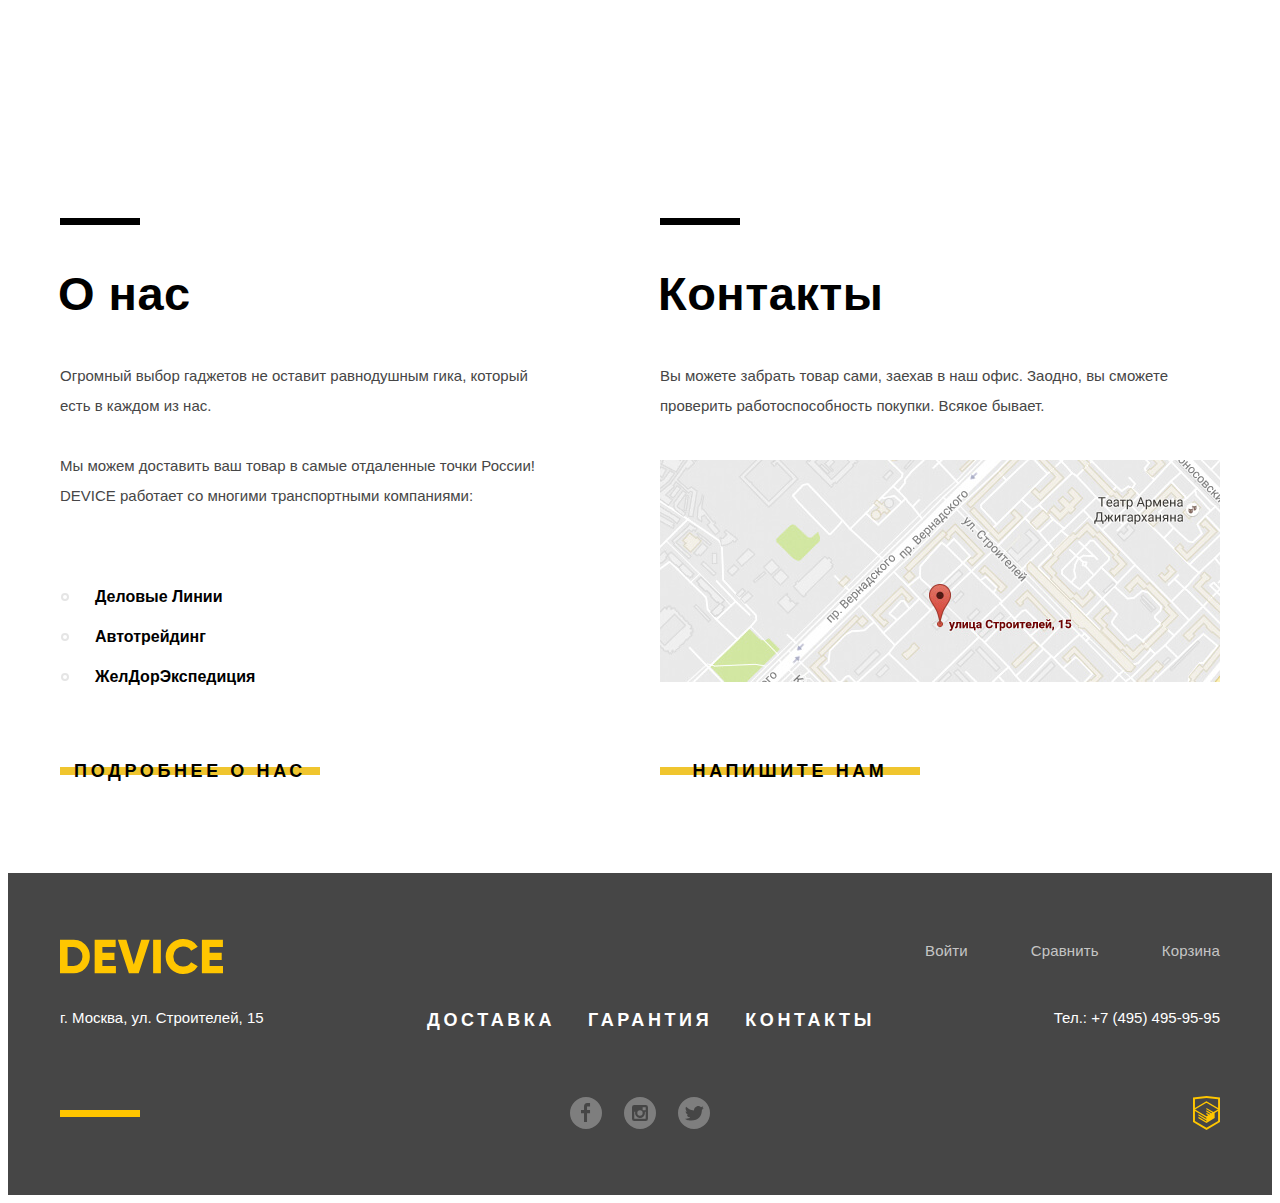
==== commit 03551d5d: "Добавляет правки после первой проверки" ====
--- a/index.html
+++ b/index.html
@@ -5,7 +5,7 @@
   <meta charset="utf-8">
   <title>Девайс - интернет-магазин гаджетов</title>
   <link rel="stylesheet" href="css/normalize.css">
-  <link rel="stylesheet" href="css/style.css">
+  <link rel="stylesheet" href="css/style.min.css">
 </head>
 
 <body>
@@ -70,9 +70,9 @@
       <h2 class="visually-hidden">Популярные товары</h2>
 
       <div class="popular-slider">
-        <input class="visually-hidden" type="radio" id="popular-1" name="popular-toggle" checked>
-        <input class="visually-hidden" type="radio" id="popular-2" name="popular-toggle">
-        <input class="visually-hidden" type="radio" id="popular-3" name="popular-toggle">
+        <input class="popular-1 visually-hidden" type="radio" id="popular-1" name="popular-toggle" checked>
+        <input class="popular-2 visually-hidden" type="radio" id="popular-2" name="popular-toggle">
+        <input class="popular-3 visually-hidden" type="radio" id="popular-3" name="popular-toggle">
         
         <div class="popular-controls">
           <label for="popular-1">
@@ -98,8 +98,7 @@
                 как Бен Стиллер! 
               </p>
               <p class="popular-description">
-                Самая длинная палка для селфи доступна в нашем магазине.<br>
-                Восемь (Восемь, Карл!) метров длиной и весом всего 5 килограмм.
+                Самая длинная палка для селфи доступна в нашем магазине. Восемь (Восемь, Карл!) метров длиной и весом всего 5 килограмм.
               </p>
               <ul class="popular-definition">
                 <li>
@@ -130,8 +129,7 @@
                 правильно! 
               </p>
               <p class="popular-description">
-                Мотивирующие фитнес-браслеты помогут найти в себе силы<br>
-                не пропускать занятия и соблюдать диету.
+                Мотивирующие фитнес-браслеты помогут найти в себе силы не пропускать занятия и соблюдать диету.
               </p>
               <ul class="popular-definition">
                 <li>
@@ -154,8 +152,7 @@
                 жалит как пчела!
               </p>
               <p class="popular-description">
-                Этот обычный, на первый взгляд, квадрокоптер оснащен<br>
-                мощным лазером, замаскированным под стандартную камеру.
+                Этот обычный, на первый взгляд, квадрокоптер оснащен мощным лазером, замаскированным под стандартную камеру.
               </p>
               <ul class="popular-definition">
                 <li>
@@ -213,9 +210,9 @@
     <section class="services">
       <h2 class="visually-hidden">Услуги</h2>
       <div class="services-slider container">
-        <input class="visually-hidden" type="radio" id="delivery" name="services-toggle" checked>
-        <input class="visually-hidden" type="radio" id="guarantee" name="services-toggle">
-        <input class="visually-hidden" type="radio" id="credit" name="services-toggle">
+        <input class="delivery visually-hidden" type="radio" id="delivery" name="services-toggle" checked>
+        <input class="guarantee visually-hidden" type="radio" id="guarantee" name="services-toggle">
+        <input class="credit visually-hidden" type="radio" id="credit" name="services-toggle">
         
         <div class="services-controls">
           <label class="btn service-btn" for="delivery">Доставка</label>
@@ -224,20 +221,20 @@
         </div>
 
         <ul class="services-list">
-          <li class="service-item" id="delivery-slide">
+          <li class="service-item service-item-delivery" id="delivery-slide">
             <h3>Доставка</h3>
             <p>
               Мы с удовольствием доставим ваш товар прямо к вашему подъезду совершенно бесплатно! Ведь мы неплохо заработаем, поднимая его на ваш этаж.
             </p>
           </li>
-          <li class="service-item" id="guarantee-slide">
+          <li class="service-item service-item-guarantee" id="guarantee-slide">
             <h3>Гарантия</h3>
             <p>
               Если из-за возгорания купленного у нас товара у вас сгорит дом — не переживайте, мы выдадим вам новый.<br>
               Товар, не дом, конечно же.
             </p>
           </li>
-          <li class="service-item" id="credit-slide">
+          <li class="service-item service-item-credit" id="credit-slide">
             <h3>Кредит</h3>
             <p>
               Залезть в долговую яму стало проще! Кредитные консультанты подберут для вас наиболее выгодные<br>
@@ -389,15 +386,16 @@
 
   <section class="modal modal-map">
     <h2 class="visually-hidden">Как до нас добраться</h2>
+    <iframe src="https://www.google.com/maps/embed?pb=!1m18!1m12!1m3!1d2249.1123749473677!2d37.527429316086916!3d55.68703400452979!2m3!1f0!2f0!3f0!3m2!1i1024!2i768!4f13.1!3m3!1m2!1s0x46b54cf65f5c8955%3A0x694710ccd55501e!2z0YPQuy4g0KHRgtGA0L7QuNGC0LXQu9C10LksIDE1LCDQnNC-0YHQutCy0LAsIDExOTMxMQ!5e0!3m2!1sru!2sru!4v1582360451248!5m2!1sru!2sru" width="960" height="559" allowfullscreen=""></iframe>
     <p>
-      <img src="img/map-big.jpg" width="960" height="559" alt="Карта офиса по адресу улица Строителей, 15">
+      <img src="img/map-big.jpg" width="960" height="559" alt="Карта офиса по адресу г. Москва ул. Строителей, 15">
     </p>
     <button class="modal-close" type="button">
       <span class="visually-hidden">Закрыть</span>
     </button>
   </section>
 
-  <script src="js/script.js"></script>
+  <script src="js/script.min.js"></script>
 </body>
 
 </html>
--- a/css/style.min.css
+++ b/css/style.min.css
@@ -0,0 +1 @@
+@-webkit-keyframes bounce{0%{-webkit-transform:translateY(-2000px);transform:translateY(-2000px)}70%{-webkit-transform:translateY(30px);transform:translateY(30px)}90%{-webkit-transform:translateY(-10px);transform:translateY(-10px)}to{-webkit-transform:translateY(0);transform:translateY(0)}}@keyframes bounce{0%{-webkit-transform:translateY(-2000px);transform:translateY(-2000px)}70%{-webkit-transform:translateY(30px);transform:translateY(30px)}90%{-webkit-transform:translateY(-10px);transform:translateY(-10px)}to{-webkit-transform:translateY(0);transform:translateY(0)}}@-webkit-keyframes shake{0%,to{-webkit-transform:translateX(0);transform:translateX(0)}10%,30%,50%,70%,90%{-webkit-transform:translateX(-10px);transform:translateX(-10px)}20%,40%,60%,80%{-webkit-transform:translateX(10px);transform:translateX(10px)}}@keyframes shake{0%,to{-webkit-transform:translateX(0);transform:translateX(0)}10%,30%,50%,70%,90%{-webkit-transform:translateX(-10px);transform:translateX(-10px)}20%,40%,60%,80%{-webkit-transform:translateX(10px);transform:translateX(10px)}}@font-face{font-style:normal;font-weight:300;font-family:"Open Sans";src:local("Open Sans Light"),local("OpenSans-Light"),url(../fonts/opensanslight.woff2) format("woff2"),url(../fonts/opensanslight.woff) format("woff")}@font-face{font-style:normal;font-weight:400;font-family:"Open Sans";src:local("Open Sans Regular"),local("OpenSans-Regular"),url(../fonts/opensans.woff2) format("woff2"),url(../fonts/opensans.woff) format("woff")}@font-face{font-style:normal;font-weight:300;font-family:Gilroy;src:local("Gilroy Light"),local("Gilroy-Light"),url(../fonts/gilroylight.woff2) format("woff2"),url(../fonts/gilroylight.woff) format("woff")}@font-face{font-style:normal;font-weight:800;font-family:Gilroy;src:local("Gilroy ExtraBold"),local("Gilroy-ExtraBold"),url(../fonts/gilroyextrabold.woff2) format("woff2"),url(../fonts/gilroyextrabold.woff) format("woff")}html{box-sizing:border-box}*,::after,::before{box-sizing:inherit}body{font-weight:300;font-size:15px;line-height:30px;font-family:"Open Sans","Tahoma",sans-serif;color:#464646;letter-spacing:.15px;background-color:#fff}a{text-decoration:none}img{max-width:100%;height:auto}.visually-hidden{position:absolute;width:1px;height:1px;margin:-1px;padding:0;overflow:hidden;white-space:nowrap;border:0;clip:rect(0 0 0 0);-webkit-clip-path:inset(100%);clip-path:inset(100%)}.container{width:1200px;margin:0 auto;padding:0 20px}.btn{position:relative;z-index:1;display:inline-block;width:260px;padding:8px 12px;font-weight:800;font-size:18px;line-height:24px;font-family:"Gilroy","Verdana",sans-serif;vertical-align:top;text-align:center;color:#000;text-transform:uppercase;text-decoration:none;letter-spacing:3.6px;background-color:transparent;border:0;cursor:pointer}.btn::before{content:"";position:absolute;top:50%;right:0;left:0;z-index:-1;height:8px;margin-top:-4px;background-color:#f0c52e;-webkit-transition:.3s ease;transition:.3s ease}.btn:focus::before,.btn:hover::before{top:4px;height:100%}.btn:active,.category-item a:active h3{color:rgba(0,0,0,.3)}.inner-page .main-header{margin-bottom:37px}.main-nav{position:relative;display:-webkit-box;display:flex;-webkit-box-orient:vertical;-webkit-box-direction:normal;flex-direction:column;margin-top:40px;padding-right:60px;padding-bottom:50px;padding-left:60px;background-color:#f7e296}.main-nav ul{list-style:none}.main-nav a{display:inline-block;vertical-align:top;color:#000}.main-header-logo{width:163px;height:35px;margin-top:-18px;margin-bottom:18px}.main-header-logo[href]:focus,.main-header-logo[href]:hover{opacity:.6}.main-header-logo[href]:active{opacity:.3}.header-row,.search-form{display:-webkit-box;display:flex}.header-row{height:49px;margin-bottom:28px}.search-form{width:441px;margin-right:99px}.input-search{-webkit-box-flex:1;flex-grow:1;padding-left:36px;background-color:transparent;background-image:url(../img/icon-search.svg);background-repeat:no-repeat;background-position:3px center;border:0;border-bottom:2px solid transparent;outline:0}.input-search::-webkit-input-placeholder{color:rgba(0,0,0,.3)}.input-search::-moz-placeholder{color:rgba(0,0,0,.3)}.input-search:-ms-input-placeholder,.input-search::-ms-input-placeholder{color:rgba(0,0,0,.3)}.input-search::placeholder{color:rgba(0,0,0,.3)}.input-search:focus:-ms-input-placeholder,.input-search:hover:-ms-input-placeholder{color:rgba(0,0,0,.6)}.input-search:focus::-webkit-input-placeholder,.input-search:hover::-webkit-input-placeholder{color:rgba(0,0,0,.6)}.input-search:focus::-moz-placeholder,.input-search:hover::-moz-placeholder{color:rgba(0,0,0,.6)}.input-search:focus::-ms-input-placeholder,.input-search:hover::-ms-input-placeholder{color:rgba(0,0,0,.6)}.input-search:focus::placeholder,.input-search:hover::placeholder{color:rgba(0,0,0,.6)}.input-search:focus{border-bottom:2px solid #000}.input-search:not(:placeholder-shown){border-bottom:2px solid #000}.btn-search{width:85px;color:#000;background-color:transparent;border:2px solid #000;visibility:hidden;cursor:pointer;opacity:0}.input-search:focus+.btn-search{visibility:visible;opacity:1}.input-search:not(:placeholder-shown)+.btn-search{visibility:visible;opacity:1}.btn-search:focus,.btn-search:hover{color:#fff;background-color:#000;visibility:visible;opacity:1}.btn-search:active{color:rgba(255,255,255,.3)}.user-nav{display:-webkit-box;display:flex;flex-wrap:wrap;margin:8px 0 0;padding:0}.user-link{padding-left:26px;background-image:url(../img/icon-user.svg);background-repeat:no-repeat;background-position:left center}a.logout-link{margin-left:20px;color:rgba(0,0,0,.3)}a.logout-link:focus,a.logout-link:hover{color:rgba(0,0,0,.6)}.shop-nav{display:-webkit-box;display:flex;flex-wrap:wrap;margin:8px 0 0 auto;padding:0}.shop-link{background-repeat:no-repeat;background-position:left center}.compare-link{margin-right:41px;padding-left:20px;background-image:url(../img/icon-compare.svg)}.cart-link{padding-left:22px;background-image:url(../img/icon-cart.svg)}.shop-nav a:focus,.shop-nav a:hover,.user-nav a:focus,.user-nav a:hover{opacity:.6}.shop-nav a:active,.user-nav a:active{opacity:.3}.site-nav{display:-webkit-box;display:flex;flex-wrap:wrap;-webkit-box-pack:end;justify-content:flex-end;margin:0;padding:0}.site-nav a:focus,.site-nav a:hover{opacity:.6}.site-nav a:active{opacity:.3}.site-nav-item:nth-child(2){margin-right:34px;margin-left:auto}.site-nav-item:last-child{margin-right:-3.6px;margin-left:108px}.site-nav-item>a{display:block;font-weight:800;font-size:18px;line-height:24px;font-family:"Gilroy","Verdana",sans-serif;text-transform:uppercase;letter-spacing:3.6px}.catalog-nav-wrap{position:absolute;right:0;left:0;z-index:30;display:-webkit-box;display:flex;padding:21px 60px 34px;background-color:#f7e296;visibility:hidden;opacity:0}.catalog-nav-item:hover .catalog-nav-wrap{visibility:visible;opacity:1}.catalog-nav-item:focus-within .catalog-nav-wrap{visibility:visible;opacity:1}.catalog-nav-link{margin-left:-1px;padding-right:32px;background-image:url(../img/icon-plus.svg);background-repeat:no-repeat;background-position:right 3px center}.catalog-nav-list{width:200px;margin:0;padding:0}.catalog-nav-list:first-child{margin-right:39px}.catalog-nav-list a{line-height:36px}.popular{min-height:495px;margin-bottom:99px}.popular-slider{position:relative;min-height:495px}.popular-controls{position:absolute;right:62px;bottom:154px;z-index:20;display:-webkit-box;display:flex;font-size:0}.popular-controls label{position:relative;width:12px;height:12px;margin-right:21px;background-image:url(../img/slider-toggle.svg);background-repeat:no-repeat;background-position:0 0;background-size:contain;cursor:pointer}.popular-list{position:relative;margin:0;padding:0;list-style:none;background-image:linear-gradient(to bottom,#f7e296 113px,transparent 113px)}.popular-list::before{content:"";position:absolute;top:39px;left:600px;z-index:20;width:100px;height:7px;background-color:#fff}.popular-item{display:none}.popular-item::before{position:absolute;top:-12px;right:46px;z-index:1;font-weight:800;font-size:179px;line-height:179px;font-family:"Gilroy","Verdana",sans-serif;color:#fff;letter-spacing:1.79px}.popular-item-1::before{content:"01"}.popular-item-2::before{content:"02"}.popular-item-3::before{content:"03"}.popular-1:checked~.popular-list .popular-item-1,.popular-2:checked~.popular-list .popular-item-2,.popular-3:checked~.popular-list .popular-item-3{display:-webkit-box;display:flex}.popular-1:checked~.popular-controls label[for=popular-1],.popular-2:checked~.popular-controls label[for=popular-2],.popular-3:checked~.popular-controls label[for=popular-3]{background-image:url(../img/slider-toggle-active.svg)}.popular-1:focus~.popular-controls label[for=popular-1],.popular-2:focus~.popular-controls label[for=popular-2],.popular-3:focus~.popular-controls label[for=popular-3]{outline:thin dotted;outline:1px auto -webkit-focus-ring-color}.popular-image{position:relative;flex-shrink:0;width:560px;margin:0 40px 0 0;text-align:center}.popular-item:nth-child(1) .popular-image{top:2px;left:2px}.popular-item:nth-child(2) .popular-image{top:14px;left:8px}.popular-item:nth-child(3) .popular-image{top:67px;left:14px}.popular-info{position:relative;z-index:2;display:-webkit-box;display:flex;-webkit-box-orient:vertical;-webkit-box-direction:normal;flex-direction:column}.popular-title{margin-top:81px;margin-bottom:19px;font-weight:800;font-size:47px;line-height:56px;font-family:"Gilroy","Verdana",sans-serif;color:#000;letter-spacing:.47px}.popular-description{width:460px;margin:0 0 43px}.popular-item-1 .popular-description{width:490px}.popular-definition{display:-webkit-box;display:flex;-webkit-box-pack:justify;justify-content:space-between;-webkit-box-ordinal-group:3;order:2;margin:50px 0 0;padding:0;list-style:none}.popular-item:nth-child(1) .popular-definition{width:429px}.popular-item:nth-child(3) .popular-definition{width:274px}.popular-definition li{display:-webkit-box;display:flex;-webkit-box-orient:vertical;-webkit-box-direction:normal;flex-direction:column}.popular-definition h3{-webkit-box-ordinal-group:3;order:2;margin:0;font-weight:300;font-size:13px;line-height:20px;letter-spacing:.13px}.popular-definition p{margin:0 0 7px;font-weight:300;font-size:36px;line-height:48px;font-family:"Gilroy","Verdana",sans-serif;color:#000;letter-spacing:.36px}.popular-info .btn{align-self:flex-start;width:220px}.category{margin-bottom:80px}.category-list{display:-webkit-box;display:flex;flex-wrap:wrap;margin:0 -20px -60px;padding:0;list-style:none}.category-item{width:160px;margin-right:20px;margin-bottom:60px;margin-left:20px}.category-item a{position:relative;display:block}.category-item a::before{content:"";display:block;width:160px;height:160px;margin-bottom:33px;background-color:#f0c52e;opacity:.5}.category-item a:focus::before,.category-item a:hover::before{opacity:1}.category-item a::after{content:"";position:absolute;top:0;left:0;display:block;width:160px;height:160px;background-repeat:no-repeat;background-position:center}.category-item a[href^=vr]::after{background-image:url(../img/category-vr.svg);background-position:31px 52px}.category-item a[href^=catalog]::after{background-image:url(../img/category-monopods.svg);background-position:38px 41px}.category-item a[href^=cameras]::after{background-image:url(../img/category-cameras.svg);background-position:49px 38px}.category-item a[href^=bracelets]::after{background-image:url(../img/category-bracelets.svg);background-position:28px 50px}.category-item a[href^=watch]::after{background-image:url(../img/category-watch.svg);background-position:55px 32px}.category-item a[href^=quadcopters]::after{background-image:url(../img/category-quadcopters.svg);background-position:13px 49px}.category-item a:active::after{opacity:.3}.category-item h3{margin:0;font-weight:800;font-size:18px;line-height:24px;font-family:"Gilroy","Verdana",sans-serif;color:#000;letter-spacing:.18px}.services,.services .container{background-image:linear-gradient(to bottom,transparent 101px,#e5e5e5 101px)}.services .container{margin-bottom:94px;padding-bottom:69px;display:-webkit-box;display:flex}.services-controls{position:relative;z-index:1;flex-shrink:0;width:284px;margin-right:116px;padding-top:81px;padding-bottom:71px;border-right:7px solid #000}.service-btn{width:160px}.service-btn:not(:last-child){margin-bottom:24px}.services-list{-webkit-box-flex:1;flex-grow:1;margin:0;padding:74px 0 0;list-style:none;background-repeat:no-repeat}.delivery:checked~.services-list{background-image:url(../img/delivery.svg);background-position:top 86px right 66px}.guarantee:checked~.services-list{background-image:url(../img/guarantee.svg);background-position:top 62px right 46px}.credit:checked~.services-list{background-image:url(../img/credit.svg);background-position:top 62px right 70px}.service-item{display:none}.credit:checked~.services-list .service-item-credit,.delivery:checked~.services-list .service-item-delivery,.guarantee:checked~.services-list .service-item-guarantee{display:block}.credit:checked~.services-controls label[for=credit],.delivery:checked~.services-controls label[for=delivery],.guarantee:checked~.services-controls label[for=guarantee]{color:#f7e184}.credit:checked~.services-controls label[for=credit]::before,.delivery:checked~.services-controls label[for=delivery]::before,.guarantee:checked~.services-controls label[for=guarantee]::before{top:4px;right:-117px;height:100%;background-color:#000}.credit:focus~.services-controls label[for=credit],.delivery:focus~.services-controls label[for=delivery],.guarantee:focus~.services-controls label[for=guarantee]{color:#f7e184}.credit:focus~.services-controls label[for=credit]::before,.delivery:focus~.services-controls label[for=delivery]::before,.guarantee:focus~.services-controls label[for=guarantee]::before{top:4px;right:-117px;height:100%;background-color:#000;outline:thin dotted;outline:1px auto -webkit-focus-ring-color}.about h2,.about-list li,.contacts h2,.service-item h3{font-weight:800;font-family:"Gilroy","Verdana",sans-serif;color:#000}.service-item h3{margin:0 0 31px;font-size:47px;line-height:48px;letter-spacing:1.1px}.service-item p{width:455px;margin:0;letter-spacing:.25px}.company{margin-bottom:93px}.company-list{display:-webkit-box;display:flex;flex-wrap:wrap;margin:0 -20px -40px;padding:0;list-style:none}.company-item{margin-right:20px;margin-bottom:40px;margin-left:20px}.company-item a{display:block;width:260px;background-repeat:no-repeat;background-position:center}.company-item a[href^=dgi]{background-image:url(../img/logo-bg-dgi.jpg)}.company-item a[href^=sp-gadjets]{background-image:url(../img/logo-bg-sp-gadjets.jpg)}.company-item a[href^=gopro]{background-image:url(../img/logo-bg-gopro.jpg)}.company-item a[href^=vive]{background-image:url(../img/logo-bg-vive.jpg)}.company-item img{display:block;opacity:0;-webkit-transition:.3s ease;transition:.3s ease}.company-item a:hover img{opacity:1}.about-and-contacts{display:-webkit-box;display:flex;-webkit-box-pack:justify;justify-content:space-between;margin-bottom:82px}.about{width:475px}.contacts{width:560px}.about h2,.about-list li,.contacts h2{position:relative}.about h2,.contacts h2{left:-2px;margin:0 0 43px;font-size:47px;line-height:48px;letter-spacing:.47px}.about h2::before,.contacts h2::before{content:"";position:relative;left:2px;display:block;width:80px;height:7px;margin-bottom:45px;background-color:#000}.about p,.contacts p{margin:0;letter-spacing:0}.about p{margin-bottom:30px}.about-list{margin:66px 0 54px;padding:0;list-style:none}.about-list li{padding-left:35px;font-size:16px;line-height:40px;letter-spacing:0}.about-list li:before{content:"";position:absolute;top:16px;left:1px;display:block;width:8px;height:8px;border:2px solid #e5e5e5;border-radius:50%}p.contacts-text{margin-bottom:39px}p.contacts-map{margin-bottom:69px}.map-link,.map-link img,.modal-map img,.product-image img{display:block}.map-link{background-color:#eaeaea;width:560px;height:222px}.page-title{margin:0 0 25px 59px;font-weight:800;font-size:47px;line-height:48px;font-family:"Gilroy","Verdana",sans-serif;color:#000;letter-spacing:.67px}.breadcrumbs{display:-webkit-box;display:flex;flex-wrap:wrap;margin:0 0 45px 60px;padding:0;list-style:none}.breadcrumbs li{font-size:14px;line-height:24px;color:rgba(0,0,0,.3);letter-spacing:.14px}.breadcrumbs li:not(:last-child){padding-right:37px;background-image:url(../img/icon-breadcrumbs-arrow.svg);background-repeat:no-repeat;background-position:right 17px top 8px}.breadcrumbs a{color:inherit}.breadcrumbs a:focus,.breadcrumbs a:hover{color:rgba(0,0,0,.6)}.breadcrumbs a:active{color:rgba(0,0,0,.1)}.catalog-header,.catalog-header .container{background-image:-webkit-gradient(linear,left top,right top,color-stop(29%,#d9d9d9),color-stop(29%,#ebebeb));background-image:linear-gradient(to right,#d9d9d9 29%,#ebebeb 29%)}.filter-title-ghost{flex-shrink:0;width:328px;padding-top:23px;padding-bottom:23px;padding-left:60px;font-weight:800;font-size:16px;line-height:24px;font-family:"Gilroy","Verdana",sans-serif;color:#000;text-transform:uppercase;letter-spacing:3.7px;background-color:#d9d9d9}.catalog-header .container,.sorting,.sorting-list{display:-webkit-box;display:flex}.sorting{-webkit-box-align:baseline;align-items:baseline;-webkit-box-flex:1;flex-grow:1;padding-top:16px;padding-bottom:22px;padding-left:72px}.sorting h2{margin:0 49px 0 0;font-weight:800;font-size:16px;line-height:24px;font-family:"Gilroy","Verdana",sans-serif;color:#000;text-transform:uppercase;letter-spacing:3.7px}.sorting-list{flex-wrap:wrap;width:500px;margin:0;padding:0;list-style:none}.sorting-list li{margin-right:29px}.sorting-list a{font-size:14px;line-height:18px;color:rgba(0,0,0,.3);letter-spacing:.3px}.sorting-list a:focus,.sorting-list a:hover{color:rgba(0,0,0,.6)}.sorting-list a.active,.sorting-list a:active{color:#000}.sorting-arrows{display:-webkit-box;display:flex;margin:0 -6px 0 auto;padding:0;list-style:none}.sorting-arrows a{position:relative;top:7px;display:block;width:23px;height:23px;opacity:.2}.sorting-arrows a:focus,.sorting-arrows a:hover{opacity:.4}.sorting-arrows a.active,.sorting-arrows a:active{opacity:1}.sorting-arrows a::before{content:"";position:absolute;top:50%;left:50%;-webkit-transform:translate(-50%,-50%);transform:translate(-50%,-50%)}.sorting-arrows .arrow-asc{margin-right:8px}.sorting-arrows .arrow-asc::before,.sorting-arrows .arrow-desc::before{border-top:none;border-right:5px solid transparent;border-bottom:10px solid #000;border-left:5px solid transparent}.sorting-arrows .arrow-desc::before{border-top:10px solid #000;border-bottom:none}.catalog-main{background-image:-webkit-gradient(linear,left top,right top,color-stop(29%,#ebebeb),color-stop(29%,transparent));background-image:linear-gradient(to right,#ebebeb 29%,transparent 29%)}.catalog-main .container{display:-webkit-box;display:flex}.filter{flex-shrink:0;width:328px;padding-top:69px;padding-right:68px;padding-left:59px;background-color:#ebebeb}.field-group{margin:0 0 31px;padding:0;border:0}.filter legend{width:100%;margin-bottom:18px;padding-top:10px;font-weight:800;font-size:18px;line-height:24px;font-family:"Gilroy","Verdana",sans-serif;color:#000;letter-spacing:.18px;border-top:2px solid #000}.price-group{margin-bottom:34px}.price-group legend{margin-bottom:35px}.range-controls{position:relative;margin-bottom:9px}.range-controls .scale{height:2px;background-color:#dbdbdb}.range-controls .bar{width:54%;height:2px;background-color:#91c92f}.range-toggle{position:absolute;top:-10px;width:20px;height:20px;background-color:#ababab;border:8px solid #fff;border-radius:50%;box-shadow:0 2px 1px #dadada;cursor:pointer;-webkit-transition:.3s ease;transition:.3s ease}.range-toggle:hover{background-color:#797979}.range-toggle:active{-webkit-transform:scale(1.2);transform:scale(1.2)}.range-toggle-min{left:-5px}.range-toggle-max{left:54%}.price-controls{display:-webkit-box;display:flex}.price-controls label{width:50%;font-weight:300;font-size:14px;line-height:24px;font-family:"Gilroy","Verdana",sans-serif;color:rgba(0,0,0,.2);cursor:pointer}.price-controls input{width:70%;color:inherit;background-color:transparent;border:0}.filter-list{margin:0;padding:0;list-style:none}.filter-label{position:relative;display:block;padding-left:38px;font-size:14px;line-height:40px;color:#000;letter-spacing:.14px;cursor:pointer;-webkit-user-select:none;-moz-user-select:none;-ms-user-select:none;user-select:none}.filter-label::before{content:"";position:absolute;top:7px;left:0;background-repeat:no-repeat;background-position:0 0;background-size:contain}.filter-label:hover::before{opacity:.6}.filter-checkbox+.filter-label::before,.filter-checkbox:checked+.filter-label:active::before{width:27px;height:23px;background-image:url(../img/checkbox-off.svg)}.filter-checkbox:checked+.filter-label::before,.filter-checkbox:not(:checked)+.filter-label:active::before{background-image:url(../img/checkbox-on.svg)}.filter-radio+.filter-label::before,.filter-radio:checked+.filter-label:active::before{width:25px;height:25px;background-image:url(../img/radio-off.svg)}.filter-radio:checked+.filter-label::before,.filter-radio:not(:checked)+.filter-label:active::before{background-image:url(../img/radio-on.svg)}.filter-input:focus+.filter-label::before{outline:thin dotted;outline:1px auto -webkit-focus-ring-color}.filter-input:disabled+.filter-label{opacity:.25}.catalog,.filter .btn{width:100%}.catalog{margin-top:69px;margin-left:72px}.catalog-list{display:-webkit-box;display:flex;flex-wrap:wrap;margin:0 -20px;padding:0;list-style:none}.catalog-item{width:360px;margin-right:20px;margin-bottom:45px;margin-left:20px}.catalog-item:nth-last-child(-n+2){margin-bottom:40px}.product-image-wrapper{position:relative;cursor:pointer}.product-image{width:360px;height:380px;margin:0 0 32px;background-color:#eaeaea}.product-buttons{position:absolute;top:0;right:0;bottom:0;left:0;display:-webkit-box;display:flex;-webkit-box-orient:vertical;-webkit-box-direction:normal;flex-direction:column;-webkit-box-pack:center;justify-content:center;-webkit-box-align:center;align-items:center;background-color:rgba(238,238,238,.7);opacity:0;-webkit-transition:.3s ease;transition:.3s ease}.product-buttons:hover{opacity:1}.btn-product{width:200px;margin-top:45px;margin-bottom:6px}.btn-compare{font-size:13px;line-height:36px;color:rgba(0,0,0,.5);letter-spacing:.13px}.btn-compare:focus,.btn-compare:hover{color:#000}.btn-compare:active{color:rgba(0,0,0,.2)}.product-price-wrapper{display:-webkit-box;display:flex;-webkit-box-pack:justify;justify-content:space-between;-webkit-box-align:baseline;align-items:baseline}.product-title{width:260px;color:#000}.product-title:focus,.product-title:hover{color:rgba(0,0,0,.6)}.product-title:active{color:rgba(0,0,0,.3)}.pagination a,.product-price,.product-title h3{font-weight:800;line-height:24px;font-family:"Gilroy","Verdana",sans-serif}.product-title h3{margin:0;font-size:18px;letter-spacing:.18px}.product-price{flex-shrink:0;font-weight:300;font-size:16px;letter-spacing:.16px}.product-new .product-image-wrapper::before{content:"";position:absolute;top:29px;right:26px;width:61px;height:61px;background-image:url(../img/label-new.png);background-repeat:no-repeat;background-position:0 0}.pagination{display:-webkit-box;display:flex;-webkit-box-pack:justify;justify-content:space-between;-webkit-box-align:baseline;align-items:baseline;margin:-4px 0 77px;padding:0;list-style:none;background-color:#ebebeb}.pagination a{display:block;font-size:16px;text-align:center;text-transform:uppercase;letter-spacing:3.2px}.pagination-word{width:129px;padding-top:24px;padding-bottom:22px;color:#000}.pagination-number[href],.pagination-word[href]{cursor:pointer}.pagination-word[href]:focus,.pagination-word[href]:hover{background-color:#d9d9d9}.pagination-number,.pagination-word[href]:active{color:rgba(0,0,0,.3)}.pagination-numbers ul{display:-webkit-box;display:flex;flex-wrap:wrap;-webkit-box-pack:center;justify-content:center;width:450px;margin:0;padding:0;list-style:none}.pagination-number{padding:14px}.pagination-number:focus,.pagination-number:hover{color:rgba(0,0,0,.6)}.pagination-number.active,.pagination-number:active{color:#000}.main-footer{color:#fff;background-color:#464646}.main-footer .container{padding-top:66px;padding-bottom:65px;background-color:#464646}.footer-row{display:-webkit-box;display:flex;-webkit-box-pack:justify;justify-content:space-between}.footer-row:first-child{margin-bottom:29px}.main-footer-logo{width:163px;height:35px;margin-right:auto}.footer-shop-nav a:focus::before,.footer-shop-nav a:hover::before,.footer-user-nav a:focus::before,.footer-user-nav a:hover::before,.main-footer-logo[href]:focus,.main-footer-logo[href]:hover{opacity:.6}.footer-shop-nav a:active::before,.footer-user-nav a:active::before,.main-footer-logo[href]:active{opacity:.3}.main-footer ul{list-style:none}.footer-user-nav{padding:0}.footer-shop-nav{display:-webkit-box;display:flex;padding:0}.footer-user-nav{margin:-3px 44px 0 0}.footer-shop-nav{margin:-3px 0 0}.footer-shop-nav a,.footer-user-nav a{position:relative;color:rgba(255,255,255,.7)}.footer-shop-nav a:focus,.footer-shop-nav a:hover,.footer-user-nav a:focus,.footer-user-nav a:hover{color:#fff}.footer-shop-nav a:active,.footer-user-nav a:active,a.footer-user-logout{color:rgba(255,255,255,.3)}.footer-user-nav{display:-webkit-box;display:flex}.footer-user-link{padding-left:26px}a.footer-user-logout{margin-left:19px}.footer-compare-link{margin-right:41px;padding-left:19px}.footer-cart-link{padding-left:22px}.footer-shop-nav a::before,.footer-user-nav a::before{content:"";position:absolute;left:0;background-repeat:no-repeat;background-position:left center}.footer-user-link::before{top:4px;width:13px;height:12px;background-image:url(../img/icon-user-footer.svg)}.footer-compare-link::before{top:6px;width:10px;height:10px;background-image:url(../img/icon-compare-footer.svg)}.footer-cart-link::before{top:4px;width:12px;height:12px;background-image:url(../img/icon-cart-footer.svg)}.footer-address,.footer-phone{width:260px;margin:0;letter-spacing:0}.footer-address{margin-right:107px}.footer-phone{margin-left:auto;text-align:right}.footer-phone a{color:inherit}.footer-site-nav{display:-webkit-box;display:flex;flex-wrap:wrap;width:460px;margin:3px 0 0;padding:0}.footer-site-nav li:not(:last-child){margin-right:33px}.footer-site-nav a{font-weight:800;font-size:18px;line-height:24px;font-family:"Gilroy","Verdana",sans-serif;color:#fff;text-transform:uppercase;letter-spacing:3.6px}.footer-site-nav a:focus,.footer-site-nav a:hover{color:rgba(255,255,255,.6)}.footer-site-nav a:active{color:rgba(255,255,255,.3)}.footer-row:last-child{-webkit-box-align:center;align-items:center;margin-top:60px}.footer-row:last-child::before{content:"";width:80px;height:7px;background-color:#ffc600}.social-list{display:-webkit-box;display:flex;flex-wrap:wrap;-webkit-box-pack:center;justify-content:center;width:500px;margin:0 -11px -15px;padding:0}.html-academy-logo a,.social-list a{display:block;background-repeat:no-repeat}.social-list a{width:32px;height:32px;margin-right:11px;margin-bottom:15px;margin-left:11px;background-position:center;opacity:.3}.social-list a[href*=facebook]{background-image:url(../img/icon-facebook.svg)}.social-list a[href*=instagram]{background-image:url(../img/icon-instagram.svg)}.social-list a[href*=twitter]{background-image:url(../img/icon-twitter.svg)}.html-academy-logo{width:80px;margin:0}.html-academy-logo a{width:27px;height:34px;margin-left:auto;background-image:url(../img/logo-html-academy.svg);background-position:0 0;background-size:27px 34px}.html-academy-logo a:focus,.html-academy-logo a:hover,.social-list a:focus,.social-list a:hover{opacity:.6}.social-list a:active{opacity:.1}.html-academy-logo a:active{opacity:.3}.modal{position:fixed;top:50%;left:50%;z-index:50;display:none;width:960px;margin-top:-280px;margin-left:-480px;background-color:#fff;box-shadow:0 10px 20px 0 rgba(4,6,6,.2)}.modal-show{display:block;-webkit-animation:bounce .6s;animation:bounce .6s}.modal-form{padding:93px 100px 79px}.modal-error{-webkit-animation:shake .6s;animation:shake .6s}.form-row{display:-webkit-box;display:flex;-webkit-box-pack:justify;justify-content:space-between}.form-group{margin:0 0 33px}.feedback-form>.form-group:last-of-type{margin-bottom:40px}.form-row .form-group{width:360px}.form-group label{display:block;margin-bottom:7px;font-weight:800;font-size:18px;line-height:24px;font-family:"Gilroy","Verdana",sans-serif;color:#000}.form-group input,.form-group textarea{display:block;width:100%;padding:14px 16px;font-size:14px;background-color:#f2f2f2;border:3px solid #f2f2f2;outline:0}.form-group textarea{max-width:760px;min-width:760px;min-height:156px}.form-group input:hover,.form-group textarea:hover{background-color:#eaeaea;border:3px solid #eaeaea}.form-group input:focus,.form-group textarea:focus{background-color:#fff;border:3px solid #f0c52e}.form-group input:invalid{background-color:#f6dada;border:3px solid #f6dada}.feedback-form .btn{width:200px}.modal-close,.modal-map iframe{position:relative;z-index:2;border:0;display:block}.modal-map p{position:absolute;top:0;left:0;z-index:1;width:960px;height:559px;margin:0;background-color:#eaeaea}.modal-close{position:absolute;top:22px;right:22px;z-index:10;width:55px;height:55px;padding:0;background-color:transparent;background-image:url(../img/icon-modal-close.svg);background-repeat:no-repeat;background-position:0 0;cursor:pointer;opacity:.5}.modal-close:focus,.modal-close:hover{opacity:1}.modal-close:active{opacity:.3}